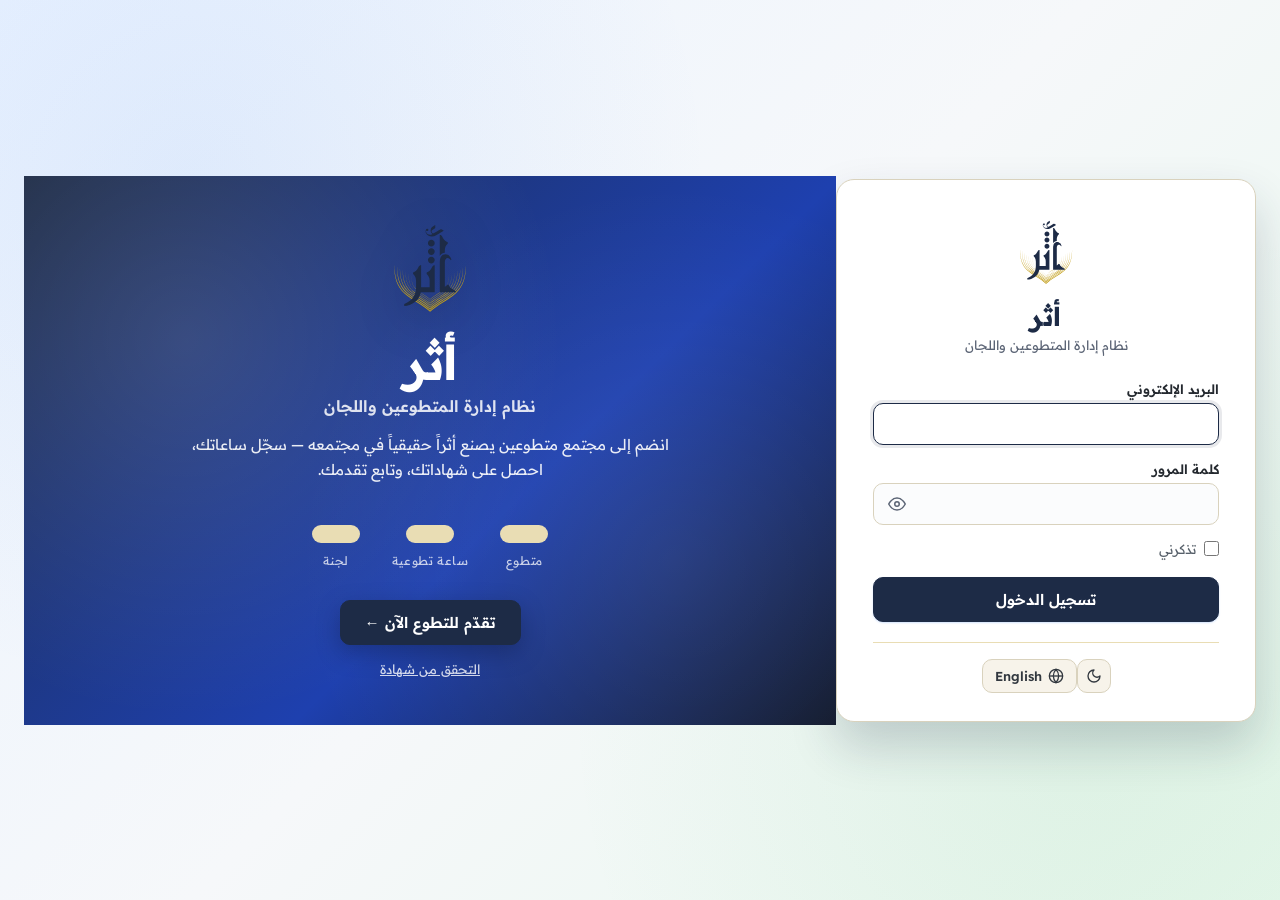
==== index.html @ 42c64cd4 "Apply Athar Academy brand identity: tokens, fonts, logo" ====
<!DOCTYPE html>
<html lang="ar" dir="rtl">

<head>
  <meta charset="UTF-8">
  <meta name="viewport" content="width=device-width, initial-scale=1.0">
  <title>أثر | نظام إدارة المتطوعين واللجان - Athar Management System</title>
  <meta name="description"
    content="نظام مركزي لإدارة المتطوعين، اللجان، الاجتماعات، التقييمات، الساعات التطوعية، والشهادات التقديرية ثنائي اللغة">
  <link rel="icon" type="image/svg+xml" href="assets/logo.svg">

  <!-- Apply saved theme before first paint (prevents flash) -->
  <script>
    (function () {
      try {
        var saved = localStorage.getItem("athar_theme");
        var theme = saved === "dark" || saved === "light"
          ? saved
          : (window.matchMedia && window.matchMedia("(prefers-color-scheme: dark)").matches ? "dark" : "light");
        document.documentElement.setAttribute("data-theme", theme);
      } catch (e) {
        document.documentElement.setAttribute("data-theme", "light");
      }
    })();
  </script>

  <link rel="preconnect" href="https://fonts.googleapis.com">
  <link rel="preconnect" href="https://fonts.gstatic.com" crossorigin>
  <link
    href="https://fonts.googleapis.com/css2?family=Alexandria:wght@400;500;600;700;800&family=Cairo:wght@400;500;600;700;800&family=Inter:wght@400;500;600;700;800&family=Marcellus&family=Readex+Pro:wght@400;500;600;700&display=swap"
    rel="stylesheet">

  <link rel="stylesheet" href="css/style.css">
  <link rel="stylesheet" href="css/rtl.css">
</head>

<body class="is-logged-out">
  <!-- Login Screen -->
  <div id="login-screen" class="login-screen" style="display:none;">
    <div class="login-card">
      <div class="login-header">
        <img src="assets/logo.svg" alt="Athar Logo" class="login-logo">
        <h1 class="login-title" id="login-title">أثر</h1>
        <p class="login-subtitle" id="login-subtitle">نظام إدارة المتطوعين واللجان</p>
      </div>

      <form id="login-form" class="login-form" autocomplete="on">
        <div class="login-field">
          <label for="login-email" id="login-email-label">البريد الإلكتروني</label>
          <input type="email" id="login-email" required autocomplete="username" dir="ltr">
        </div>

        <div class="login-field">
          <label for="login-password" id="login-password-label">كلمة المرور</label>
          <div class="password-wrapper">
            <input type="password" id="login-password" required autocomplete="current-password" dir="ltr">
            <button type="button" class="password-toggle" id="password-toggle"
              aria-label="Show password" aria-pressed="false">
              <svg width="18" height="18" viewBox="0 0 24 24" fill="none" stroke="currentColor" stroke-width="2" stroke-linecap="round" stroke-linejoin="round" aria-hidden="true"><path d="M1 12s4-8 11-8 11 8 11 8-4 8-11 8-11-8-11-8z"/><circle cx="12" cy="12" r="3"/></svg>
            </button>
          </div>
        </div>

        <div class="login-row">
          <label class="login-remember">
            <input type="checkbox" id="login-remember">
            <span id="login-remember-label">تذكرني</span>
          </label>
        </div>

        <div id="login-error" class="login-error" style="display:none;"></div>

        <button type="submit" class="btn btn-primary btn-lg login-submit" id="login-submit-btn">
          تسجيل الدخول
        </button>
      </form>

      <div class="login-footer">
        <button type="button" id="login-theme-toggle" class="lang-toggle-btn theme-toggle-btn"
          title="تبديل المظهر / Toggle Theme" aria-label="Toggle theme">
          <svg class="theme-icon theme-icon-moon" width="16" height="16" viewBox="0 0 24 24" fill="none"
            stroke="currentColor" stroke-width="2" stroke-linecap="round" stroke-linejoin="round">
            <path d="M12 3a6 6 0 0 0 9 9 9 9 0 1 1-9-9Z"></path>
          </svg>
          <svg class="theme-icon theme-icon-sun" width="16" height="16" viewBox="0 0 24 24" fill="none"
            stroke="currentColor" stroke-width="2" stroke-linecap="round" stroke-linejoin="round">
            <circle cx="12" cy="12" r="4"></circle>
            <path d="M12 2v2M12 20v2M4.93 4.93l1.41 1.41M17.66 17.66l1.41 1.41M2 12h2M20 12h2M6.34 17.66l-1.41 1.41M19.07 4.93l-1.41 1.41"></path>
          </svg>
        </button>
        <button type="button" id="login-lang-toggle" class="lang-toggle-btn">
          <svg width="16" height="16" viewBox="0 0 24 24" fill="none" stroke="currentColor" stroke-width="2">
            <circle cx="12" cy="12" r="10"></circle>
            <line x1="2" y1="12" x2="22" y2="12"></line>
            <path d="M12 2a15.3 15.3 0 0 1 4 10 15.3 15.3 0 0 1-4 10 15.3 15.3 0 0 1-4-10 15.3 15.3 0 0 1 4-10z"></path>
          </svg>
          <span id="login-lang-text">English</span>
        </button>
      </div>
    </div>
    <div class="login-hero">
      <div class="login-hero-inner">
        <img src="assets/logo.svg" alt="Athar Logo" class="login-hero-logo">
        <h1 class="login-hero-title">أثر</h1>
        <p class="login-hero-tagline">نظام إدارة المتطوعين واللجان</p>
        <p class="login-hero-lead">انضم إلى مجتمع متطوعين يصنع أثراً حقيقياً في مجتمعه — سجّل ساعاتك، احصل على شهاداتك، وتابع تقدمك.</p>
        <div class="login-hero-stats">
          <div class="login-hero-stat"><span class="login-hero-stat-value" data-count="80">0</span><span class="login-hero-stat-label">متطوع</span></div>
          <div class="login-hero-stat"><span class="login-hero-stat-value" data-count="1600">0</span><span class="login-hero-stat-label">ساعة تطوعية</span></div>
          <div class="login-hero-stat"><span class="login-hero-stat-value" data-count="12">0</span><span class="login-hero-stat-label">لجنة</span></div>
        </div>
        <a href="apply.html" class="btn btn-primary btn-lg login-hero-cta">تقدّم للتطوع الآن ←</a>
        <p class="login-hero-verify"><a href="#public-verify">التحقق من شهادة</a></p>
      </div>
    </div>
  </div>

  <div id="app" role="application" aria-label="Athar Management System">
    <!-- Top Bar -->
    <header class="top-bar">
      <div class="top-bar-left">
        <div class="topbar-clock" id="topbar-clock" aria-live="polite">
          <span class="topbar-clock-time" id="topbar-clock-time">--:--</span>
          <span class="topbar-clock-date" id="topbar-clock-date"></span>
        </div>
        <button id="sidebar-toggle-btn" class="sidebar-toggle-btn" title="Toggle Sidebar" aria-label="Toggle Sidebar">
          <svg width="20" height="20" viewBox="0 0 24 24" fill="none" stroke="currentColor" stroke-width="2"
            stroke-linecap="round" stroke-linejoin="round">
            <line x1="3" y1="12" x2="21" y2="12"></line>
            <line x1="3" y1="6" x2="21" y2="6"></line>
            <line x1="3" y1="18" x2="21" y2="18"></line>
          </svg>
        </button>

        <div class="brand-container" id="brand-home-btn">
          <img src="assets/logo.svg" alt="Athar Logo" class="brand-logo">
          <div class="brand-text">
            <span class="brand-name">
              <span id="txt-app-name">أثر</span>
            </span>
            <span class="brand-subname" id="txt-app-subname">نظام إدارة المتطوعين واللجان</span>
          </div>
        </div>
      </div>

      <!-- Global Search -->
      <div class="top-bar-search">
        <div class="search-input-wrapper">
          <span class="search-icon">
            <svg width="16" height="16" viewBox="0 0 24 24" fill="none" stroke="currentColor" stroke-width="2"
              stroke-linecap="round" stroke-linejoin="round">
              <circle cx="11" cy="11" r="8"></circle>
              <line x1="21" y1="21" x2="16.65" y2="16.65"></line>
            </svg>
          </span>
          <input type="text" id="global-search-input" class="search-input"
            placeholder="بحث عن متطوعين، لجان، اجتماعات..." autocomplete="off">
          <span class="search-kbd">Ctrl+K</span>
          <div class="search-results" id="global-search-results" hidden></div>
        </div>
      </div>

      <!-- Top Bar Actions -->
      <div class="top-bar-right">
        <!-- Mobile search (visible on small screens only) -->
        <button id="mobile-search-btn" class="lang-toggle-btn mobile-search-btn" title="بحث / Search"
          aria-label="Search">
          <svg width="16" height="16" viewBox="0 0 24 24" fill="none" stroke="currentColor" stroke-width="2"
            stroke-linecap="round" stroke-linejoin="round">
            <circle cx="11" cy="11" r="8"></circle>
            <line x1="21" y1="21" x2="16.65" y2="16.65"></line>
          </svg>
        </button>

        <!-- Notifications bell -->
        <button id="notif-bell-btn" class="lang-toggle-btn notif-bell-btn" title="Notifications" aria-label="Notifications" style="position:relative;">
          <svg width="16" height="16" viewBox="0 0 24 24" fill="none" stroke="currentColor" stroke-width="2" stroke-linecap="round" stroke-linejoin="round">
            <path d="M18 8A6 6 0 0 0 6 8c0 7-3 9-3 9h18s-3-2-3-9"/>
            <path d="M13.73 21a2 2 0 0 1-3.46 0"/>
          </svg>
          <span id="notif-bell-badge" class="notif-bell-badge" style="display:none;">0</span>
        </button>

        <!-- Theme Toggle -->
        <button id="theme-toggle-btn" class="lang-toggle-btn theme-toggle-btn"
          title="تبديل المظهر / Toggle Theme" aria-label="Toggle theme">
          <svg class="theme-icon theme-icon-moon" width="16" height="16" viewBox="0 0 24 24" fill="none"
            stroke="currentColor" stroke-width="2" stroke-linecap="round" stroke-linejoin="round">
            <path d="M12 3a6 6 0 0 0 9 9 9 9 0 1 1-9-9Z"></path>
          </svg>
          <svg class="theme-icon theme-icon-sun" width="16" height="16" viewBox="0 0 24 24" fill="none"
            stroke="currentColor" stroke-width="2" stroke-linecap="round" stroke-linejoin="round">
            <circle cx="12" cy="12" r="4"></circle>
            <path d="M12 2v2M12 20v2M4.93 4.93l1.41 1.41M17.66 17.66l1.41 1.41M2 12h2M20 12h2M6.34 17.66l-1.41 1.41M19.07 4.93l-1.41 1.41"></path>
          </svg>
        </button>

        <!-- Bilingual Toggle -->
        <button id="lang-toggle-btn" class="lang-toggle-btn" title="تبديل اللغة / Toggle Language">
          <svg width="16" height="16" viewBox="0 0 24 24" fill="none" stroke="currentColor" stroke-width="2">
            <circle cx="12" cy="12" r="10"></circle>
            <line x1="2" y1="12" x2="22" y2="12"></line>
            <path d="M12 2a15.3 15.3 0 0 1 4 10 15.3 15.3 0 0 1-4 10 15.3 15.3 0 0 1-4-10 15.3 15.3 0 0 1 4-10z"></path>
          </svg>
          <span id="lang-toggle-text">English</span>
        </button>

<!-- Quick Add -->
        <div class="quick-add-wrap" id="quick-add-wrap" style="position:relative;">
          <button id="quick-add-btn" class="lang-toggle-btn" title="Quick add / إضافة سريعة" aria-label="Quick add" style="display:flex; align-items:center; justify-content:center;">
            <svg width="18" height="18" viewBox="0 0 24 24" fill="none" stroke="currentColor" stroke-width="2.5" stroke-linecap="round" stroke-linejoin="round">
              <line x1="12" y1="5" x2="12" y2="19"></line>
              <line x1="5" y1="12" x2="19" y2="12"></line>
            </svg>
          </button>
          <div id="quick-add-menu" class="quick-add-menu" hidden></div>
        </div>

        <!-- User Menu -->
        <div class="user-menu-btn" id="user-profile-btn">
          <div class="user-avatar" id="user-avatar-badge">M</div>
          <span class="user-name-text" id="user-display-name">محمد (Super Admin)</span>
          <svg width="14" height="14" viewBox="0 0 24 24" fill="none" stroke="currentColor" stroke-width="2">
            <polyline points="6 9 12 15 18 9"></polyline>
          </svg>
        </div>
      </div>
    </header>

    <!-- Mobile global search panel (≤620px) -->
    <div id="mobile-search-panel" class="mobile-search-panel" hidden>
      <input type="text" id="mobile-search-input" class="search-input"
        placeholder="بحث عن متطوعين، لجان، اجتماعات..." autocomplete="off">
      <div class="search-results" id="mobile-search-results" hidden></div>
    </div>

    <!-- Main Shell -->
    <div class="main-layout">
      <aside class="sidebar" id="app-sidebar" role="navigation" aria-label="Main navigation">
        <nav class="sidebar-nav" id="sidebar-nav-container">
          <!-- Dynamically populated -->
        </nav>
        <div class="sidebar-footer">
          <div class="org-name-text" style="font-size:11px; color:var(--neutral-500); text-align:center;">
            أكاديمية أثر للعمل المجتمعي &bull; 2026
          </div>
        </div>
      </aside>

      <div class="sidebar-overlay" id="sidebar-overlay" aria-hidden="true"></div>

      <main class="content-area" id="main-content" role="main" aria-live="polite">
        <!-- Injected dynamically by app.js router -->
      </main>
    </div>

    <!-- Modals & Slide-over Containers -->
    <div id="modal-container"></div>
    <div id="slideover-container"></div>
    <div id="toast-container"></div>
    <button id="scroll-top-btn" class="scroll-top-btn" aria-label="Scroll to top" title="Top">
      <svg width="20" height="20" viewBox="0 0 24 24" fill="none" stroke="currentColor" stroke-width="2.5" stroke-linecap="round" stroke-linejoin="round"><polyline points="18 15 12 9 6 15"></polyline></svg>
    </button>
  </div>

  <!-- Application Logic & Utilities -->
  <script src="js/translations.js"></script>
  <script src="js/api.js"></script>
  <script src="js/store.js"></script>
  <script src="js/utils/qr.js"></script>
  <script src="js/utils/diff.js"></script>
  <script src="js/utils/export.js"></script>
  <script src="js/auth.js"></script>
  <script src="js/icons.js"></script>
  <script src="js/core.js"></script>
  <script src="js/modals.js"></script>
  <script src="js/search.js"></script>
  <script src="js/spotlight.js"></script>
  <script src="js/views/portal.js"></script>
  <script src="js/views/attendance-scan.js"></script>
  <script src="js/views/attendance-qr.js"></script>

  <!-- Views -->
  <script src="js/views/index.js"></script>
  <script src="js/views/dashboard.js"></script>
  <script src="js/views/volunteers.js"></script>
  <script src="js/views/committees.js"></script>
  <script src="js/views/meetings.js"></script>
  <script src="js/views/evaluations.js"></script>
  <script src="js/views/hours.js"></script>
  <script src="js/views/certificates.js"></script>
  <script src="js/views/reports.js"></script>
  <script src="js/views/whatsapp.js"></script>
  <script src="js/views/users.js"></script>
  <script src="js/views/audit.js"></script>
  <script src="js/views/settings.js"></script>

  <script src="js/app.js"></script>
  <script src="js/criteria-modal.js"></script>
  <script>
    (function () {
      var loginScreen = document.getElementById('login-screen');
      var values = loginScreen ? Array.prototype.slice.call(document.querySelectorAll('.login-hero-stat-value')) : [];

      function showSkeletons() {
        values.forEach(function (el) {
          el.textContent = '';
          el.innerHTML = '<span class="stat-skeleton" aria-hidden="true"></span>';
        });
      }

      function renderStats(data) {
        if (!values.length) return;
        var d = data || {};
        var keys = ["volunteers", "hoursApproved", "committees"];
        values.forEach(function (el, i) {
          var target = d[keys[i]] != null ? Number(d[keys[i]]) : (parseInt(el.getAttribute('data-count') || '0', 10) || 0);
          if (!target) { showSkeletons(); return; }
          var start = 0;
          var duration = 1400;
          var startTime = null;
          function step(ts) {
            if (!startTime) startTime = ts;
            var p = Math.min((ts - startTime) / duration, 1);
            var eased = 1 - Math.pow(1 - p, 3);
            el.textContent = Math.floor(start + (target - start) * eased).toLocaleString();
            if (p < 1) requestAnimationFrame(step);
            else el.textContent = target.toLocaleString();
          }
          requestAnimationFrame(step);
        });
      }

      function loadStats() {
        if (loginScreen && loginScreen.style.display !== 'none') {
          showSkeletons();
          var api = window.AtharAPI;
          if (api && api.public && typeof api.public.stats === 'function') {
            api.public.stats()
              .then(function (d) { if (loginScreen && loginScreen.style.display !== 'none') renderStats(d); })
              .catch(function () { if (loginScreen && loginScreen.style.display !== 'none') showSkeletons(); });
          }
        }
      }

      // Run when login screen becomes visible
      if (loginScreen) {
        var obs = new MutationObserver(function () {
          if (loginScreen.style.display !== 'none') loadStats();
        });
        obs.observe(loginScreen, { attributes: true, attributeFilter: ['style'] });
      }
      // Also try on load
      window.addEventListener('load', function () {
        if (loginScreen && loginScreen.style.display !== 'none') loadStats();
      });
    })();
  </script>
  <!-- Floating Action Button (speed-dial) -->
  <div id="fab-wrap" class="fab-wrap" style="display:none;">
    <div class="fab-menu" id="fab-menu" hidden>
      <button type="button" class="fab-item" data-action="volunteer"><span class="fab-item-icon"><svg width="14" height="14" viewBox="0 0 24 24" fill="none" stroke="currentColor" stroke-width="2.5" stroke-linecap="round" stroke-linejoin="round"><path d="M16 21v-2a4 4 0 0 0-4-4H6a4 4 0 0 0-4 4v2"/><circle cx="9" cy="7" r="4"/><line x1="19" y1="8" x2="19" y2="14"/><line x1="22" y1="11" x2="16" y2="11"/></svg></span><span class="fab-item-label">إضافة متطوع</span></button>
      <button type="button" class="fab-item" data-action="hours"><span class="fab-item-icon"><svg width="14" height="14" viewBox="0 0 24 24" fill="none" stroke="currentColor" stroke-width="2.5" stroke-linecap="round" stroke-linejoin="round"><circle cx="12" cy="12" r="10"/><polyline points="12 6 12 12 16 14"/></svg></span><span class="fab-item-label">اقتراح ساعات</span></button>
      <button type="button" class="fab-item" data-action="meeting"><span class="fab-item-icon"><svg width="14" height="14" viewBox="0 0 24 24" fill="none" stroke="currentColor" stroke-width="2.5" stroke-linecap="round" stroke-linejoin="round"><rect x="3" y="4" width="18" height="18" rx="2" ry="2"/><line x1="16" y1="2" x2="16" y2="6"/><line x1="8" y1="2" x2="8" y2="6"/><line x1="3" y1="10" x2="21" y2="10"/></svg></span><span class="fab-item-label">اجتماع جديد</span></button>
      <button type="button" class="fab-item" data-action="evaluation"><span class="fab-item-icon"><svg width="14" height="14" viewBox="0 0 24 24" fill="none" stroke="currentColor" stroke-width="2.5" stroke-linecap="round" stroke-linejoin="round"><polygon points="12 2 15.09 8.26 22 9.27 17 14.14 18.18 21.02 12 17.77 5.82 21.02 7 14.14 2 9.27 8.91 8.26 12 2"/></svg></span><span class="fab-item-label">تقييم جديد</span></button>
    </div>
    <button type="button" class="fab-main" id="fab-main" aria-label="Quick actions" aria-expanded="false">
      <svg class="fab-icon-plus" width="24" height="24" viewBox="0 0 24 24" fill="none" stroke="currentColor" stroke-width="2.5" stroke-linecap="round"><line x1="12" y1="5" x2="12" y2="19"/><line x1="5" y1="12" x2="19" y2="12"/></svg>
    </button>
  </div>
  <!-- Notifications slide-over -->
  <div id="notif-panel" class="notif-panel" hidden>
    <div class="notif-panel-header">
      <span class="notif-panel-title">Notifications</span>
      <button type="button" class="btn-icon" id="notif-panel-close">&times;</button>
    </div>
    <div class="notif-panel-body" id="notif-panel-body"></div>
  </div>
  <script>
    (function () {
      const wrap = document.getElementById('fab-wrap');
      const main = document.getElementById('fab-main');
      const menu = document.getElementById('fab-menu');
      if (!wrap || !main || !menu) return;
      function showFab() {
        const authed = window.AtharAuth && window.AtharAuth.getCurrentUser && window.AtharAuth.getCurrentUser();
        wrap.style.display = authed ? 'flex' : 'none';
      }
      main.addEventListener('click', function () {
        const open = menu.hidden;
        menu.hidden = !open;
        main.classList.toggle('is-open', open);
        main.setAttribute('aria-expanded', open ? 'true' : 'false');
      });
      document.addEventListener('click', function (e) {
        if (!wrap.contains(e.target)) { menu.hidden = true; main.classList.remove('is-open'); main.setAttribute('aria-expanded', 'false'); }
      });
      menu.addEventListener('click', function (e) {
        const btn = e.target.closest('.fab-item');
        if (!btn) return;
        const action = btn.getAttribute('data-action');
        menu.hidden = true; main.classList.remove('is-open'); main.setAttribute('aria-expanded', 'false');
        if (action === 'volunteer' && window.AtharModals && window.AtharModals.openAddVolunteerModal) window.AtharModals.openAddVolunteerModal();
        else if (action === 'hours' && window.AtharModals && window.AtharModals.openLogHoursSlideover) window.AtharModals.openLogHoursSlideover();
        else if (action === 'meeting' && window.AtharApp && window.AtharApp.navigateTo) window.AtharApp.navigateTo('new-meeting');
        else if (action === 'evaluation' && window.AtharApp && window.AtharApp.navigateTo) window.AtharApp.navigateTo('new-evaluation');
      });
      // Show after auth
      setTimeout(showFab, 1200);
      window.addEventListener('hashchange', function () { setTimeout(showFab, 200); });
    })();
  </script>
  <script>
    (function () {
      const bell = document.getElementById('notif-bell-btn');
      const badge = document.getElementById('notif-bell-badge');
      const panel = document.getElementById('notif-panel');
      const body = document.getElementById('notif-panel-body');
      const closeBtn = document.getElementById('notif-panel-close');
      if (!bell || !panel || !body) return;

      function updateBadge() {
        const authed = window.AtharAuth && window.AtharAuth.getCurrentUser && window.AtharAuth.getCurrentUser();
        if (!authed) { badge.style.display = 'none'; return; }
        const state = window.AtharStore && window.AtharStore.getState && window.AtharStore.getState();
        if (!state) return;
        const pending = (state.volunteer_hours || []).filter(function (h) { return h.status === 'pending'; }).length;
        const draftCerts = (state.certificates || []).filter(function (c) { return c.status === 'draft'; }).length;
        const now = new Date();
        const soon = new Date(now.getTime() + 7 * 24 * 60 * 60 * 1000);
        const upcoming = (state.meetings || []).filter(function (m) {
          if (!m.meeting_date) return false;
          const d = new Date(m.meeting_date);
          return d >= now && d <= soon && m.status !== 'cancelled' && m.status !== 'completed';
        }).length;
        const count = pending + draftCerts + upcoming;
        if (count > 0) { badge.textContent = count > 9 ? '9+' : count; badge.style.display = 'flex'; }
        else badge.style.display = 'none';
      }

      function renderPanel() {
        const state = window.AtharStore && window.AtharStore.getState && window.AtharStore.getState();
        if (!state) { body.innerHTML = '<div class="notif-empty">No data</div>'; return; }
        const logs = (state.audit_logs || []).slice(0, 12);
        const pending = (state.volunteer_hours || []).filter(function (h) { return h.status === 'pending'; }).length;
        const draftCerts = (state.certificates || []).filter(function (c) { return c.status === 'draft'; }).length;
        const now = new Date();
        const soon = new Date(now.getTime() + 7 * 24 * 60 * 60 * 1000);
        const upcoming = (state.meetings || []).filter(function (m) {
          if (!m.meeting_date) return false;
          const d = new Date(m.meeting_date);
          return d >= now && d <= soon && m.status !== 'cancelled' && m.status !== 'completed';
        }).slice(0, 5);
        let html = '';
        if (upcoming.length) {
          html += '<div class="notif-section">Upcoming events</div>';
          upcoming.forEach(function (m) {
            const title = (App.currentLang === 'ar') ? (m.title_ar || m.title_en) : (m.title_en || m.title_ar);
            html += `<div class="notif-item notif-item-info"><div class="notif-item-title">${escapeHtml(title)}</div><div class="notif-item-sub">${escapeHtml(m.meeting_date || '')} ${m.start_time ? '• ' + escapeHtml(m.start_time) : ''}</div></div>`;
          });
        }
        if (pending > 0) html += `<div class="notif-item notif-item-warn"><div class="notif-item-title">${pending} pending hour suggestion${pending > 1 ? 's' : ''}</div><div class="notif-item-sub">Awaiting admin approval</div></div>`;
        if (draftCerts > 0) html += `<div class="notif-item notif-item-info"><div class="notif-item-title">${draftCerts} draft certificate${draftCerts > 1 ? 's' : ''}</div><div class="notif-item-sub">Ready to issue</div></div>`;
        if (logs.length) {
          html += '<div class="notif-section">Recent activity</div>';
          logs.forEach(function (l) {
            html += `<div class="notif-item"><div class="notif-item-title">${escapeHtml(l.details || l.action || 'Action')}</div><div class="notif-item-sub">${escapeHtml(l.user_name || 'System')} &bull; ${escapeHtml(l.created_at || '')}</div></div>`;
          });
        }
        if (!html) html = '<div class="notif-empty">All caught up — nothing to report.</div>';
        body.innerHTML = html;
      }

      bell.addEventListener('click', function () {
        const willOpen = panel.hidden;
        panel.hidden = !willOpen;
        if (willOpen) renderPanel();
      });
      if (closeBtn) closeBtn.addEventListener('click', function () { panel.hidden = true; });
      document.addEventListener('click', function (e) {
        if (!panel.hidden && !panel.contains(e.target) && !bell.contains(e.target)) panel.hidden = true;
      });
      document.addEventListener('keydown', function (e) {
        if (e.key === 'Escape' && !panel.hidden) panel.hidden = true;
      });

      // Update badge periodically
      function tick() { updateBadge(); }
      setTimeout(tick, 1500);
      setInterval(tick, 30000);
      window.addEventListener('hashchange', function () { setTimeout(tick, 300); });
    })();
  </script>
  <script>
    (function () {
      const timeEl = document.getElementById('topbar-clock-time');
      const dateEl = document.getElementById('topbar-clock-date');
      if (!timeEl) return;
      function pad(n) { return n < 10 ? '0' + n : '' + n; }
      function tick() {
        const d = new Date();
        timeEl.textContent = pad(d.getHours()) + ':' + pad(d.getMinutes());
        if (dateEl) dateEl.textContent = d.toLocaleDateString(document.documentElement.lang === 'ar' ? 'ar-SA' : 'en-US', { weekday: 'short', day: 'numeric', month: 'short' });
      }
      tick();
      setInterval(tick, 1000);
    })();
  </script>
</body>

</html>
---- css/style.css ----
/* ==========================================================================
   Athar (أثر) - Volunteer & Committees Management System
   Design Tokens & Modern Styling Framework
   ========================================================================== */

:root {
  /* Brand palette — Athar Academy */
  --primary: #1D2B46;
  --primary-hover: #2D5490;
  --primary-active: #14233F;
  --primary-light: #E9DDB4;
  --primary-subtle: rgba(29, 43, 70, 0.10);
  --primary-border: #2D5490;

  --accent: #C29E1A;
  --accent-hover: #7E640A;
  --accent-light: #F7F3EA;
  --accent-subtle: rgba(194, 158, 26, 0.12);

  --event-color: #8A3FFC;
  --event-bg: #F1E8FF;

  --success: #2DA44E;
  --success-hover: #238636;
  --success-light: #E8F8ED;
  --success-subtle: rgba(45, 164, 78, 0.12);
  --success-border: #87D79C;
  --success-strong: #065F46;

  --warning: #C29E1A;
  --warning-hover: #7E640A;
  --warning-light: #F7F3EA;
  --warning-subtle: rgba(194, 158, 26, 0.12);
  --warning-border: #E9DDB4;
  --warning-strong: #7E640A;

  --danger: #CF222E;
  --danger-hover: #A41923;
  --danger-light: #FFEBE9;
  --danger-subtle: rgba(207, 34, 46, 0.12);
  --danger-border: #FF8E8A;

  --info: #2D5490;
  --info-light: #E9DDB4;

  --neutral-900: #1D2B46;
  --neutral-800: #24292F;
  --neutral-700: #32383F;
  --neutral-600: #57606A;
  --neutral-500: #5B6475;
  --neutral-400: #8C959F;
  --neutral-300: #D9D2BD;
  --neutral-200: #E9DDB4;
  --neutral-100: #F7F3EA;
  --neutral-50: #FBFCFD;
  --white: #FFFFFF;
  --surface: #FFFFFF;
  --app-bg: #F7F3EA;

  --shadow-xs: 0 1px 2px rgba(29, 43, 70, 0.06);
  --shadow-sm: 0 1px 3px rgba(29, 43, 70, 0.08), 0 1px 2px rgba(29, 43, 70, 0.05);
  --shadow-md: 0 4px 16px rgba(29, 43, 70, 0.10), 0 2px 4px rgba(29, 43, 70, 0.05);
  --shadow-lg: 0 12px 32px rgba(29, 43, 70, 0.14), 0 4px 8px rgba(29, 43, 70, 0.08);
  --shadow-xl: 0 24px 48px rgba(29, 43, 70, 0.20);

  --font-en: "Alexandria", "Inter", -apple-system, BlinkMacSystemFont, "Segoe UI", Roboto, sans-serif;
  --font-ar: "Readex Pro", "Cairo", "IBM Plex Sans Arabic", "Tajawal", -apple-system, sans-serif;
  --font-display: "Marcellus", "Alexandria", serif;
  --font-mono: ui-monospace, SFMono-Regular, "SF Mono", Menlo, Consolas, monospace;

  --radius-sm: 8px;
  --radius-md: 10px;
  --radius-lg: 14px;
  --radius-xl: 18px;
  --radius-full: 9999px;

  --topbar-height: 64px;
  --sidebar-width: 260px;
  --sidebar-collapsed-width: 72px;
  --transition-speed: 0.2s;
  --transition-ease: cubic-bezier(0.16, 1, 0.3, 1);
  --ease-entrance: cubic-bezier(0.16, 1, 0.3, 1);
  --ease-exit: cubic-bezier(0.4, 0, 1, 1);
  --ease-spring: cubic-bezier(0.34, 1.56, 0.64, 1);
}

/* ==========================================================================
   Dark Theme — token overrides (toggle sets data-theme="dark" on <html>)
   ========================================================================== */
[data-theme="dark"] {
  color-scheme: dark;

  --primary: #E9DDB4;
  --primary-hover: #F7F3EA;
  --primary-active: #FFFFFF;
  --primary-light: #2D5490;
  --primary-subtle: rgba(233, 221, 180, 0.18);
  --primary-border: #5B6475;

  --accent: #C29E1A;
  --accent-hover: #E9DDB4;
  --accent-light: #14233F;
  --accent-subtle: rgba(194, 158, 26, 0.16);

  --event-color: #B388FF;
  --event-bg: #2A1F45;

  --success: #3FB950;
  --success-hover: #56D364;
  --success-light: #0E2A1A;
  --success-subtle: rgba(63, 185, 80, 0.16);
  --success-border: #2EA043;
  --success-strong: #3FB950;

  --warning: #E3B341;
  --warning-hover: #F0C75E;
  --warning-light: #2B2413;
  --warning-subtle: rgba(227, 179, 65, 0.16);
  --warning-border: #9E6A03;
  --warning-strong: #E3B341;

  --danger: #F85149;
  --danger-hover: #FF7B72;
  --danger-light: #33181B;
  --danger-subtle: rgba(248, 81, 73, 0.16);
  --danger-border: #B62324;

  --info: #58A6FF;
  --info-light: #0C2D48;

  --neutral-900: #F7F3EA;
  --neutral-800: #E9DDB4;
  --neutral-700: #D9D2BD;
  --neutral-600: #B1BAC4;
  --neutral-500: #8B949E;
  --neutral-400: #6E7681;
  --neutral-300: #30363D;
  --neutral-200: #2D5490;
  --neutral-100: #21262D;
  --neutral-50: #1C2128;
  --white: #FFFFFF;
  --surface: #161B22;
  --app-bg: #0D1117;

  --shadow-xs: 0 1px 2px rgba(1, 4, 9, 0.35);
  --shadow-sm: 0 1px 3px rgba(1, 4, 9, 0.45), 0 1px 2px rgba(1, 4, 9, 0.35);
  --shadow-md: 0 4px 12px rgba(1, 4, 9, 0.5), 0 1px 3px rgba(1, 4, 9, 0.35);
  --shadow-lg: 0 10px 24px rgba(1, 4, 9, 0.6), 0 3px 6px rgba(1, 4, 9, 0.4);
  --shadow-xl: 0 20px 40px rgba(1, 4, 9, 0.7);
}

/* Base Styles */
*,
*::before,
*::after {
  box-sizing: border-box;
  margin: 0;
  padding: 0;
}

html,
body {
  height: 100%;
  width: 100%;
  overflow-x: hidden;
  font-family: var(--font-en);
  font-size: 14px;
  color: var(--neutral-900);
  background-color: var(--app-bg);
  -webkit-font-smoothing: antialiased;
  -moz-osx-font-smoothing: grayscale;
}

[dir="rtl"] {
  font-family: var(--font-ar);
}

a {
  color: var(--primary);
  text-decoration: none;
  transition: color var(--transition-speed);
}

a:hover {
  text-decoration: underline;
}

button {
  font-family: inherit;
  cursor: pointer;
  border: none;
  background: none;
}

input,
select,
textarea {
  font-family: inherit;
  font-size: 14px;
}

/* App Shell */
#app {
  display: flex;
  flex-direction: column;
  min-height: 100vh;
  position: relative;
}

/* Top Bar */
.top-bar {
  height: var(--topbar-height);
  background-color: var(--surface);
  border-bottom: 1px solid var(--neutral-300);
  display: flex;
  align-items: center;
  justify-content: space-between;
  padding: 0 24px;
  position: fixed;
  top: 0;
  left: 0;
  right: 0;
  z-index: 100;
  box-shadow: var(--shadow-xs);
}

.top-bar-left {
  display: flex;
  align-items: center;
  gap: 16px;
}

.brand-container {
  display: flex;
  align-items: center;
  gap: 12px;
  cursor: pointer;
  user-select: none;
}

.brand-logo {
  width: 38px;
  height: 38px;
  object-fit: contain;
}

.brand-text {
  display: flex;
  flex-direction: column;
}

.brand-name {
  font-size: 18px;
  font-weight: 700;
  color: var(--neutral-900);
  display: flex;
  align-items: center;
  gap: 6px;
}


.brand-subname {
  font-size: 11px;
  color: var(--neutral-500);
}

.sidebar-toggle-btn {
  display: flex;
  align-items: center;
  justify-content: center;
  width: 36px;
  height: 36px;
  border-radius: var(--radius-md);
  color: var(--neutral-600);
  background: var(--neutral-100);
  border: 1px solid var(--neutral-300);
  transition: all var(--transition-speed) var(--ease-spring);
}

.sidebar-toggle-btn:hover {
  background: var(--neutral-200);
  color: var(--neutral-900);
}

.top-bar-search {
  flex: 1;
  max-width: 440px;
  margin: 0 24px;
  position: relative;
}

.search-input-wrapper {
  position: relative;
  display: flex;
  align-items: center;
}

.search-icon {
  position: absolute;
  left: 12px;
  color: var(--neutral-400);
  pointer-events: none;
}

.search-input {
  width: 100%;
  padding: 8px 12px 8px 36px;
  background: var(--neutral-100);
  border: 1px solid var(--neutral-300);
  border-radius: var(--radius-md);
  font-size: 13px;
  color: var(--neutral-900);
  transition: all var(--transition-speed) var(--ease-spring);
}

.search-input:focus {
  outline: none;
  background: var(--surface);
  border-color: var(--primary);
  box-shadow: 0 0 0 3px var(--primary-subtle);
}

.search-kbd {
  position: absolute;
  right: 10px;
  font-size: 10px;
  color: var(--neutral-500);
  background: var(--surface);
  padding: 2px 6px;
  border-radius: 4px;
  border: 1px solid var(--neutral-300);
}

.top-bar-right {
  display: flex;
  align-items: center;
  gap: 12px;
}


.lang-toggle-btn {
  display: flex;
  align-items: center;
  gap: 6px;
  padding: 7px 12px;
  background: var(--neutral-100);
  border: 1px solid var(--neutral-300);
  border-radius: var(--radius-md);
  font-size: 13px;
  font-weight: 600;
  color: var(--neutral-700);
  transition: all var(--transition-speed) var(--ease-spring);
}

.lang-toggle-btn:hover {
  background: var(--neutral-200);
  color: var(--neutral-900);
}

.user-menu-btn {
  display: flex;
  align-items: center;
  gap: 10px;
  padding: 4px 10px 4px 6px;
  border-radius: var(--radius-full);
  border: 1px solid var(--neutral-300);
  background: var(--surface);
  transition: all var(--transition-speed) var(--ease-spring);
}

.user-menu-btn:hover {
  background: var(--neutral-100);
}

.user-avatar {
  width: 32px;
  height: 32px;
  border-radius: var(--radius-full);
  background: linear-gradient(135deg, var(--primary), var(--success));
  color: var(--white);
  display: flex;
  align-items: center;
  justify-content: center;
  font-weight: 700;
  font-size: 12px;
}

.user-name-text {
  font-weight: 600;
  color: var(--neutral-900);
  font-size: 13px;
  max-width: 140px;
  white-space: nowrap;
  overflow: hidden;
  text-overflow: ellipsis;
}

/* Main Container */
.main-layout {
  display: flex;
  margin-top: var(--topbar-height);
  min-height: calc(100vh - var(--topbar-height));
  position: relative;
}

/* Sidebar */
.sidebar {
  width: var(--sidebar-width);
  background: var(--surface);
  border-right: 1px solid var(--neutral-300);
  display: flex;
  flex-direction: column;
  position: fixed;
  top: var(--topbar-height);
  bottom: 0;
  left: 0;
  z-index: 90;
  transition: width var(--transition-speed) var(--transition-ease);
  overflow-y: auto;
  overflow-x: hidden;
}

.sidebar.collapsed {
  width: var(--sidebar-collapsed-width);
}

.sidebar-nav {
  padding: 16px 12px;
  display: flex;
  flex-direction: column;
  gap: 16px;
}

.nav-group-title {
  font-size: 11px;
  font-weight: 700;
  color: var(--neutral-400);
  text-transform: uppercase;
  letter-spacing: 0.8px;
  padding: 0 12px;
  margin-bottom: 6px;
  white-space: nowrap;
  overflow: hidden;
  text-overflow: ellipsis;
}

.sidebar.collapsed .nav-group-title {
  display: none;
}

.nav-item {
  display: flex;
  align-items: center;
  justify-content: space-between;
  padding: 9px 12px;
  border-radius: var(--radius-md);
  color: var(--neutral-600);
  font-size: 13px;
  font-weight: 500;
  cursor: pointer;
  transition: all var(--transition-speed) var(--ease-spring);
  position: relative;
  text-decoration: none;
}

.nav-item:hover {
  background: var(--neutral-100);
  color: var(--neutral-900);
  text-decoration: none;
}

.nav-item.active {
  background: var(--primary-light);
  color: var(--primary);
  font-weight: 600;
}

.nav-item-content {
  display: flex;
  align-items: center;
  gap: 12px;
  overflow: hidden;
}

.nav-icon {
  font-size: 17px;
  width: 22px;
  display: inline-flex;
  align-items: center;
  justify-content: center;
  flex-shrink: 0;
}

.nav-label {
  white-space: nowrap;
  overflow: hidden;
  text-overflow: ellipsis;
}

.sidebar.collapsed .nav-label {
  display: none;
}

.nav-badge {
  background: var(--warning);
  color: var(--white);
  font-size: 11px;
  font-weight: 700;
  padding: 2px 7px;
  border-radius: var(--radius-full);
}

.sidebar.collapsed .nav-badge {
  position: absolute;
  top: 4px;
  right: 6px;
  padding: 2px 5px;
  font-size: 10px;
}

.sidebar-footer {
  margin-top: auto;
  padding: 12px;
  border-top: 1px solid var(--neutral-200);
  display: flex;
  flex-direction: column;
  gap: 8px;
}


/* Content Area */
.content-area {
  flex: 1;
  min-width: 0;
  margin-left: var(--sidebar-width);
  padding: 28px 36px 60px;
  max-width: 1600px;
  min-height: calc(100vh - var(--topbar-height));
  transition: margin-left var(--transition-speed) var(--transition-ease), margin-right var(--transition-speed) var(--transition-ease);
}

.sidebar.collapsed~.content-area {
  margin-left: var(--sidebar-collapsed-width);
}

/* View Header */
.view-header {
  display: flex;
  align-items: center;
  justify-content: space-between;
  margin-bottom: 24px;
  gap: 16px;
  flex-wrap: wrap;
}

.view-header-left {
  display: flex;
  flex-direction: column;
  gap: 4px;
}

.breadcrumb-trail {
  display: flex;
  align-items: center;
  gap: 6px;
  font-size: 12px;
  color: var(--neutral-500);
  margin-bottom: 2px;
}

.breadcrumb-item {
  color: var(--neutral-500);
  cursor: pointer;
}

.breadcrumb-item:hover {
  color: var(--primary);
  text-decoration: underline;
}

.breadcrumb-separator {
  color: var(--neutral-400);
}

.view-title {
  font-size: 24px;
  font-weight: 700;
  color: var(--neutral-900);
  display: flex;
  align-items: center;
  gap: 10px;
}

.view-subtitle {
  font-size: 13px;
  color: var(--neutral-500);
}

.view-header-actions {
  display: flex;
  align-items: center;
  gap: 10px;
}

/* Buttons */
.btn {
  display: inline-flex;
  align-items: center;
  justify-content: center;
  gap: 8px;
  padding: 8px 16px;
  font-size: 13px;
  font-weight: 600;
  border-radius: var(--radius-md);
  border: 1px solid transparent;
  transition: all var(--transition-speed) var(--ease-spring);
  white-space: nowrap;
  user-select: none;
}

.btn:disabled {
  opacity: 0.55;
  cursor: not-allowed !important;
  box-shadow: none !important;
}

.btn-primary {
  background: var(--primary);
  color: var(--white);
  border-color: var(--primary);
  box-shadow: 0 1px 2px rgba(31, 111, 235, 0.2);
}

.btn-primary:hover:not(:disabled) {
  background: var(--primary-hover);
  border-color: var(--primary-hover);
}

.btn-secondary {
  background: var(--surface);
  color: var(--neutral-700);
  border-color: var(--neutral-300);
}

.btn-secondary:hover:not(:disabled) {
  background: var(--neutral-100);
  color: var(--neutral-900);
  border-color: var(--neutral-400);
}

.btn-success {
  background: var(--success);
  color: var(--white);
  border-color: var(--success);
}

.btn-success:hover:not(:disabled) {
  background: var(--success-hover);
}

.btn-danger {
  background: var(--danger);
  color: var(--white);
  border-color: var(--danger);
}

.btn-danger:hover:not(:disabled) {
  background: var(--danger-hover);
}

.btn-danger-outline {
  background: var(--surface);
  color: var(--danger);
  border-color: var(--danger-border);
}

.btn-danger-outline:hover:not(:disabled) {
  background: var(--danger-light);
}

.btn-whatsapp {
  background: #25D366;
  color: var(--white);
  border-color: #25D366;
}

.btn-whatsapp:hover:not(:disabled) {
  background: #1EBE5D;
}

.btn-sm {
  padding: 5px 10px;
  font-size: 12px;
  border-radius: var(--radius-sm);
}

.btn-lg {
  padding: 12px 24px;
  font-size: 15px;
  border-radius: var(--radius-md);
}

.btn-icon {
  width: 32px;
  height: 32px;
  padding: 0;
  border-radius: var(--radius-md);
  color: var(--neutral-600);
  border: 1px solid var(--neutral-300);
  background: var(--surface);
}

.btn-icon:hover {
  background: var(--neutral-100);
  color: var(--neutral-900);
}

/* Cards & Surface Containers */
.card {
  background: var(--surface);
  border: 1px solid var(--neutral-200);
  border-radius: var(--radius-lg);
  box-shadow: var(--shadow-sm);
  padding: 20px;
  position: relative;
  transition:
    box-shadow var(--transition-speed) var(--ease-entrance),
    transform var(--transition-speed) var(--ease-entrance),
    border-color var(--transition-speed) var(--ease-entrance);
}
.card:hover {
  box-shadow: var(--shadow-md);
  border-color: var(--primary-border);
}

.card-header {
  display: flex;
  align-items: center;
  justify-content: space-between;
  margin-bottom: 16px;
}

.card-title {
  font-size: 16px;
  font-weight: 700;
  color: var(--neutral-900);
  display: flex;
  align-items: center;
  gap: 8px;
}

/* KPI Metrics Grid */
.kpi-grid {
  display: grid;
  grid-template-columns: repeat(4, 1fr);
  gap: 18px;
  margin-bottom: 24px;
}

.kpi-card {
  background: var(--surface);
  border: 1px solid var(--neutral-300);
  border-radius: var(--radius-lg);
  padding: 20px;
  cursor: pointer;
  transition: all var(--transition-speed) var(--ease-spring);
  position: relative;
  overflow: hidden;
  box-shadow: var(--shadow-sm);
}

.kpi-card::before {
  content: "";
  position: absolute;
  top: 0;
  left: 0;
  right: 0;
  height: 4px;
  background: var(--primary);
  opacity: 0;
  transition: opacity var(--transition-speed) var(--ease-spring);
}

.kpi-card:hover {
  transform: translateY(-2px);
  box-shadow: var(--shadow-md);
  border-color: var(--primary-border);
}

.kpi-card:hover::before {
  opacity: 1;
}

.kpi-card.kpi-volunteers::before {
  background: var(--primary);
}

.kpi-card.kpi-committees::before {
  background: #8A3FFC;
}

.kpi-card.kpi-hours::before {
  background: var(--success);
}

.kpi-card.kpi-certs::before {
  background: var(--warning);
}

.kpi-header {
  display: flex;
  align-items: center;
  justify-content: space-between;
  margin-bottom: 12px;
}

.kpi-title {
  font-size: 13px;
  font-weight: 600;
  color: var(--neutral-500);
}

.kpi-icon-badge {
  width: 38px;
  height: 38px;
  border-radius: var(--radius-md);
  display: flex;
  align-items: center;
  justify-content: center;
  font-size: 18px;
}

.kpi-volunteers .kpi-icon-badge {
  background: var(--primary-light);
  color: var(--primary);
}

.kpi-committees .kpi-icon-badge {
  background: #F1E8FF;
  color: #8A3FFC;
}

.kpi-hours .kpi-icon-badge {
  background: var(--success-light);
  color: var(--success);
}

.kpi-certs .kpi-icon-badge {
  background: var(--warning-light);
  color: var(--warning-strong);
}

.kpi-value {
  font-size: 28px;
  font-weight: 800;
  color: var(--neutral-900);
  line-height: 1.1;
  margin-bottom: 6px;
  font-feature-settings: "tnum";
}

.kpi-trend {
  font-size: 12px;
  font-weight: 600;
  color: var(--success);
  display: flex;
  align-items: center;
  gap: 4px;
}

/* Dashboard 2-column Grid */
.dashboard-grid {
  display: grid;
  grid-template-columns: 1fr 1fr;
  gap: 20px;
  margin-bottom: 24px;
}

.dashboard-widget-full {
  grid-column: span 2;
}

@media (max-width: 760px) {
  .dashboard-grid { grid-template-columns: 1fr; }
  .dashboard-widget-full { grid-column: span 1; }
}

/* ---------- Committee leader dashboard ---------- */
.leader-committee-banner {
  display: flex;
  align-items: center;
  gap: 16px;
  padding: 18px 20px;
  margin-bottom: 20px;
  background: var(--surface);
  border: 1px solid var(--neutral-300);
  border-inline-start: 4px solid var(--primary);
  border-radius: var(--radius-lg);
  box-shadow: var(--shadow-sm);
}

.leader-committee-icon {
  width: 46px;
  height: 46px;
  border-radius: var(--radius-md);
  display: flex;
  align-items: center;
  justify-content: center;
  background: var(--primary-light);
  color: var(--primary);
  flex-shrink: 0;
}

.leader-committee-body { flex: 1; min-width: 0; }

.leader-committee-name {
  font-size: 16px;
  font-weight: 800;
  color: var(--neutral-900);
}

.leader-committee-desc {
  font-size: 12.5px;
  color: var(--neutral-500);
  margin-top: 2px;
  overflow: hidden;
  text-overflow: ellipsis;
  white-space: nowrap;
}

.leader-committee-meta {
  display: flex;
  align-items: center;
  gap: 8px;
  flex-wrap: wrap;
  flex-shrink: 0;
}

.leader-member-toolbar {
  display: flex;
  align-items: center;
  gap: 10px;
  flex-wrap: wrap;
  margin-inline-start: auto;
}

.leader-member-search { max-width: 260px; min-width: 180px; }

.leader-member-list { display: flex; flex-direction: column; gap: 8px; }

.leader-member-row {
  display: flex;
  align-items: center;
  gap: 12px;
  padding: 12px 14px;
  background: var(--surface);
  border: 1px solid var(--neutral-300);
  border-radius: var(--radius-md);
  transition: border-color .15s ease, box-shadow .15s ease;
}

.leader-member-row:hover {
  border-color: var(--primary-border);
  box-shadow: var(--shadow-sm);
}

.leader-member-main { flex: 1; min-width: 160px; }

.leader-member-name {
  font-weight: 700;
  font-size: 13.5px;
  color: var(--neutral-900);
}

.leader-member-sub {
  display: flex;
  align-items: center;
  gap: 6px;
  flex-wrap: wrap;
  margin-top: 3px;
  font-size: 11.5px;
  color: var(--neutral-500);
}

.leader-member-metrics {
  display: flex;
  gap: 18px;
  flex-shrink: 0;
}

.leader-member-metric { text-align: center; min-width: 52px; }

.leader-member-metric strong {
  display: block;
  font-size: 14px;
  color: var(--neutral-900);
}

.leader-member-metric span {
  font-size: 10.5px;
  color: var(--neutral-500);
}

.leader-member-actions {
  display: flex;
  gap: 6px;
  flex-shrink: 0;
  flex-wrap: wrap;
}

.leader-member-empty {
  display: none;
  padding: 24px;
  text-align: center;
  color: var(--neutral-500);
  font-size: 13px;
}

.leader-member-empty.is-visible { display: block; }

.leader-pending-row {
  display: flex;
  align-items: center;
  gap: 12px;
  padding: 12px 14px;
  border: 1px solid var(--neutral-300);
  border-radius: var(--radius-md);
  background: var(--surface);
}

.leader-pending-main { flex: 1; min-width: 0; }

.leader-pending-title {
  font-weight: 700;
  font-size: 13px;
  color: var(--neutral-900);
  overflow: hidden;
  text-overflow: ellipsis;
  white-space: nowrap;
}

.leader-pending-sub {
  display: flex;
  align-items: center;
  gap: 6px;
  flex-wrap: wrap;
  font-size: 11.5px;
  color: var(--neutral-500);
  margin-top: 2px;
}

.leader-coverage-value {
  font-size: 34px;
  font-weight: 800;
  color: var(--primary);
  line-height: 1;
}

.leader-progress {
  height: 10px;
  background: var(--neutral-200);
  border-radius: var(--radius-full);
  overflow: hidden;
  margin: 12px 0 8px;
}

.leader-progress-fill {
  height: 100%;
  background: var(--primary);
  border-radius: var(--radius-full);
  transition: width .4s var(--transition-ease);
}

@media (max-width: 900px) {
  .leader-committee-banner { flex-wrap: wrap; }
  .leader-committee-meta { width: 100%; }
  .leader-member-row { flex-wrap: wrap; }
  .leader-member-metrics {
    order: 3;
    width: 100%;
    justify-content: space-around;
    padding-top: 8px;
    border-top: 1px dashed var(--neutral-300);
  }
  .leader-member-actions { order: 2; }
}

@media (max-width: 640px) {
  .leader-member-actions { order: 4; width: 100%; }
  .leader-member-actions .btn { flex: 1; justify-content: center; }
  .leader-member-metrics { order: 3; }
  .leader-member-search { max-width: none; width: 100%; }
  .leader-member-toolbar { width: 100%; margin-inline-start: 0; }
}

/* Status Badges */
.badge {
  display: inline-flex;
  align-items: center;
  gap: 5px;
  padding: 3px 8px;
  font-size: 12px;
  font-weight: 600;
  border-radius: var(--radius-full);
  line-height: 1.2;
}

.badge-dot {
  width: 6px;
  height: 6px;
  border-radius: 50%;
  background: currentColor;
}

.badge-success {
  background: var(--success-light);
  color: var(--success);
  border: 1px solid var(--success-border);
}

.badge-warning {
  background: var(--warning-light);
  color: var(--warning-strong);
  border: 1px solid var(--warning-border);
}

.badge-danger {
  background: var(--danger-light);
  color: var(--danger);
  border: 1px solid var(--danger-border);
}

.badge-primary {
  background: var(--primary-light);
  color: var(--primary);
  border: 1px solid var(--primary-border);
}

.badge-neutral {
  background: var(--neutral-100);
  color: var(--neutral-600);
  border: 1px solid var(--neutral-300);
}

.badge-purple {
  background: #F1E8FF;
  color: #8A3FFC;
  border: 1px solid #D4BBFF;
}

/* Filter Bar */
.filter-bar {
  display: flex;
  align-items: center;
  justify-content: space-between;
  gap: 12px;
  padding: 14px 18px;
  background: var(--surface);
  border: 1px solid var(--neutral-300);
  border-radius: var(--radius-lg);
  margin-bottom: 16px;
  flex-wrap: wrap;
}

.filter-group {
  display: flex;
  align-items: center;
  gap: 10px;
  flex-wrap: wrap;
}

.form-control {
  padding: 8px 12px;
  border: 1px solid var(--neutral-300);
  border-radius: var(--radius-md);
  background: var(--neutral-50);
  color: var(--neutral-900);
  font-size: 13px;
  transition: all var(--transition-speed) var(--ease-spring);
}

.form-control:focus {
  outline: none;
  background: var(--surface);
  border-color: var(--primary);
  box-shadow: 0 0 0 3px var(--primary-subtle);
}

select.form-control {
  padding-right: 28px;
  cursor: pointer;
}

/* Bulk Selection Action Bar */
.bulk-action-bar {
  display: flex;
  align-items: center;
  justify-content: space-between;
  padding: 10px 18px;
  background: var(--primary-light);
  border: 1px solid var(--primary-border);
  border-radius: var(--radius-md);
  margin-bottom: 12px;
  animation: slideDown 0.2s ease-out;
}

@keyframes slideDown {
  from {
    opacity: 0;
    transform: translateY(-8px);
  }

  to {
    opacity: 1;
    transform: translateY(0);
  }
}

.bulk-count {
  font-weight: 600;
  color: var(--primary);
  font-size: 13px;
}

.bulk-buttons {
  display: flex;
  align-items: center;
  gap: 8px;
}

/* Data Tables */
.table-container {
  background: var(--surface);
  border: 1px solid var(--neutral-300);
  border-radius: var(--radius-lg);
  box-shadow: var(--shadow-sm);
  overflow: hidden;
  position: relative;
}

.table-responsive {
  width: 100%;
  overflow-x: auto;
}

.data-table {
  width: 100%;
  border-collapse: collapse;
  text-align: left;
  font-size: 13px;
}

.data-table th {
  background: var(--neutral-50);
  color: var(--neutral-600);
  font-weight: 700;
  font-size: 12px;
  text-transform: uppercase;
  letter-spacing: 0.04em;
  padding: 14px 16px;
  border-bottom: 1px solid var(--neutral-200);
  white-space: nowrap;
  user-select: none;
  position: sticky;
  top: 0;
  z-index: 2;
  backdrop-filter: blur(8px);
  -webkit-backdrop-filter: blur(8px);
  background: color-mix(in srgb, var(--neutral-50) 85%, transparent);
}

.data-table td {
  padding: 14px 16px;
  border-bottom: 1px solid var(--neutral-100);
  color: var(--neutral-800);
  vertical-align: middle;
  font-size: 13px;
}

.data-table tbody tr {
  transition: background var(--transition-speed);
}

.data-table tbody tr:hover {
  background: var(--neutral-50);
}

.data-table tbody tr.row-selected {
  background: var(--primary-light);
}

.data-table th.col-cb,
.data-table td.col-cb {
  width: 40px;
  text-align: center;
  padding: 12px 8px;
}

.row-actions-cell {
  display: flex;
  align-items: center;
  gap: 6px;
  justify-content: flex-end;
}

/* Pagination Bar */
.pagination-bar {
  display: flex;
  align-items: center;
  justify-content: space-between;
  padding: 12px 18px;
  background: var(--neutral-50);
  border-top: 1px solid var(--neutral-300);
  font-size: 13px;
  color: var(--neutral-600);
  flex-wrap: wrap;
  gap: 12px;
}

.pagination-controls {
  display: flex;
  align-items: center;
  gap: 6px;
}

.page-btn {
  padding: 4px 10px;
  border: 1px solid var(--neutral-300);
  border-radius: var(--radius-sm);
  background: var(--surface);
  color: var(--neutral-700);
  font-size: 12px;
  font-weight: 500;
}

.page-btn:hover:not(:disabled) {
  background: var(--neutral-100);
}

.page-btn.active {
  background: var(--primary);
  color: var(--white);
  border-color: var(--primary);
  font-weight: 600;
}

.page-btn:disabled {
  opacity: 0.5;
  cursor: not-allowed;
}

/* Tabs */
.tabs-header {
  display: flex;
  align-items: center;
  border-bottom: 1px solid var(--neutral-300);
  gap: 20px;
  margin-bottom: 20px;
  padding: 0 4px;
}

.tab-btn {
  display: inline-flex;
  align-items: center;
  gap: 8px;
  padding: 10px 4px;
  border-bottom: 2px solid transparent;
  color: var(--neutral-600);
  font-size: 14px;
  font-weight: 500;
  cursor: pointer;
  transition: all var(--transition-speed) var(--ease-spring);
}

.tab-btn:hover {
  color: var(--neutral-900);
}

.tab-btn.active {
  color: var(--primary);
  border-bottom-color: var(--primary);
  font-weight: 600;
}

.tab-badge {
  background: var(--neutral-200);
  color: var(--neutral-700);
  font-size: 11px;
  padding: 1px 6px;
  border-radius: var(--radius-full);
}

.tab-btn.active .tab-badge {
  background: var(--primary-light);
  color: var(--primary);
}

/* Volunteer Profile Header */
.profile-hero {
  background: var(--surface);
  border: 1px solid var(--neutral-300);
  border-radius: var(--radius-lg);
  padding: 24px;
  margin-bottom: 20px;
  display: flex;
  align-items: center;
  justify-content: space-between;
  gap: 20px;
  box-shadow: var(--shadow-sm);
  flex-wrap: wrap;
}

.profile-hero-left {
  display: flex;
  align-items: center;
  gap: 20px;
}

.profile-avatar-lg {
  width: 72px;
  height: 72px;
  border-radius: var(--radius-full);
  background: linear-gradient(135deg, var(--primary), #8A3FFC);
  color: var(--white);
  display: flex;
  align-items: center;
  justify-content: center;
  font-size: 26px;
  font-weight: 700;
  box-shadow: 0 4px 10px rgba(31, 111, 235, 0.25);
}

.profile-hero-info {
  display: flex;
  flex-direction: column;
  gap: 4px;
}

.profile-name-row {
  display: flex;
  align-items: center;
  gap: 10px;
}

.profile-name {
  font-size: 22px;
  font-weight: 700;
  color: var(--neutral-900);
}

.profile-meta-row {
  display: flex;
  align-items: center;
  gap: 16px;
  font-size: 13px;
  color: var(--neutral-600);
  flex-wrap: wrap;
}

.profile-meta-item {
  display: flex;
  align-items: center;
  gap: 6px;
}

.profile-hero-actions {
  display: flex;
  align-items: center;
  gap: 8px;
  flex-wrap: wrap;
}

/* Overview Metric Cards Grid */
.profile-stats-grid {
  display: grid;
  grid-template-columns: repeat(4, 1fr);
  gap: 16px;
  margin-bottom: 20px;
}

.stat-box {
  background: var(--neutral-50);
  border: 1px solid var(--neutral-300);
  border-radius: var(--radius-md);
  padding: 16px;
  display: flex;
  flex-direction: column;
  gap: 4px;
}

.stat-box-label {
  font-size: 12px;
  color: var(--neutral-500);
  font-weight: 600;
}

.stat-box-value {
  font-size: 24px;
  font-weight: 700;
  color: var(--neutral-900);
  font-feature-settings: "tnum";
}

/* Committee Cards Grid */
.committees-grid {
  display: grid;
  grid-template-columns: repeat(auto-fill, minmax(340px, 1fr));
  gap: 20px;
}

.committee-card {
  background: var(--surface);
  border: 1px solid var(--neutral-300);
  border-radius: var(--radius-lg);
  padding: 22px;
  display: flex;
  flex-direction: column;
  justify-content: space-between;
  box-shadow: var(--shadow-sm);
  transition: all var(--transition-speed) var(--ease-spring);
  position: relative;
  overflow: hidden;
}

.committee-card:hover {
  transform: translateY(-2px);
  box-shadow: var(--shadow-md);
  border-color: var(--primary-border);
}

.committee-card-header {
  display: flex;
  justify-content: space-between;
  align-items: flex-start;
  margin-bottom: 12px;
}

.committee-card-title {
  font-size: 17px;
  font-weight: 700;
  color: var(--neutral-900);
  margin-bottom: 4px;
}

.committee-card-desc {
  font-size: 13px;
  color: var(--neutral-600);
  line-height: 1.5;
  margin-bottom: 16px;
}

.committee-stats-row {
  display: flex;
  align-items: center;
  justify-content: space-between;
  padding: 12px;
  background: var(--neutral-100);
  border-radius: var(--radius-md);
  margin-bottom: 16px;
}

.committee-stat-item {
  display: flex;
  flex-direction: column;
}

.committee-stat-val {
  font-size: 16px;
  font-weight: 700;
  color: var(--neutral-900);
}

.committee-stat-lbl {
  font-size: 11px;
  color: var(--neutral-500);
}

/* Star Rating Component */
.star-rating {
  display: inline-flex;
  align-items: center;
  gap: 4px;
  font-size: 20px;
  cursor: pointer;
  user-select: none;
}

.star-rating .star {
  color: #D0D7DE;
  transition: transform 0.15s, color 0.15s;
}

.star-rating .star.filled {
  color: #F59E0B;
}

.star-rating .star:hover {
  transform: scale(1.2);
}

/* Slide-over Drawer & Modals */
.overlay-backdrop {
  position: fixed;
  top: 0;
  left: 0;
  right: 0;
  bottom: 0;
  background: rgba(15, 23, 42, 0.45);
  backdrop-filter: blur(3px);
  z-index: 1000;
  display: flex;
  align-items: center;
  justify-content: center;
  animation: fadeIn 0.15s ease-out;
}

@keyframes fadeIn {
  from {
    opacity: 0;
  }

  to {
    opacity: 1;
  }
}

.slide-over {
  position: fixed;
  top: 0;
  bottom: 0;
  right: 0;
  width: 100%;
  max-width: 580px;
  background: var(--surface);
  box-shadow: var(--shadow-xl);
  z-index: 1010;
  display: flex;
  flex-direction: column;
  animation: slideInRight 0.25s cubic-bezier(0.16, 1, 0.3, 1);
}

@keyframes slideInRight {
  from {
    transform: translateX(100%);
  }

  to {
    transform: translateX(0);
  }
}

[dir="rtl"] .slide-over {
  right: auto;
  left: 0;
  animation: slideInLeft 0.25s cubic-bezier(0.16, 1, 0.3, 1);
}

@keyframes slideInLeft {
  from {
    transform: translateX(-100%);
  }

  to {
    transform: translateX(0);
  }
}

.modal-dialog {
  background: var(--surface);
  border-radius: var(--radius-xl);
  width: 90%;
  max-width: 650px;
  max-height: 90vh;
  box-shadow: var(--shadow-xl);
  display: flex;
  flex-direction: column;
  overflow: hidden;
  animation: popIn 0.2s cubic-bezier(0.16, 1, 0.3, 1);
}

.modal-dialog.modal-lg {
  max-width: 900px;
}

.modal-dialog.modal-xl {
  max-width: 1100px;
}

@keyframes popIn {
  from {
    opacity: 0;
    transform: scale(0.96);
  }

  to {
    opacity: 1;
    transform: scale(1);
  }
}

.drawer-header,
.modal-header {
  padding: 20px 24px;
  border-bottom: 1px solid var(--neutral-300);
  display: flex;
  align-items: center;
  justify-content: space-between;
}

.drawer-title,
.modal-title {
  font-size: 18px;
  font-weight: 700;
  color: var(--neutral-900);
  display: flex;
  align-items: center;
  gap: 8px;
}

.drawer-body,
.modal-body {
  padding: 24px;
  overflow-y: auto;
  flex: 1;
}

.drawer-footer,
.modal-footer {
  padding: 16px 24px;
  border-top: 1px solid var(--neutral-300);
  background: var(--neutral-50);
  display: flex;
  align-items: center;
  justify-content: flex-end;
  gap: 12px;
}

/* Forms */
.form-grid {
  display: grid;
  grid-template-columns: 1fr 1fr;
  gap: 16px;
}

.form-grid-full {
  grid-column: span 2;
}

.form-field {
  display: flex;
  flex-direction: column;
  gap: 6px;
}

.field-label {
  font-size: 13px;
  font-weight: 600;
  color: var(--neutral-800);
  display: flex;
  align-items: center;
  justify-content: space-between;
}

.required-asterisk {
  color: var(--danger);
  margin-left: 2px;
}

.field-hint {
  font-size: 11px;
  color: var(--neutral-500);
}

.field-error {
  font-size: 12px;
  color: var(--danger);
  display: flex;
  align-items: center;
  gap: 4px;
}

/* Skills Tag Input */
.tag-input-container {
  display: flex;
  flex-wrap: wrap;
  align-items: center;
  gap: 6px;
  padding: 6px 10px;
  border: 1px solid var(--neutral-300);
  border-radius: var(--radius-md);
  background: var(--neutral-50);
  min-height: 42px;
  cursor: text;
}

.tag-input-container:focus-within {
  background: var(--surface);
  border-color: var(--primary);
  box-shadow: 0 0 0 3px var(--primary-subtle);
}

.tag-chip {
  display: inline-flex;
  align-items: center;
  gap: 4px;
  padding: 3px 8px;
  background: var(--neutral-200);
  color: var(--neutral-800);
  border-radius: var(--radius-sm);
  font-size: 12px;
  font-weight: 500;
}

.tag-chip-remove {
  cursor: pointer;
  color: var(--neutral-500);
  font-size: 14px;
}

.tag-chip-remove:hover {
  color: var(--danger);
}

.tag-input-field {
  border: none;
  outline: none;
  background: transparent;
  flex: 1;
  min-width: 120px;
  font-size: 13px;
}
.tag-input-field:focus-visible {
  outline: 2px solid var(--primary);
  outline-offset: 2px;
  border-radius: 4px;
}

/* Certificate Preview & Document Staging */
.cert-preview-card {
  background: #FFFDF9;
  border: 12px solid #1F2328;
  outline: 4px solid #C59B27;
  outline-offset: -8px;
  border-radius: 8px;
  padding: 40px;
  box-shadow: var(--shadow-lg);
  position: relative;
  overflow: hidden;
  color: #1F2328;
  width: 100%;
  max-width: 820px;
  box-sizing: border-box;
}

.cert-corner-ornament {
  position: absolute;
  width: 48px;
  height: 48px;
  border: 2px solid #C59B27;
}

.cert-corner-tl {
  top: 12px;
  left: 12px;
  border-right: none;
  border-bottom: none;
}

.cert-corner-tr {
  top: 12px;
  right: 12px;
  border-left: none;
  border-bottom: none;
}

.cert-corner-bl {
  bottom: 12px;
  left: 12px;
  border-right: none;
  border-top: none;
}

.cert-corner-br {
  bottom: 12px;
  right: 12px;
  border-left: none;
  border-top: none;
}

.cert-header {
  text-align: center;
  margin-bottom: 24px;
}

.cert-logo {
  width: 58px;
  height: 58px;
  margin-bottom: 8px;
}

.cert-org-name {
  font-size: 14px;
  font-weight: 700;
  color: #555;
  letter-spacing: 1px;
}

.cert-title {
  font-size: 26px;
  font-weight: 800;
  color: #11428F;
  margin-top: 6px;
  letter-spacing: 0.5px;
}

.cert-body {
  text-align: center;
  font-size: 16px;
  line-height: 1.9;
  margin: 20px 0;
}

.cert-volunteer-name {
  font-size: 26px;
  font-weight: 800;
  color: #C59B27;
  display: block;
  margin: 10px 0;
  border-bottom: 2px solid #E5D5AA;
  display: inline-block;
  padding: 0 20px 4px;
}

.cert-highlight {
  font-weight: 700;
  color: var(--neutral-900);
}

.cert-footer {
  display: flex;
  align-items: flex-end;
  justify-content: space-between;
  margin-top: 36px;
  padding-top: 20px;
  border-top: 1px dashed #D0D7DE;
}

.cert-seal-box {
  display: flex;
  flex-direction: column;
  align-items: center;
  gap: 4px;
}

.cert-seal-badge {
  width: 60px;
  height: 60px;
  border-radius: 50%;
  border: 3px double #C59B27;
  color: #C59B27;
  display: flex;
  align-items: center;
  justify-content: center;
  font-weight: 800;
  font-size: 10px;
  text-align: center;
  line-height: 1.1;
  text-transform: uppercase;
  background: rgba(197, 155, 39, 0.06);
}

.cert-qr-box {
  display: flex;
  flex-direction: column;
  align-items: center;
  gap: 6px;
}

.cert-no-label {
  font-family: var(--font-mono);
  font-size: 11px;
  font-weight: 700;
  color: var(--neutral-600);
}

.cert-sig-box {
  text-align: center;
  min-width: 160px;
}

.cert-signature-line {
  width: 140px;
  border-bottom: 1px solid #333;
  margin: 0 auto 6px;
}

.cert-sig-name {
  font-weight: 700;
  font-size: 13px;
}

.cert-sig-title {
  font-size: 11px;
  color: var(--neutral-600);
}

/* Permissions Matrix UI Grid */
.permission-grid-table th {
  text-align: center;
}

.permission-grid-table td {
  text-align: center;
}

.permission-grid-table td:first-child {
  text-align: left;
  font-weight: 600;
}

[dir="rtl"] .permission-grid-table td:first-child {
  text-align: right;
}

.perm-checkbox {
  width: 18px;
  height: 18px;
  cursor: pointer;
  accent-color: var(--primary);
}

/* Diff Viewer */
.diff-table-wrapper {
  border: 1px solid var(--neutral-300);
  border-radius: var(--radius-md);
  overflow: hidden;
}

.diff-table {
  width: 100%;
  border-collapse: collapse;
  font-size: 12px;
  font-family: var(--font-mono);
}

.diff-table th {
  background: var(--neutral-100);
  padding: 8px 12px;
  border-bottom: 1px solid var(--neutral-300);
  text-align: left;
}

.diff-table td {
  padding: 8px 12px;
  border-bottom: 1px solid var(--neutral-200);
}

.diff-row.diff-modified {
  background: #FFFBEB;
}

.diff-row.diff-added {
  background: #ECFDF5;
}

.diff-row.diff-removed {
  background: #FEF2F2;
}

.diff-val-old {
  color: var(--danger);
}

.diff-val-new {
  color: var(--success);
}

/* Toasts */
#toast-container {
  position: fixed;
  bottom: 24px;
  right: 24px;
  z-index: 2000;
  display: flex;
  flex-direction: column;
  gap: 10px;
  pointer-events: none;
}

[dir="rtl"] #toast-container {
  right: auto;
  left: 24px;
}

.toast {
  min-width: 300px;
  max-width: 440px;
  background: var(--surface);
  border-radius: var(--radius-md);
  padding: 14px 18px;
  box-shadow: var(--shadow-lg);
  border-left: 4px solid var(--primary);
  display: flex;
  align-items: center;
  gap: 12px;
  pointer-events: auto;
  animation: toastIn 0.25s cubic-bezier(0.16, 1, 0.3, 1);
  font-size: 13px;
  font-weight: 500;
}

[dir="rtl"] .toast {
  border-left: none;
  border-right: 4px solid var(--primary);
}

@keyframes toastIn {
  from {
    opacity: 0;
    transform: translateY(16px);
  }

  to {
    opacity: 1;
    transform: translateY(0);
  }
}

.toast.toast-success {
  border-color: var(--success);
}

.toast.toast-error {
  border-color: var(--danger);
}

.toast.toast-warning {
  border-color: var(--warning);
}

/* Empty States */
.empty-state {
  text-align: center;
  padding: 48px 24px;
  display: flex;
  flex-direction: column;
  align-items: center;
  gap: 12px;
}

.empty-state-icon {
  font-size: 42px;
  color: var(--neutral-400);
}

.empty-state-title {
  font-size: 16px;
  font-weight: 700;
  color: var(--neutral-800);
}

.empty-state-desc {
  font-size: 13px;
  color: var(--neutral-500);
  max-width: 380px;
}

/* Skeletons */
.skeleton-row {
  height: 20px;
  background: linear-gradient(90deg, #EEE 25%, #F5F5F5 50%, #EEE 75%);
  background-size: 200% 100%;
  animation: skeletonPulse 1.5s infinite;
  border-radius: 4px;
  margin: 6px 0;
}

@keyframes skeletonPulse {
  0% {
    background-position: 200% 0;
  }

  100% {
    background-position: -200% 0;
  }
}

/* Print View adjustments */
@media print {

  .top-bar,
  .sidebar,
  .filter-bar,
  .pagination-bar,
  .no-print,
  button,
  .btn {
    display: none !important;
  }

  .content-area {
    margin: 0 !important;
    padding: 0 !important;
  }

  .card,
  .table-container {
    box-shadow: none !important;
    border: none !important;
  }
}

/* ==========================================================================
   Login Screen (Task A1)
   ========================================================================== */
.login-screen {
  position: fixed;
  inset: 0;
  z-index: 5000;
  display: flex;
  align-items: center;
  justify-content: center;
  padding: 24px;
  background: linear-gradient(135deg, #EBF3FF 0%, #F6F8FA 50%, #E8F8ED 100%);
  animation: fadeIn 0.25s ease-out;
}

.login-screen::before {
  content: "";
  position: absolute;
  inset: 0;
  background-image:
    radial-gradient(circle at 15% 20%, rgba(31, 111, 235, 0.08) 0%, transparent 40%),
    radial-gradient(circle at 85% 80%, rgba(45, 164, 78, 0.08) 0%, transparent 40%);
  pointer-events: none;
}

.login-card {
  position: relative;
  width: 100%;
  max-width: 440px;
  background: var(--surface);
  border: 1px solid var(--neutral-300);
  border-radius: var(--radius-xl);
  padding: 40px 36px 28px;
  box-shadow: var(--shadow-xl);
  animation: popIn 0.3s cubic-bezier(0.16, 1, 0.3, 1);
}

.login-header {
  text-align: center;
  margin-bottom: 28px;
}

.login-logo {
  width: 64px;
  height: 64px;
  margin-bottom: 12px;
}

.login-title {
  font-size: 26px;
  font-weight: 800;
  color: var(--neutral-900);
  margin-bottom: 4px;
  letter-spacing: 0.5px;
}

.login-subtitle {
  font-size: 13px;
  color: var(--neutral-500);
}

.login-form {
  display: flex;
  flex-direction: column;
  gap: 16px;
}

.login-field {
  display: flex;
  flex-direction: column;
  gap: 6px;
}

.login-field label {
  font-size: 13px;
  font-weight: 600;
  color: var(--neutral-800);
}

.login-field input {
  width: 100%;
  padding: 11px 14px;
  font-size: 14px;
  border: 1px solid var(--neutral-300);
  border-radius: var(--radius-md);
  background: var(--neutral-50);
  transition: all var(--transition-speed) var(--ease-spring);
  font-family: inherit;
}

.login-field input:focus {
  outline: none;
  background: var(--surface);
  border-color: var(--primary);
  box-shadow: 0 0 0 3px var(--primary-subtle);
}

.password-wrapper {
  position: relative;
}

.password-wrapper input {
  padding-inline-end: 44px;
}

.password-toggle {
  position: absolute;
  top: 50%;
  inset-inline-end: 8px;
  transform: translateY(-50%);
  width: 32px;
  height: 32px;
  display: flex;
  align-items: center;
  justify-content: center;
  border-radius: var(--radius-sm);
  color: var(--neutral-500);
  font-size: 15px;
  transition: background var(--transition-speed);
}

.password-toggle:hover {
  background: var(--neutral-200);
  color: var(--neutral-900);
}

.login-row {
  display: flex;
  align-items: center;
  justify-content: space-between;
  font-size: 13px;
}

.login-remember {
  display: flex;
  align-items: center;
  gap: 8px;
  color: var(--neutral-600);
  cursor: pointer;
  user-select: none;
}

.login-remember input {
  width: 15px;
  height: 15px;
  accent-color: var(--primary);
  cursor: pointer;
}

.login-error {
  padding: 10px 14px;
  background: var(--danger-light);
  border: 1px solid var(--danger-border);
  border-radius: var(--radius-md);
  color: var(--danger);
  font-size: 13px;
  font-weight: 500;
  display: flex;
  align-items: center;
  gap: 8px;
  animation: slideDown 0.2s ease-out;
}

.login-submit {
  width: 100%;
  margin-top: 4px;
}

.login-submit:disabled {
  opacity: 0.6;
  cursor: not-allowed;
}

.login-footer {
  margin-top: 20px;
  padding-top: 16px;
  border-top: 1px solid var(--neutral-200);
  display: flex;
  justify-content: center;
}

/* Hide app shell when login is shown */
body.is-logged-out .top-bar,
body.is-logged-out .main-layout {
  display: none !important;
}

/* The admin app shell (top bar, sidebar, main, modals, FAB, notifications)
   is never mounted for anonymous visitors — only after a verified session. */
body.is-logged-out #app {
  display: none !important;
}
body.is-logged-out #fab-wrap {
  display: none !important;
}
body.is-logged-out #notif-panel {
  display: none !important;
}

/* Logged-out visitors see the login screen by default (before JS runs) */
body.is-logged-out #login-screen {
  display: flex !important;
}

/* Landing hero stat skeleton while public stats load */
.stat-skeleton {
  display: inline-block;
  width: 48px;
  height: 18px;
  border-radius: 999px;
  background: var(--neutral-200, #e5e7eb);
  vertical-align: middle;
  animation: stat-skeleton-pulse 1.2s ease-in-out infinite;
}
@keyframes stat-skeleton-pulse {
  0%, 100% { opacity: 1; }
  50% { opacity: 0.4; }
}

/* ==========================================================================
   WhatsApp Templates Editor (Task A3)
   ========================================================================== */
.wa-editor-grid {
  display: grid;
  grid-template-columns: 1.1fr 1fr;
  gap: 24px;
  align-items: start;
}

@media (max-width: 1100px) {
  .wa-editor-grid {
    grid-template-columns: 1fr;
  }
}

.wa-placeholder-chips {
  display: flex;
  flex-wrap: wrap;
  gap: 6px;
  margin-top: 6px;
}

.wa-placeholder-chip {
  display: inline-flex;
  align-items: center;
  padding: 3px 9px;
  background: var(--primary-light);
  color: var(--primary);
  border: 1px solid var(--primary-border);
  border-radius: var(--radius-full);
  font-family: var(--font-mono);
  font-size: 11px;
  font-weight: 600;
  cursor: pointer;
  transition: all var(--transition-speed) var(--ease-spring);
  user-select: none;
}

.wa-placeholder-chip:hover {
  background: var(--primary);
  color: var(--white);
  transform: translateY(-1px);
}

.wa-bubble-preview {
  background: #E5DDD5
    url("data:image/svg+xml,%3Csvg xmlns='http://www.w3.org/2000/svg' width='120' height='120'%3E%3Cpath d='M0 0h120v120H0z' fill='%23E5DDD5'/%3E%3C/svg%3E")
    repeat;
  border-radius: var(--radius-lg);
  padding: 22px 16px;
  min-height: 220px;
  position: relative;
  overflow: hidden;
}

.wa-bubble-preview::before {
  content: "";
  position: absolute;
  inset: 0;
  background: repeating-linear-gradient(45deg,
      rgba(255, 255, 255, 0.04) 0px,
      rgba(255, 255, 255, 0.04) 2px,
      transparent 2px,
      transparent 6px);
  pointer-events: none;
}

.wa-bubble {
  position: relative;
  background: #FFFFFF;
  padding: 10px 14px 22px;
  border-radius: 8px;
  box-shadow: 0 1px 1px rgba(0, 0, 0, 0.10);
  font-size: 13.5px;
  line-height: 1.7;
  color: #111;
  max-width: 92%;
  white-space: pre-wrap;
  word-wrap: break-word;
  font-family: var(--font-ar);
}

[dir="ltr"] .wa-bubble {
  font-family: var(--font-en);
}

.wa-bubble-time {
  position: absolute;
  bottom: 6px;
  inset-inline-end: 12px;
  font-size: 10.5px;
  color: #667781;
  display: flex;
  align-items: center;
  gap: 3px;
}

.wa-bubble-time .wa-check {
  color: #53BDEB;
  font-size: 11px;
}

.wa-template-label {
  display: flex;
  align-items: center;
  gap: 6px;
  font-size: 12px;
  color: var(--neutral-500);
  margin-bottom: 6px;
}

.wa-active-toggle {
  display: inline-flex;
  align-items: center;
  gap: 8px;
  padding: 6px 12px;
  background: var(--neutral-100);
  border: 1px solid var(--neutral-300);
  border-radius: var(--radius-full);
  font-size: 12px;
  font-weight: 600;
  cursor: pointer;
  user-select: none;
  transition: all var(--transition-speed) var(--ease-spring);
}

.wa-active-toggle.on {
  background: var(--success-light);
  border-color: var(--success-border);
  color: var(--success);
}

.wa-active-toggle .wa-dot {
  width: 8px;
  height: 8px;
  border-radius: 50%;
  background: var(--neutral-400);
}

.wa-active-toggle.on .wa-dot {
  background: var(--success);
}

.wa-template-card.inactive {
  opacity: 0.55;
  border-style: dashed;
}

/* ==========================================================================
   SVG Nav Icon Sizing (Task A6)
   ========================================================================== */
.nav-icon {
  width: 20px;
  height: 20px;
  display: inline-flex;
  align-items: center;
  justify-content: center;
  flex-shrink: 0;
  color: currentColor;
}

.nav-icon svg {
  display: block;
}

/* ==========================================================================
   Path C — Polish Layer
   Typography refinements, loading skeletons, empty states,
   print CSS, toast polish, focus rings, scrollbars
   ========================================================================== */

/* ---------- C2.1 Typography ---------- */
body {
  text-rendering: optimizeLegibility;
  font-feature-settings: "kern", "liga", "calt", "tnum";
}

/* Better baseline for long-form content */
.view-subtitle,
.card p,
.modal-body p {
  line-height: 1.65;
}

/* Numeric alignment */
.num-ltr,
.kpi-value,
.stat-box-value,
.badge-number,
.diff-table,
.cert-no {
  font-variant-numeric: tabular-nums;
  letter-spacing: -0.01em;
}

/* Heading rhythm */
h1,
h2,
h3,
h4,
.view-title,
.card-title,
.modal-title,
.drawer-title {
  letter-spacing: -0.015em;
}

.view-title {
  font-weight: 750;
}

/* Links */
a:focus-visible,
button:focus-visible,
[tabindex]:focus-visible {
  outline: 2px solid var(--primary);
  outline-offset: 2px;
  border-radius: var(--radius-sm);
}

/* ---------- C2.2 Toast polish ---------- */
.toast {
  font-size: 13.5px;
  line-height: 1.4;
  animation: toastEnter 0.28s cubic-bezier(0.16, 1, 0.3, 1);
  will-change: transform, opacity;
}

@keyframes toastEnter {
  from {
    opacity: 0;
    transform: translateY(14px) scale(0.98);
  }

  to {
    opacity: 1;
    transform: translateY(0) scale(1);
  }
}

.toast.toast-success {
  border-color: var(--success);
}

.toast.toast-error {
  border-color: var(--danger);
}

.toast.toast-warning {
  border-color: var(--warning);
}

.toast.toast-info {
  border-color: var(--info);
}

/* Toast progress bar */
.toast {
  position: relative;
  overflow: hidden;
}

.toast::after {
  content: "";
  position: absolute;
  bottom: 0;
  inset-inline-start: 0;
  height: 2px;
  width: 100%;
  background: var(--neutral-300);
  animation: toastProgress 3.5s var(--ease-entrance) forwards;
}

.toast.toast-success::after {
  background: var(--success);
}

.toast.toast-error::after {
  background: var(--danger);
}

.toast.toast-warning::after {
  background: var(--warning);
}

.toast.toast-info::after {
  background: var(--info);
}

@keyframes toastProgress {
  from {
    transform: scaleX(1);
    transform-origin: left;
  }

  to {
    transform: scaleX(0);
    transform-origin: left;
  }
}

[dir="rtl"] .toast::after {
  transform-origin: right;
}

/* ---------- C3.1 Loading skeletons ---------- */
.skeleton {
  background: linear-gradient(90deg,
      var(--neutral-100) 25%,
      var(--neutral-200) 50%,
      var(--neutral-100) 75%);
  background-size: 200% 100%;
  animation: skeleton-shimmer 1.4s ease-in-out infinite;
  border-radius: var(--radius-sm);
}

@keyframes skeleton-shimmer {
  0% {
    background-position: 200% 0;
  }

  100% {
    background-position: -200% 0;
  }
}

.skeleton-text {
  height: 14px;
  margin: 4px 0;
}

.skeleton-title {
  height: 22px;
  width: 60%;
  margin: 8px 0;
}

.skeleton-avatar {
  width: 36px;
  height: 36px;
  border-radius: 50%;
}

.skeleton-row {
  height: 48px;
  margin-bottom: 8px;
}

/* Skeleton table rows in-place of empty container */
.skeleton-table {
  padding: 16px;
}

.skeleton-table .skeleton-row:nth-child(odd) {
  background: var(--neutral-50);
}

/* ---------- C3.2 Empty state polish ---------- */
.empty-state {
  padding: 56px 24px;
  gap: 14px;
}

.empty-state-icon {
  display: inline-flex;
  align-items: center;
  justify-content: center;
  width: 72px;
  height: 72px;
  border-radius: 50%;
  background: var(--neutral-100);
  color: var(--neutral-400);
  margin-bottom: 4px;
}

.empty-state-title {
  font-size: 17px;
  font-weight: 700;
  color: var(--neutral-800);
}

.empty-state-desc {
  font-size: 13.5px;
  color: var(--neutral-500);
  max-width: 420px;
  line-height: 1.55;
}

.empty-state .btn {
  margin-top: 6px;
}

/* ---------- C3.3 Inline loading spinner ---------- */
.btn.is-loading {
  position: relative;
  color: transparent !important;
  pointer-events: none;
}

.btn.is-loading::after {
  content: "";
  position: absolute;
  top: 50%;
  left: 50%;
  width: 14px;
  height: 14px;
  margin: -7px 0 0 -7px;
  border: 2px solid currentColor;
  border-top-color: transparent;
  border-radius: 50%;
  color: var(--white);
  animation: spinner 0.6s var(--ease-spring) infinite;
}

@keyframes spinner {
  to {
    transform: rotate(360deg);
  }
}

/* Card-level loading overlay (keeps layout stable while fetching) */
.card.is-loading {
  position: relative;
  pointer-events: none;
  opacity: 0.6;
}

.card.is-loading::after {
  content: "";
  position: absolute;
  inset: 0;
  background: rgba(255, 255, 255, 0.4);
}

/* ---------- C2.3 Custom scrollbar (desktop) ---------- */
::-webkit-scrollbar {
  width: 10px;
  height: 10px;
}

::-webkit-scrollbar-track {
  background: transparent;
}

::-webkit-scrollbar-thumb {
  background: var(--neutral-300);
  border-radius: var(--radius-full);
  border: 2px solid transparent;
  background-clip: padding-box;
}

::-webkit-scrollbar-thumb:hover {
  background: var(--neutral-400);
  background-clip: padding-box;
  border: 2px solid transparent;
}

/* Table wrapper should use the same scrollbar */
.table-responsive::-webkit-scrollbar {
  height: 8px;
}

/* ---------- C2.4 Focus and selection ---------- */
::selection {
  background: var(--primary-light);
  color: var(--primary-active);
}

input[type="checkbox"],
input[type="radio"] {
  accent-color: var(--primary);
  cursor: pointer;
}

/* ---------- C2.5 Truncation helpers ---------- */
.truncate {
  overflow: hidden;
  text-overflow: ellipsis;
  white-space: nowrap;
}

.truncate-2 {
  display: -webkit-box;
  -webkit-line-clamp: 2;
  -webkit-box-orient: vertical;
  overflow: hidden;
}

/* ---------- C5.1 Print-friendly CSS ---------- */
@media print {

  /* Reset backgrounds — most printers won't render them anyway */
  * {
    background: transparent !important;
    box-shadow: none !important;
    text-shadow: none !important;
  }

  /* Hide interactive chrome */
  .top-bar,
  .sidebar,
  .sidebar-nav,
  .filter-bar,
  .pagination-bar,
  .bulk-action-bar,
  .view-header-actions,
  .row-actions-cell,
  .no-print,
  button,
  .btn,
  .btn-icon,
  #toast-container,
  #modal-container,
  #slideover-container {
    display: none !important;
  }

  /* Full-width content area */
  html,
  body {
    width: 100% !important;
    margin: 0 !important;
    padding: 0 !important;
    font-size: 11pt;
    color: #000 !important;
  }

  .main-layout,
  .content-area {
    margin: 0 !important;
    padding: 0 !important;
    max-width: none !important;
  }

  /* Headings + tables */
  .view-title {
    font-size: 18pt;
    margin-bottom: 4mm;
  }

  .view-subtitle {
    font-size: 10pt;
    color: #444 !important;
  }

  .card,
  .table-container {
    border: 1px solid #999 !important;
    border-radius: 0 !important;
    page-break-inside: avoid;
  }

  .data-table th {
    background: #f0f0f0 !important;
    color: #000 !important;
    border-bottom: 1px solid #333 !important;
  }

  .data-table td {
    border-bottom: 1px solid #ccc !important;
    color: #000 !important;
  }

  /* Certificate: always print in color, full-page landscape */
  .cert-preview-card,
  #printable-certificate-document {
    page-break-inside: avoid;
    page-break-after: always;
    -webkit-print-color-adjust: exact;
    print-color-adjust: exact;
  }

  /* Page setup */
  @page {
    size: A4;
    margin: 15mm;
  }

  @page :first {
    margin-top: 12mm;
  }

  /* Optional report header */
  .print-header {
    display: flex !important;
    justify-content: space-between;
    align-items: baseline;
    border-bottom: 2px solid #333;
    padding-bottom: 3mm;
    margin-bottom: 6mm;
  }

  .print-header .org-name {
    font-size: 16pt;
    font-weight: 700;
  }

  .print-header .print-meta {
    font-size: 9pt;
    color: #555;
  }

  /* Avoid breaking key elements mid-page */
  tr,
  .cert-sig-box,
  .cert-qr-box,
  .kpi-card {
    page-break-inside: avoid;
  }

  /* Links */
  a {
    color: #000 !important;
    text-decoration: none !important;
  }

  a[href]::after {
    content: " (" attr(href) ")";
    font-size: 8pt;
    color: #555;
  }

  a[href^="#"]::after {
    content: "";
  }
}

/* ---------- C2.6 Reduced motion ---------- */
@media (prefers-reduced-motion: reduce) {

  *,
  *::before,
  *::after {
    animation-duration: 0.01ms !important;
    animation-iteration-count: 1 !important;
    transition-duration: 0.01ms !important;
    scroll-behavior: auto !important;
  }
}
/* ============================================================
   Additions: password banner, dashboard charts, login apply link
   ============================================================ */

/* ---------- Default-password warning banner ---------- */
.pw-warning-banner {
  position: fixed;
  top: 12px;
  left: 50%;
  transform: translateX(-50%);
  z-index: 4000;
  display: flex;
  align-items: center;
  gap: 14px;
  max-width: min(92vw, 720px);
  padding: 10px 16px;
  border-radius: 12px;
  background: #FFFBEB;
  border: 1.5px solid #F59E0B;
  box-shadow: 0 10px 30px rgba(15, 23, 42, 0.18);
  color: #92400E;
  font-size: 13px;
  font-weight: 700;
  line-height: 1.7;
}

.pw-warning-text { display: flex; align-items: center; gap: 8px; }

/* ---------- Dashboard charts ---------- */
.charts-grid {
  display: grid;
  grid-template-columns: 1.6fr 1fr 1fr;
  gap: 16px;
  margin-bottom: 20px;
}

.charts-grid .card { margin-bottom: 0; }

.hbar-row {
  display: flex;
  align-items: center;
  gap: 10px;
  margin-bottom: 10px;
}

.hbar-label {
  width: 150px;
  flex-shrink: 0;
  font-size: 12px;
  font-weight: 600;
  color: var(--neutral-700);
  white-space: nowrap;
  overflow: hidden;
  text-overflow: ellipsis;
}

.hbar-track {
  flex: 1;
  height: 14px;
  background: var(--neutral-100);
  border-radius: 6px;
  overflow: hidden;
}

.hbar-fill {
  height: 100%;
  border-radius: 6px;
  transition: width 0.4s var(--ease-entrance);
}

.hbar-value {
  width: 36px;
  text-align: center;
  font-size: 12px;
  font-weight: 800;
  color: var(--neutral-700);
  flex-shrink: 0;
}

/* ---------- Login screen: application link ---------- */
.login-apply-link {
  display: inline-block;
  margin-top: 12px;
  color: var(--primary);
  font-size: 13px;
  font-weight: 700;
  text-decoration: none;
  transition: opacity 0.15s var(--ease-spring);
}

.login-apply-link:hover { opacity: 0.75; text-decoration: underline; }

/* ---------- WhatsApp reminder: sent state ---------- */
.btn-whatsapp.is-sent {
  background: var(--success, #059669) !important;
  border-color: var(--success, #059669) !important;
}

/* ---------- Charts responsive ---------- */
@media (max-width: 1100px) {
  .charts-grid { grid-template-columns: 1fr 1fr; }
}

@media (max-width: 720px) {
  .charts-grid { grid-template-columns: 1fr; }
  .hbar-label { width: 110px; }
}

@media print {
  .pw-warning-banner { display: none !important; }
  .charts-grid { display: none !important; }
}

/* ============================================================
   Theme toggle + dark-mode overrides + motion polish
   ============================================================ */

/* ---------- Theme toggle button ---------- */
.theme-toggle-btn {
  padding: 7px;
  width: 34px;
  height: 34px;
  justify-content: center;
}

.theme-toggle-btn svg { display: block; }
.theme-toggle-btn .theme-icon-sun { display: none; }
[data-theme="dark"] .theme-toggle-btn .theme-icon-moon { display: none; }
[data-theme="dark"] .theme-toggle-btn .theme-icon-sun { display: block; }

/* ---------- Soft alert chips (theme-aware) ---------- */
.alert-soft {
  padding: 10px 12px;
  border-radius: 8px;
  font-size: 13px;
  font-weight: 600;
  line-height: 1.7;
}

.alert-warning-soft {
  background: var(--warning-light);
  color: var(--warning-strong);
}

.alert-success-soft {
  background: var(--success-light);
  color: var(--success-strong);
}

.btn-must-change {
  border-color: #F59E0B;
  color: var(--warning-strong);
}

[data-theme="dark"] .btn-must-change { border-color: #9E6A03; }

/* ---------- Dark overrides for previously hardcoded colors ---------- */
[data-theme="dark"] .skeleton-row {
  background: linear-gradient(90deg, #1C2128 25%, #262C34 50%, #1C2128 75%);
  background-size: 200% 100%;
}

[data-theme="dark"] .card:hover { border-color: #444C56; }
[data-theme="dark"] .star-rating .star { color: #3D444D; }

[data-theme="dark"] .kpi-committees .kpi-icon-badge {
  background: #2A1D47;
  color: #B692FF;
}

[data-theme="dark"] .badge-purple {
  background: #2A1D47;
  color: #B692FF;
  border: 1px solid #4B3A7A;
}

[data-theme="dark"] .card.is-loading::after { background: rgba(13, 17, 23, 0.55); }

[data-theme="dark"] .login-screen {
  background: linear-gradient(135deg, #0D1117 0%, #121A24 50%, #0D1512 100%);
}

[data-theme="dark"] .login-screen::before {
  background-image:
    radial-gradient(circle at 15% 20%, rgba(68, 147, 248, 0.14) 0%, transparent 40%),
    radial-gradient(circle at 85% 80%, rgba(63, 185, 80, 0.12) 0%, transparent 40%);
}

[data-theme="dark"] .pw-warning-banner {
  background: #2B2413;
  border-color: #9E6A03;
  color: #E3B341;
}

/* Certificate preview keeps its light "paper" look (hardcoded, not tokenized) */

/* ---------- Motion polish ---------- */

/* View enter */
@keyframes atharViewIn {
  from { opacity: 0; transform: translateY(8px); }
  to { opacity: 1; transform: translateY(0); }
}

.view-enter { animation: atharViewIn 0.35s var(--transition-ease) both; }

/* Horizontal bar charts grow in */
@keyframes atharGrowX {
  from { transform: scaleX(0.02); }
  to { transform: scaleX(1); }
}

.hbar-fill {
  transform-origin: left;
  animation: atharGrowX 0.65s var(--transition-ease) both;
}

[dir="rtl"] .hbar-fill { transform-origin: right; }

/* SVG bar charts grow in */
@keyframes atharGrowY {
  from { transform: scaleY(0.02); }
  to { transform: scaleY(1); }
}

.chart-bar {
  transform-box: fill-box;
  transform-origin: bottom;
  animation: atharGrowY 0.65s var(--transition-ease) both;
}

/* KPI cards settle in with a slight stagger */
@keyframes atharKpiIn {
  from { opacity: 0; transform: translateY(10px); }
  to { opacity: 1; transform: translateY(0); }
}

.kpi-grid .kpi-card { animation: atharKpiIn 0.4s var(--transition-ease) both; }
.kpi-grid .kpi-card:nth-child(2) { animation-delay: 0.05s; }
.kpi-grid .kpi-card:nth-child(3) { animation-delay: 0.1s; }
.kpi-grid .kpi-card:nth-child(4) { animation-delay: 0.15s; }

/* ==========================================================================
   Public certificate verification (standalone page + shared widgets)
   ========================================================================== */
.verify-search-form {
  display: flex;
  gap: 10px;
  flex-wrap: wrap;
}

.verify-search-form .verify-search-input {
  flex: 1 1 220px;
  font-family: var(--font-mono);
  font-size: 15px;
}

.verify-grid {
  display: grid;
  grid-template-columns: 1fr 1fr;
  gap: 16px;
  margin-bottom: 20px;
}

.sidebar-overlay {
  display: none;
}

.public-verify-screen {
  position: fixed;
  inset: 0;
  z-index: 5500;
  background: var(--app-bg);
  overflow-y: auto;
  display: flex;
  flex-direction: column;
}

.pv-topbar {
  display: flex;
  align-items: center;
  justify-content: space-between;
  gap: 12px;
  padding: 12px clamp(14px, 4vw, 28px);
  background: var(--surface);
  border-bottom: 1px solid var(--neutral-300);
}

.pv-brand {
  display: flex;
  align-items: center;
  gap: 10px;
  font-size: 16px;
  font-weight: 800;
  color: var(--neutral-900);
}

.pv-logo {
  width: 30px;
  height: 30px;
  object-fit: contain;
}

.pv-main {
  flex: 1;
  width: 100%;
  display: flex;
  flex-direction: column;
  align-items: center;
  padding: 28px 16px 48px;
}

.pv-card {
  width: min(94vw, 620px);
  background: var(--surface);
  border: 1px solid var(--neutral-300);
  border-radius: var(--radius-xl);
  box-shadow: var(--shadow-md);
  padding: 26px;
}

.pv-head {
  text-align: center;
  margin-bottom: 18px;
}

.pv-head-icon {
  color: var(--primary);
  margin-bottom: 6px;
}

.pv-head h1 {
  font-size: 20px;
  font-weight: 800;
  color: var(--neutral-900);
  margin-bottom: 6px;
}

.pv-head p {
  font-size: 13px;
  color: var(--neutral-500);
}

.pv-links {
  display: flex;
  align-items: center;
  gap: 10px;
  margin-top: 18px;
  font-size: 13px;
}

.pv-links a {
  color: var(--primary);
  font-weight: 700;
  text-decoration: none;
  cursor: pointer;
}

.pv-links a:hover {
  text-decoration: underline;
}

.pv-dot {
  color: var(--neutral-400);
}

/* ==========================================================================
   Global search results (quick-jump dropdown)
   ========================================================================== */
.search-results {
  position: absolute;
  top: calc(100% + 6px);
  inset-inline-start: 0;
  inset-inline-end: 0;
  background: var(--surface);
  border: 1px solid var(--neutral-300);
  border-radius: var(--radius-lg);
  box-shadow: var(--shadow-lg);
  z-index: 200;
  max-height: 380px;
  overflow-y: auto;
  padding: 6px;
}

.search-group-label {
  font-size: 10.5px;
  font-weight: 700;
  text-transform: uppercase;
  letter-spacing: 0.04em;
  color: var(--neutral-500);
  padding: 8px 10px 4px;
}

.search-result-item {
  display: flex;
  align-items: center;
  gap: 10px;
  padding: 8px 10px;
  border-radius: var(--radius-md);
  cursor: pointer;
}

.search-result-item:hover,
.search-result-item.highlighted {
  background: var(--primary-light);
}

.sri-icon {
  display: flex;
  align-items: center;
  justify-content: center;
  width: 28px;
  height: 28px;
  border-radius: 8px;
  background: var(--neutral-100);
  color: var(--neutral-600);
  flex-shrink: 0;
}

.search-result-item.highlighted .sri-icon {
  background: var(--surface);
  color: var(--primary);
}

.sri-text { min-width: 0; }

.sri-title {
  font-size: 13px;
  font-weight: 600;
  color: var(--neutral-900);
  white-space: nowrap;
  overflow: hidden;
  text-overflow: ellipsis;
}

.sri-sub {
  font-size: 11px;
  color: var(--neutral-500);
  white-space: nowrap;
  overflow: hidden;
  text-overflow: ellipsis;
}

.search-no-results {
  padding: 16px 12px;
  text-align: center;
  color: var(--neutral-500);
  font-size: 13px;
}

/* Mobile search trigger + panel (shown ≤620px) */
.mobile-search-btn { display: none; }

.mobile-search-panel {
  position: fixed;
  top: var(--topbar-height);
  left: 0;
  right: 0;
  z-index: 96;
  background: var(--surface);
  border-bottom: 1px solid var(--neutral-300);
  box-shadow: var(--shadow-lg);
  padding: 10px 12px 12px;
}

.mobile-search-panel .search-results {
  position: static;
  max-height: 55vh;
  box-shadow: none;
  border: none;
  padding: 0;
  margin-top: 8px;
}

/* ==========================================================================
   Mobile responsive layout
   ========================================================================== */
@media (max-width: 900px) {
  html {
    -webkit-text-size-adjust: 100%;
  }

  /* --- Top bar compaction --- */
  .top-bar { padding: 0 12px; }
  .top-bar-left { gap: 10px; }
  .top-bar-right { gap: 8px; }
  .brand-logo { width: 32px; height: 32px; }
  .brand-name { font-size: 16px; }
  .brand-subname { display: none; }
  .top-bar-search { margin: 0 10px; }
  .search-kbd { display: none; }

  /* --- Sidebar becomes an off-canvas drawer --- */
  .sidebar {
    width: min(78vw, 300px);
    transform: translateX(-105%);
    transition: transform 0.25s var(--transition-ease);
    box-shadow: var(--shadow-xl);
    z-index: 95;
  }
  [dir="rtl"] .sidebar { transform: translateX(105%); }
  .sidebar.mobile-open { transform: translateX(0); }
  .sidebar.collapsed { width: min(78vw, 300px); }
  .sidebar.collapsed .nav-group-title { display: block; }
  .sidebar.collapsed .nav-label { display: inline; }
  .sidebar.collapsed .nav-badge { position: static; padding: 2px 7px; font-size: 11px; }

  .sidebar-overlay {
    display: block;
    position: fixed;
    inset: 0;
    top: var(--topbar-height);
    background: rgba(15, 23, 42, 0.5);
    opacity: 0;
    pointer-events: none;
    transition: opacity 0.2s var(--ease-spring);
    z-index: 92;
  }
  .sidebar-overlay.show { opacity: 1; pointer-events: auto; }
  body.sidebar-open { overflow: hidden; }

  /* --- Content --- */
  .content-area { margin-left: 0 !important; margin-right: 0 !important; padding: 18px 14px 72px; }

  /* --- Grids --- */
  .kpi-grid { grid-template-columns: repeat(2, 1fr); gap: 12px; }
  .form-grid { grid-template-columns: 1fr; }
  .form-grid-full { grid-column: auto; }
  .verify-grid { grid-template-columns: 1fr; }

  /* --- Tables scroll horizontally instead of clipping --- */
  .table-container { overflow-x: auto; -webkit-overflow-scrolling: touch; }
  .table-container .data-table { min-width: 560px; }

  /* --- Toasts fill the bottom of the screen --- */
  #toast-container { left: 14px; right: 14px; align-items: stretch; }
  .toast { min-width: 0; max-width: none; width: 100%; }

  .modal-dialog { width: 94%; }

  .pw-warning-banner {
    top: calc(var(--topbar-height) + 10px);
    left: 10px;
    right: 10px;
    transform: none;
    max-width: none;
    flex-wrap: wrap;
    justify-content: center;
  }

  .login-footer { flex-wrap: wrap; gap: 8px; }
}

@media (max-width: 620px) {
  .top-bar-search { display: none; }
  .mobile-search-btn { display: flex; }
  #lang-toggle-text { display: none; }
  .user-name-text { display: none; }
  .form-control { font-size: 16px; }
  .pv-card { padding: 20px 14px; }
  .pv-head h1 { font-size: 18px; }
}

/* ==========================================================================
   Round 5 — Volunteers tab: quick chips, sorting, contact cells, mobile cards
   ========================================================================== */

/* ---------- Quick filter chips ---------- */
.quick-chips {
  display: flex;
  flex-wrap: wrap;
  gap: 8px;
  margin: 0 0 14px;
}

.quick-chip {
  display: inline-flex;
  align-items: center;
  gap: 6px;
  padding: 6px 13px;
  border-radius: 9999px;
  border: 1px solid var(--neutral-300);
  background: var(--surface);
  color: var(--neutral-700);
  font-size: 12.5px;
  font-weight: 600;
  cursor: pointer;
  transition: all 0.15s ease;
}

.quick-chip:hover {
  border-color: var(--primary);
  color: var(--primary);
}

.quick-chip.active {
  background: var(--primary);
  border-color: var(--primary);
  color: #fff;
}

.qc-count {
  font-size: 10.5px;
  font-weight: 800;
  padding: 1px 7px;
  border-radius: 9999px;
  background: var(--neutral-100);
  color: var(--neutral-600);
}

.quick-chip.active .qc-count {
  background: rgba(255, 255, 255, 0.24);
  color: #fff;
}

/* ---------- Sortable table headers ---------- */
.th-sortable {
  cursor: pointer;
  user-select: none;
  white-space: nowrap;
}

.th-sortable:hover { color: var(--primary); }
.th-sortable.sorted { color: var(--primary); }

.sort-ind {
  opacity: 0.35;
  font-size: 10px;
  margin-inline-start: 3px;
  display: inline-block;
}

.sort-ind.on {
  opacity: 1;
  color: var(--primary);
}

/* ---------- Table action links (select all / clear) ---------- */
.vol-table-actions {
  display: flex;
  align-items: center;
  gap: 14px;
  margin: 2px 0 10px;
  flex-wrap: wrap;
}

.btn-text-sm {
  display: inline-flex;
  align-items: center;
  gap: 5px;
  border: none;
  background: none;
  color: var(--primary);
  font-size: 12.5px;
  font-weight: 700;
  cursor: pointer;
  padding: 2px 0;
}

.btn-text-sm:hover { text-decoration: underline; }

.vta-count {
  font-size: 12px;
  color: var(--neutral-500);
  font-weight: 600;
}

/* ---------- Contact cell ---------- */
.contact-cell {
  display: inline-flex;
  align-items: center;
  gap: 6px;
  white-space: nowrap;
}

.contact-num {
  font-size: 11.5px;
  color: var(--neutral-600);
  font-family: var(--font-mono);
}

.wa-quick {
  display: inline-flex;
  align-items: center;
  justify-content: center;
  width: 24px;
  height: 24px;
  border-radius: 7px;
  background: var(--success-light);
  color: var(--success);
  flex-shrink: 0;
}

.wa-quick:hover {
  background: var(--success);
  color: #fff;
}

.copy-quick {
  display: inline-flex;
  align-items: center;
  justify-content: center;
  width: 22px;
  height: 22px;
  border-radius: 6px;
  border: 1px solid var(--neutral-200);
  background: transparent;
  color: var(--neutral-500);
  cursor: pointer;
  padding: 0;
  transition: all 0.15s ease;
  flex-shrink: 0;
}

.copy-quick:hover {
  border-color: var(--primary);
  color: var(--primary);
  background: var(--primary-light);
}

/* ---------- Mini chips (skills in table rows) ---------- */
.mini-chip {
  font-size: 10px;
  font-weight: 700;
  color: var(--neutral-600);
  background: var(--neutral-100);
  border: 1px solid var(--neutral-200);
  padding: 1px 7px;
  border-radius: 9999px;
  white-space: nowrap;
}

/* ---------- Mini stats row (profile attendance / hours tabs) ---------- */
.mini-stats-row {
  display: flex;
  flex-wrap: wrap;
  gap: 8px;
  margin-bottom: 12px;
}

.mini-stat {
  display: inline-flex;
  align-items: center;
  gap: 6px;
  font-size: 12px;
  font-weight: 600;
  padding: 4px 12px;
  border-radius: 9999px;
  background: var(--neutral-100);
  color: var(--neutral-700);
  border: 1px solid var(--neutral-200);
}

.mini-stat b { font-family: var(--font-mono); font-weight: 800; }
.mini-stat.ok { background: var(--success-light); color: var(--success-strong); border-color: transparent; }
.mini-stat.warn { background: var(--warning-light); color: var(--warning-strong); border-color: transparent; }
.mini-stat.danger { background: var(--danger-light); color: var(--danger); border-color: transparent; }
.mini-stat.info { background: var(--info-light); color: var(--info); border-color: transparent; }

/* ---------- Volunteers table: mobile card view ---------- */
@media (max-width: 720px) {
  .table-container .vol-table { min-width: 0; }

  .vol-table thead { display: none; }

  .vol-table,
  .vol-table tbody,
  .vol-table tr { display: block; width: 100%; }

  .vol-table tr {
    position: relative;
    margin-bottom: 12px;
    padding: 12px 14px;
    border: 1px solid var(--neutral-200);
    border-radius: var(--radius-lg);
    background: var(--surface);
    box-shadow: 0 1px 3px rgba(0, 0, 0, 0.06);
  }

  .vol-table td {
    display: flex;
    justify-content: space-between;
    align-items: center;
    gap: 12px;
    padding: 5px 0;
    border: none;
    width: 100%;
  }

  .vol-table td[data-label]::before {
    content: attr(data-label);
    font-size: 11px;
    font-weight: 700;
    color: var(--neutral-500);
    flex-shrink: 0;
  }

  .vol-table td[colspan] {
    display: block;
    padding: 0;
    border: none;
  }

  .vol-table td.col-cb {
    position: absolute;
    top: 12px;
    inset-inline-end: 12px;
    width: auto;
    padding: 0;
    z-index: 2;
  }

  .vol-table td.vol-card-title {
    display: block;
    padding: 0 0 10px;
    margin-bottom: 8px;
    border-bottom: 1px dashed var(--neutral-200);
  }

  .vol-table td.vol-card-actions {
    justify-content: flex-end;
    padding-top: 8px;
  }

  .vol-table .row-actions-cell {
    flex-wrap: wrap;
    justify-content: flex-end;
  }
}

/* ---------- Round 6: follow-up / readiness / quick edit / timeline ---------- */

/* Last-activity cell */
.activity-cell {
  display: flex;
  flex-direction: column;
  align-items: flex-start;
}

.activity-ago {
  font-size: 10.5px;
  color: var(--neutral-500);
  margin-top: 1px;
}

.activity-ago.idle {
  color: var(--warning-strong);
  font-weight: 700;
}

.idle-dot {
  display: inline-block;
  width: 7px;
  height: 7px;
  border-radius: 50%;
  background: var(--warning);
  margin-inline-end: 5px;
  vertical-align: middle;
}

/* Hours cell + certificate progress */
.hours-cell {
  display: flex;
  align-items: center;
  gap: 5px;
}

.cert-ready-ic {
  display: inline-flex;
  align-items: center;
  color: var(--success-strong);
}

.hours-progress {
  width: 64px;
  height: 4px;
  border-radius: 9999px;
  background: var(--neutral-200);
  margin-top: 4px;
  overflow: hidden;
}

.hours-progress > span {
  display: block;
  height: 100%;
  border-radius: 9999px;
  background: var(--primary);
  transition: width 0.3s var(--ease-entrance);
}

/* Inline edit buttons in table cells */
.cell-edit-btn {
  display: inline-flex;
  align-items: center;
  gap: 5px;
  border: none;
  background: none;
  padding: 2px 6px;
  margin: -2px -6px;
  border-radius: 7px;
  font-size: inherit;
  font-family: inherit;
  color: inherit;
  cursor: pointer;
  text-align: start;
  transition: background 0.15s ease;
}

.cell-edit-btn:hover { background: var(--primary-light); }

/* Inline popover (status / committee quick edit) */
.inline-popover {
  position: fixed;
  z-index: 4000;
  min-width: 175px;
  max-width: 260px;
  background: var(--surface);
  border: 1px solid var(--neutral-200);
  border-radius: var(--radius-lg);
  box-shadow: 0 10px 32px rgba(0, 0, 0, 0.16);
  padding: 6px;
}

.ip-title {
  font-size: 11px;
  font-weight: 800;
  color: var(--neutral-500);
  padding: 6px 10px 4px;
  text-transform: uppercase;
  letter-spacing: 0.04em;
}

.ip-scroll { max-height: 240px; overflow-y: auto; }

.ip-item {
  display: flex;
  align-items: center;
  gap: 9px;
  width: 100%;
  border: none;
  background: none;
  padding: 8px 10px;
  border-radius: 8px;
  font-size: 13px;
  font-weight: 600;
  color: var(--neutral-800);
  cursor: pointer;
  text-align: start;
}

.ip-item:hover { background: var(--neutral-100); }
.ip-item.active { color: var(--primary); background: var(--primary-light); }
.ip-label { flex: 1; }
.ip-check { display: inline-flex; color: var(--primary); }

.ip-dot {
  width: 8px;
  height: 8px;
  border-radius: 50%;
  background: var(--neutral-400);
  flex-shrink: 0;
}

.ip-dot.ip-active { background: var(--success); }
.ip-dot.ip-pending { background: var(--primary); }
.ip-dot.ip-suspended { background: var(--warning); }
.ip-dot.ip-withdrawn { background: var(--danger); }
.ip-dot.ip-completed { background: var(--info); }
.ip-dot.ip-none { background: var(--neutral-300); }
.ip-dot.ip-comm { background: var(--primary); }

/* Unified timeline (volunteer profile) */
.timeline {
  position: relative;
  display: flex;
  flex-direction: column;
  gap: 2px;
  border-inline-start: 2px solid var(--primary-border);
  padding-inline-start: 18px;
  margin-inline-start: 8px;
}

.tl-item {
  position: relative;
  display: flex;
  gap: 10px;
  padding: 7px 0;
}

.tl-dot {
  position: absolute;
  inset-inline-start: -28px;
  top: 7px;
  width: 19px;
  height: 19px;
  border-radius: 50%;
  display: flex;
  align-items: center;
  justify-content: center;
  background: var(--surface);
  border: 1.5px solid var(--primary-border);
  color: var(--primary);
}

.tl-body { flex: 1; min-width: 0; }

.tl-head {
  display: flex;
  align-items: baseline;
  justify-content: space-between;
  gap: 10px;
}

.tl-title { font-weight: 700; color: var(--neutral-900); font-size: 13.5px; }
.tl-date { font-size: 11.5px; color: var(--neutral-500); white-space: nowrap; }
.tl-meta { font-size: 12.5px; color: var(--neutral-600); margin-top: 2px; }

.tl-attendance .tl-dot { border-color: var(--success); color: var(--success); }
.tl-evaluation .tl-dot { border-color: var(--warning); color: var(--warning-strong); }
.tl-transfer .tl-dot { border-color: var(--info); color: var(--info); }
.tl-certificate .tl-dot { border-color: var(--success-strong); color: var(--success-strong); }

/* =========================================================================
   Round 7 — data quality (duplicate detection)
   ========================================================================= */
.dup-warning {
  display: none;
  align-items: flex-start;
  gap: 6px;
  margin-top: 6px;
  padding: 7px 10px;
  background: var(--warning-light);
  border: 1px solid var(--warning-border);
  border-radius: var(--radius-md);
  font-size: 11.5px;
  color: var(--warning-strong);
  line-height: 1.7;
}
.dup-warning svg { flex: 0 0 auto; margin-top: 3px; }
.dup-link {
  background: none; border: none; padding: 0; margin: 0;
  font: inherit; font-weight: 700; color: var(--primary);
  text-decoration: underline; cursor: pointer;
}
button.dup-mark {
  display: inline-flex; align-items: center; justify-content: center;
  width: 17px; height: 17px; padding: 0; border: none; border-radius: 50%;
  background: var(--warning-subtle); color: var(--warning-strong);
  cursor: pointer; vertical-align: middle;
}
button.dup-mark:hover { background: var(--warning-light); }

.dup-badge {
  display: inline-block; padding: 1px 8px; border-radius: 9999px;
  font-size: 10.5px; font-weight: 700; white-space: nowrap;
}
.dup-badge.ok { background: var(--success-light); color: var(--success); border: 1px solid var(--success-border); }
.dup-badge.soft { background: var(--warning-light); color: var(--warning-strong); border: 1px solid var(--warning-border); }
.dup-badge.hard { background: var(--danger-light); color: var(--danger); border: 1px solid var(--danger-border); }

.im-dup-line { font-size: 12px; color: var(--warning-strong); line-height: 1.8; }
.im-skip {
  display: flex; align-items: center; gap: 8px; margin-top: 8px;
  font-size: 13px; font-weight: 700; color: var(--neutral-800); cursor: pointer;
}

.dup-modal-body { max-height: 68vh; overflow: auto; display: flex; flex-direction: column; gap: 12px; }
.dup-summary {
  display: flex; align-items: center; gap: 8px; font-size: 13px; font-weight: 700;
  color: var(--warning-strong); background: var(--warning-light);
  border: 1px solid var(--warning-border); border-radius: var(--radius-md);
  padding: 9px 12px;
}
.dup-empty {
  display: flex; flex-direction: column; align-items: center; gap: 10px;
  padding: 30px 10px; color: var(--success); font-weight: 700;
  font-size: 14px; text-align: center;
}
.dup-group { border: 1px solid var(--neutral-200); border-radius: var(--radius-md); overflow: hidden; background: var(--surface); }
.dup-group-head {
  display: flex; align-items: center; gap: 8px; flex-wrap: wrap;
  padding: 8px 12px; background: var(--neutral-50);
  border-bottom: 1px solid var(--neutral-200);
  font-size: 12px; font-weight: 700; color: var(--neutral-700);
}
.dup-group-field { display: inline-flex; align-items: center; gap: 5px; }
.dup-group-val { color: var(--neutral-900); font-weight: 700; }
.dup-group-count {
  margin-inline-start: auto; background: var(--warning-light); color: var(--warning-strong);
  border-radius: 9999px; padding: 1px 9px; font-size: 11px;
}
.dup-group-members { display: flex; flex-direction: column; }
.dup-member { display: flex; align-items: center; gap: 10px; padding: 8px 12px; border-top: 1px solid var(--neutral-100); }
.dup-member:first-child { border-top: none; }
.dup-member-info { flex: 1; min-width: 0; }
.dup-member-name {
  display: flex; align-items: center; gap: 7px; flex-wrap: wrap;
  font-weight: 700; font-size: 13px; color: var(--neutral-900);
}
.dup-member-sub { font-size: 11px; color: var(--neutral-500); margin-top: 1px; }
.dup-member-actions { display: flex; gap: 6px; flex-shrink: 0; }
.dup-health { font-size: 11.5px; color: var(--neutral-500); text-align: center; padding-top: 2px; }

@media (max-width: 480px) {
  .dup-member { flex-wrap: wrap; }
  .dup-member-actions { width: 100%; justify-content: flex-end; }
}

/* ===== Round 8: action center + quick add + undo toast ===== */
.action-tiles-grid {
  display: grid;
  grid-template-columns: repeat(auto-fill, minmax(200px, 1fr));
  gap: 10px;
  padding: 4px 2px 2px;
}
.action-tile {
  display: flex; align-items: center; gap: 12px;
  padding: 12px 14px;
  background: var(--surface);
  border: 1px solid var(--neutral-300);
  border-inline-start: 3px solid var(--tile-color, var(--primary));
  border-radius: var(--radius-md);
  cursor: pointer;
  text-align: start;
  transition: transform 0.12s ease, box-shadow 0.12s ease, border-color 0.12s ease;
  font-family: inherit;
}
.action-tile:hover {
  transform: translateY(-1px);
  box-shadow: var(--shadow-sm);
  border-color: var(--tile-color, var(--primary));
}
.action-tile-icon {
  width: 36px; height: 36px; border-radius: 10px;
  display: flex; align-items: center; justify-content: center; flex-shrink: 0;
}
.action-tile-body { flex: 1; min-width: 0; }
.action-tile-count { font-size: 18px; font-weight: 800; color: var(--neutral-900); line-height: 1.1; }
.action-tile-label { font-size: 12px; color: var(--neutral-500); margin-top: 2px; }
.action-tile-arrow { color: var(--neutral-400); flex-shrink: 0; }

.quick-add-wrap { position: relative; }
.quick-add-menu {
  position: absolute; top: calc(100% + 6px); inset-inline-end: 0;
  min-width: 180px;
  background: var(--surface);
  border: 1px solid var(--neutral-300);
  border-radius: var(--radius-md);
  box-shadow: var(--shadow-md, 0 8px 24px rgba(0,0,0,0.12));
  padding: 6px;
  z-index: 1000;
  display: flex; flex-direction: column; gap: 2px;
}
.quick-add-menu[hidden] { display: none; }
.quick-add-item {
  display: flex; align-items: center; gap: 10px;
  padding: 8px 10px; border: none; background: transparent;
  border-radius: var(--radius-sm);
  cursor: pointer; font-family: inherit; font-size: 13px; font-weight: 600;
  color: var(--neutral-900); text-align: start; width: 100%;
}
.quick-add-item:hover { background: var(--neutral-100); }
.quick-add-empty { padding: 8px 10px; color: var(--neutral-500); font-size: 12px; }

.toast-action-btn {
  margin-inline-start: 8px;
  padding: 4px 10px;
  border: 1px solid currentColor;
  background: transparent;
  border-radius: var(--radius-sm);
  font-family: inherit; font-size: 12px; font-weight: 700;
  cursor: pointer; color: inherit; opacity: 0.95;
}
.toast-action-btn:hover { opacity: 1; background: rgba(255,255,255,0.12); }

@media (max-width: 600px) {
  .action-tiles-grid { grid-template-columns: 1fr 1fr; }
}

/* ===== Round 9: UX fundamentals polish ===== */
/* Typography: calmer, more readable */
.view-subtitle { line-height: 1.6; }
.empty-state-desc { line-height: 1.6; }
.card-body, .modal-body { line-height: 1.65; }

/* Softer dividers (premium feel) */
.data-table tbody tr { border-bottom-color: var(--neutral-200); }
.data-table thead th { border-bottom-color: var(--neutral-300); }
.card { border-color: var(--neutral-200); }

/* Badges: concise, scannable */
.badge { letter-spacing: 0.01em; }

/* Sticky meeting action bar */
.meeting-actions-bar {
  position: sticky; top: 0; z-index: 6;
  background: var(--surface); padding: 8px 0;
  border-bottom: 1px solid var(--neutral-200);
  margin-bottom: 12px;
}

/* Progress bar for profile completeness */
.profile-progress {
  height: 6px;
  background: var(--neutral-200);
  border-radius: 9999px;
  overflow: hidden;
}
.profile-progress > span {
  display: block;
  height: 100%;
  background: linear-gradient(90deg, var(--primary), #8A3FFC);
  border-radius: 9999px;
  transition: width 0.3s var(--ease-entrance);
}

/* Empty state guidance */
.empty-state-hint { font-size: 12px; color: var(--neutral-500); margin-top: 4px; }

/* Recent search chips */
.search-recent-chip {
  display: inline-flex; align-items: center; gap: 6px;
  padding: 4px 10px; border: 1px solid var(--neutral-300);
  border-radius: 9999px; background: var(--surface);
  font-size: 12px; cursor: pointer; color: var(--neutral-700);
}
.search-recent-chip:hover { background: var(--neutral-100); border-color: var(--primary); }


/* ===== Round 10: high-class polish for volunteers + certificates ===== */
/* Volunteer rows: clearer hierarchy, larger avatar, hover elevation */
.data-table tbody tr:hover { background: var(--neutral-50); }
.vol-name-cell { font-weight: 800; font-size: 14px; color: var(--neutral-900); letter-spacing: -0.01em; }
.vol-sub-cell { font-size: 12px; color: var(--neutral-500); }
.user-avatar { box-shadow: 0 0 0 2px var(--surface), 0 0 0 3px var(--neutral-200); transition: box-shadow 0.15s ease; }
.data-table tbody tr:hover .user-avatar { box-shadow: 0 0 0 2px var(--surface), 0 0 0 3px var(--primary); }

/* Certificate rows: prominent number, status accent */
.cert-no { font-family: var(--font-mono, monospace); font-weight: 800; letter-spacing: 0.02em; }
.cert-status-issued { border-inline-start: 3px solid var(--success); }
.cert-status-draft { border-inline-start: 3px solid var(--warning); }
.cert-status-revoked { border-inline-start: 3px solid var(--danger); opacity: 0.7; }
.cert-hours-chip {
  display: inline-flex;
  align-items: center;
  gap: 4px;
  padding: 2px 8px;
  border-radius: 9999px;
  background: var(--primary-light);
  color: var(--primary);
  font-weight: 700;
  font-size: 12px;
}

/* Profile hero: subtle elevation */
.profile-hero { box-shadow: var(--shadow-sm, 0 2px 8px rgba(0,0,0,0.04)); }

/* Empty state CTA */
.empty-state-cta { margin-top: 12px; }


/* ===== Round 11: accessibility + focus rings ===== */
:focus-visible { outline: 2px solid var(--primary); outline-offset: 2px; }
.btn-icon:focus-visible, .btn:focus-visible { outline: 2px solid var(--primary); outline-offset: 2px; }

.action-tile-sub { font-size: 11px; color: var(--neutral-500); margin-top: 1px; }

.quick-actions-grid { display: grid; grid-template-columns: repeat(auto-fit, minmax(140px, 1fr)); gap: 10px; padding: 4px 2px; }
.quick-action-btn {
  display: flex;
  flex-direction: column;
  align-items: center;
  gap: 6px;
  padding: 14px 10px;
  border: 1px solid var(--neutral-300);
  border-radius: var(--radius-md);
  background: var(--surface);
  cursor: pointer;
  font-family: inherit;
  font-size: 12.5px;
  font-weight: 600;
  color: var(--neutral-800);
  transition: transform 0.12s, border-color 0.12s, box-shadow 0.12s;
}
.quick-action-btn:hover {
  transform: translateY(-2px);
  border-color: var(--primary);
  box-shadow: var(--shadow-sm, 0 2px 8px rgba(0, 0, 0, 0.06));
  color: var(--primary);
}
.quick-action-btn span { text-align: center; }

/* ===== Round 27: UX checklist (mobile touch targets, no tiny fonts) ===== */
@media (max-width: 720px) {
  .btn, .btn-sm, .btn-icon { min-height: 40px; min-width: 40px; }
  .form-control { min-height: 40px; }
  .nav-item { min-height: 44px; }
}

/* Scroll-to-top button */
.scroll-top-btn {
  position: fixed; bottom: 24px; inset-inline-end: 24px;
  width: 44px; height: 44px; border-radius: 50%;
  background: var(--primary); color: #fff; border: none;
  box-shadow: 0 4px 12px rgba(0,0,0,0.2);
  cursor: pointer; z-index: 900;
  display: none; align-items: center; justify-content: center;
  transition: transform 0.2s var(--ease-spring), opacity 0.2s var(--ease-entrance);
}
.scroll-top-btn.show { display: flex; }
.scroll-top-btn:hover { transform: translateY(-3px); }

/* ===== Round 31: aesthetically pleasing row actions ===== */
.row-actions-cell { gap: 4px; }
.row-actions-cell .btn-sm {
  padding: 4px 8px; font-size: 12px; border-radius: 8px;
  transition: transform 0.12s var(--ease-spring), background 0.12s, color 0.12s, border-color 0.12s;
}
.row-actions-cell .btn-sm:hover { transform: translateY(-1px); }
.row-actions-cell .btn-secondary { background: var(--neutral-50); border-color: var(--neutral-300); color: var(--neutral-700); }
.row-actions-cell .btn-secondary:hover { background: var(--primary-light); border-color: var(--primary); color: var(--primary); }
.row-actions-cell .btn-danger-outline:hover {
  background: var(--danger-light, #FEE2E2);
  border-color: var(--danger);
  color: var(--danger);
}
.row-actions-cell .btn-success:hover { transform: translateY(-1px); }

/* ===== Round 31: kebab action menu ===== */
.action-menu-wrap { position: relative; display: inline-block; }
.action-menu-trigger { padding: 4px 6px; }
.action-menu-dropdown {
  position: absolute; top: calc(100% + 4px); inset-inline-end: 0;
  min-width: 180px; background: var(--surface);
  border: 1px solid var(--neutral-300); border-radius: var(--radius-md);
  box-shadow: 0 8px 24px rgba(0,0,0,0.12);
  padding: 4px; z-index: 1000;
  display: flex; flex-direction: column; gap: 2px;
}
.action-menu-dropdown[hidden] { display: none; }
.action-menu-item {
  display: flex; align-items: center; gap: 8px;
  padding: 7px 10px; border: none; background: transparent;
  border-radius: var(--radius-sm); cursor: pointer;
  font-family: inherit; font-size: 12.5px; font-weight: 600;
  color: var(--neutral-800); text-align: start; width: 100%;
  transition: background 0.12s;
}
.action-menu-item:hover { background: var(--neutral-100); }
.action-menu-item.action-menu-danger { color: var(--danger); }
.action-menu-item.action-menu-danger:hover { background: var(--danger-light, #FEE2E2); }

/* ===== PNG certificate template preview ===== */
.cert-layout {
  display: grid;
  grid-template-columns: 360px minmax(0, 1fr);
  gap: 24px;
  align-items: start;
}
@media (max-width: 1200px) {
  .cert-layout { grid-template-columns: minmax(0, 1fr); }
}
.cert-preview-column { min-width: 0; }
.cert-preview-panel { padding: 18px; }
.cert-preview-toolbar {
  display: flex; align-items: flex-start; justify-content: space-between;
  gap: 16px; margin-bottom: 14px; flex-wrap: wrap;
}
.cert-preview-title { font-size: 15px; font-weight: 800; color: var(--neutral-800); margin: 0 0 3px; }
.cert-preview-sub { font-size: 12px; color: var(--neutral-500); margin: 0; line-height: 1.5; }
.cert-png-toggle {
  display: inline-flex; align-items: center; gap: 8px;
  padding: 7px 12px; border-radius: 999px;
  background: var(--neutral-100); border: 1px solid var(--neutral-300);
  font-size: 12.5px; font-weight: 700; color: var(--neutral-700);
  cursor: pointer; white-space: nowrap; flex-shrink: 0;
}
.cert-png-toggle input { accent-color: var(--primary); cursor: pointer; }
.cert-png-stage {
  padding: 10px;
  background: var(--neutral-100);
  border: 1px solid var(--neutral-200);
  border-radius: var(--radius-md);
}
.cert-png-template {
  position: relative;
  width: 100%;
  aspect-ratio: 2000 / 1414;
  container-type: inline-size;
  background: url('../assets/Certificate.png') center/100% 100% no-repeat;
  border-radius: var(--radius-sm);
  overflow: hidden;
  box-shadow: var(--shadow-md);
  -webkit-print-color-adjust: exact;
  print-color-adjust: exact;
}
.cert-png-name,
.cert-png-hours {
  position: absolute;
  transform: translate(-50%, -50%);
  font-family: 'Cairo','Inter',sans-serif;
  color: #14213D;
  text-align: center;
  white-space: nowrap;
  cursor: grab;
  user-select: none;
  touch-action: none;
  padding: 2px 10px;
  border-radius: 6px;
  outline: 1.5px dashed transparent;
  outline-offset: 2px;
  transition: outline-color .15s ease, background-color .15s ease;
}
.cert-png-name { font-size: 30px; font-size: 4.2cqw; font-weight: 800; }
.cert-png-hours { font-size: 16px; font-size: 2.1cqw; font-weight: 700; }
.cert-png-qr {
  position: absolute;
  width: 12.5cqw;
  height: 12.5cqw;
  transform: translate(-50%, -50%);
  background: #fff;
  padding: 0.9cqw;
  box-sizing: border-box;
  border-radius: 4px;
  cursor: grab;
  user-select: none;
  touch-action: none;
  outline: 1.5px dashed transparent;
  outline-offset: 3px;
  transition: outline-color .15s ease, box-shadow .15s ease;
}
.cert-png-qr svg { width: 100%; height: 100%; display: block; }
.cert-png-code {
  position: absolute;
  transform: translate(-50%, -50%);
  font-family: 'Inter', monospace;
  font-size: 11px;
  font-size: 1.4cqw;
  font-weight: 700;
  letter-spacing: .08em;
  color: #14213D;
  direction: ltr;
  text-align: center;
  white-space: nowrap;
  cursor: grab;
  user-select: none;
  touch-action: none;
  padding: 2px 6px;
  border-radius: 4px;
  outline: 1.5px dashed transparent;
  outline-offset: 2px;
  transition: outline-color .15s ease, background-color .15s ease;
}
.cert-png-qr:hover, .cert-png-qr.is-dragging {
  outline-color: rgba(37, 99, 235, .55);
  box-shadow: 0 0 0 6px rgba(37, 99, 235, .08);
}
.cert-png-qr.is-dragging { cursor: grabbing; }
.cert-png-code:hover, .cert-png-code.is-dragging {
  outline-color: rgba(37, 99, 235, .55);
  background: rgba(37, 99, 235, .08);
}
.cert-png-code.is-dragging { cursor: grabbing; }
.cert-png-name:hover, .cert-png-hours:hover,
.cert-png-name.is-dragging, .cert-png-hours.is-dragging {
  outline-color: rgba(37, 99, 235, .55);
  background: rgba(37, 99, 235, .08);
}
.cert-png-name.is-dragging, .cert-png-hours.is-dragging { cursor: grabbing; }
.cert-pos-actions {
  display: flex; align-items: center; justify-content: space-between;
  gap: 12px; margin-top: 12px; flex-wrap: wrap;
}
.cert-pos-hint { font-size: 12px; color: var(--neutral-500); }
.cert-pos-finetune {
  margin-top: 12px; border-top: 1px solid var(--neutral-200); padding-top: 10px;
}
.cert-pos-finetune summary {
  cursor: pointer; font-size: 12.5px; font-weight: 700; color: var(--neutral-600);
  list-style: none; display: flex; align-items: center; gap: 6px;
}
.cert-pos-finetune summary::-webkit-details-marker { display: none; }
.cert-pos-finetune summary::before {
  content: '▸'; font-size: 10px; transition: transform .2s ease;
}
.cert-pos-finetune[open] summary::before { transform: rotate(90deg); }
.cert-pos-controls {
  display: grid;
  grid-template-columns: repeat(4, minmax(0, 1fr));
  gap: 10px;
  margin-top: 12px;
}
.cert-pos-controls label { display: block; font-size: 11px; color: var(--neutral-500); font-weight: 600; margin-bottom: 4px; }
.cert-pos-controls input[type="range"] { width: 100%; accent-color: var(--primary); }

@media (max-width: 900px) {
  .cert-pos-controls { grid-template-columns: repeat(2, minmax(0, 1fr)); }
}
/* ===== Login hero (split-screen) ===== */
.login-screen { display: flex; min-height: 100vh; }
.login-hero {
  flex: 1 1 55%;
  position: relative;
  display: flex;
  align-items: center;
  justify-content: center;
  padding: 48px 32px;
  background: linear-gradient(135deg, var(--primary) 0%, var(--primary-dark, #1e40af) 60%, #0f172a 100%);
  color: #fff;
  overflow: hidden;
}
.login-hero::before {
  content: "";
  position: absolute;
  inset: 0;
  background: radial-gradient(circle at 20% 30%, rgba(255,255,255,0.12) 0%, transparent 50%),
              radial-gradient(circle at 80% 70%, rgba(255,255,255,0.08) 0%, transparent 50%);
  pointer-events: none;
}
.login-hero-inner { position: relative; z-index: 1; max-width: 480px; text-align: center; }
.login-hero-logo { width: 88px; height: 88px; margin-bottom: 16px; filter: drop-shadow(0 8px 24px rgba(0,0,0,0.3)); }
.login-hero-title { font-size: 48px; font-weight: 800; margin: 0 0 4px; letter-spacing: -0.02em; }
.login-hero-tagline { font-size: 16px; opacity: 0.85; margin: 0 0 16px; font-weight: 600; }
.login-hero-lead { font-size: 15px; line-height: 1.7; opacity: 0.9; margin: 0 0 32px; }
.login-hero-stats { display: flex; justify-content: center; gap: 32px; margin-bottom: 32px; }
.login-hero-stat { display: flex; flex-direction: column; align-items: center; }
.login-hero-stat-value { font-size: 32px; font-weight: 800; line-height: 1; font-variant-numeric: tabular-nums; }
.login-hero-stat-label { font-size: 12px; opacity: 0.75; margin-top: 6px; text-transform: uppercase; letter-spacing: 0.05em; }
.login-hero-cta { box-shadow: 0 8px 24px rgba(0,0,0,0.25); }
.login-hero-verify { margin-top: 16px; font-size: 13px; opacity: 0.8; }
.login-hero-verify a { color: #fff; text-decoration: underline; }
.login-card { flex: 0 0 420px; max-width: 460px; margin: auto; }
@media (max-width: 900px) {
  .login-screen { flex-direction: column; }
  .login-hero { flex: 0 0 auto; padding: 32px 24px; }
  .login-hero-title { font-size: 36px; }
  .login-hero-stats { gap: 20px; }
  .login-hero-stat-value { font-size: 24px; }
  .login-card { flex: 1 1 auto; max-width: 100%; padding: 24px; }
}

/* ===== Spotlight command palette ===== */
.spotlight-backdrop {
  position: fixed; inset: 0; z-index: 9998;
  background: rgba(15, 23, 42, 0.55);
  backdrop-filter: blur(8px) saturate(140%);
  -webkit-backdrop-filter: blur(8px) saturate(140%);
  display: flex; align-items: flex-start; justify-content: center;
  padding: 12vh 16px 16px;
  animation: spotlightFade .18s ease-out;
}
@keyframes spotlightFade { from { opacity: 0; } to { opacity: 1; } }
.spotlight-panel {
  width: 100%; max-width: 640px;
  background: var(--surface, #fff);
  border: 1px solid var(--border, rgba(0,0,0,0.08));
  border-radius: 16px;
  box-shadow: 0 24px 64px rgba(0,0,0,0.28);
  overflow: hidden;
  animation: spotlightSlide .22s cubic-bezier(.2,.8,.2,1);
}
@keyframes spotlightSlide { from { transform: translateY(-12px) scale(0.98); opacity: 0; } to { transform: none; opacity: 1; } }
.spotlight-input-wrap {
  display: flex; align-items: center; gap: 12px;
  padding: 16px 20px;
  border-bottom: 1px solid var(--border, rgba(0,0,0,0.08));
}
.spotlight-input-wrap svg { color: var(--neutral-400, #94a3b8); flex-shrink: 0; }
.spotlight-input {
  flex: 1; border: 0; outline: 0; background: transparent;
  font-size: 18px; font-weight: 500; color: var(--neutral-900, #0f172a);
  font-family: inherit;
}
.spotlight-input::placeholder { color: var(--neutral-400, #94a3b8); }
.spotlight-kbd {
  font-size: 11px; padding: 3px 8px; border-radius: 6px;
  background: var(--neutral-100, #f1f5f9); color: var(--neutral-500, #64748b);
  border: 1px solid var(--border, rgba(0,0,0,0.08));
}
.spotlight-results { max-height: 50vh; overflow-y: auto; padding: 8px; }
.spotlight-group-title {
  font-size: 11px; font-weight: 700; text-transform: uppercase;
  color: var(--neutral-400, #94a3b8); letter-spacing: 0.06em;
  padding: 8px 12px 4px; margin-top: 4px;
}
.spotlight-item {
  display: flex; align-items: center; gap: 12px;
  padding: 10px 12px; border-radius: 10px; cursor: pointer;
  transition: background .12s ease;
}
.spotlight-item:hover, .spotlight-item.is-active {
  background: var(--primary-light, rgba(30,64,175,0.08));
}
.spotlight-item-icon {
  width: 32px; height: 32px; border-radius: 8px;
  display: flex; align-items: center; justify-content: center;
  background: var(--neutral-100, #f1f5f9); color: var(--primary, #1e40af);
  flex-shrink: 0;
}
.spotlight-item-body { flex: 1; min-width: 0; }
.spotlight-item-title {
  font-size: 14px;
  font-weight: 600;
  color: var(--neutral-900, #0f172a);
  white-space: nowrap;
  overflow: hidden;
  text-overflow: ellipsis;
}
.spotlight-item-sub {
  font-size: 12px;
  color: var(--neutral-500, #64748b);
  white-space: nowrap;
  overflow: hidden;
  text-overflow: ellipsis;
}
.spotlight-empty { padding: 32px 16px; text-align: center; color: var(--neutral-500, #64748b); font-size: 14px; }
.spotlight-footer {
  border-top: 1px solid var(--border, rgba(0,0,0,0.08));
  padding: 8px 16px; display: flex; gap: 16px; font-size: 11px; color: var(--neutral-400, #94a3b8);
}
.spotlight-footer kbd {
  padding: 1px 5px;
  border-radius: 4px;
  background: var(--neutral-100, #f1f5f9);
  border: 1px solid var(--border, rgba(0, 0, 0, 0.08));
}
@media (max-width: 640px) {
  .spotlight-backdrop { padding: 0; }
  .spotlight-panel { max-width: 100%; border-radius: 0 0 16px 16px; }
  .spotlight-input { font-size: 16px; }
}

/* ===== Floating Action Button (speed-dial) ===== */
.fab-wrap {
  position: fixed; bottom: 24px; inset-inline-end: 24px; z-index: 9990;
  display: flex; flex-direction: column; align-items: flex-end; gap: 12px;
}
.fab-main {
  width: 56px; height: 56px; border-radius: 50%;
  background: linear-gradient(135deg, var(--primary) 0%, var(--primary-dark, #1e40af) 100%);
  color: #fff; border: 0; cursor: pointer;
  display: flex; align-items: center; justify-content: center;
  box-shadow: 0 8px 24px rgba(30, 64, 175, 0.35);
  transition: transform .2s cubic-bezier(.2,.8,.2,1), box-shadow .2s ease;
}
.fab-main:hover { transform: scale(1.06); box-shadow: 0 12px 32px rgba(30, 64, 175, 0.45); }
.fab-main.is-open { transform: rotate(45deg); }
.fab-main .fab-icon-plus { transition: transform .2s ease; }
.fab-menu {
  display: flex; flex-direction: column; gap: 8px;
  align-items: flex-end;
  animation: fabMenuIn .2s cubic-bezier(.2,.8,.2,1);
}
.fab-menu[hidden] { display: none; }
@keyframes fabMenuIn { from { opacity: 0; transform: translateY(8px); } to { opacity: 1; transform: none; } }
.fab-item {
  display: flex; align-items: center; gap: 10px;
  padding: 10px 14px 10px 12px;
  background: var(--surface, #fff);
  border: 1px solid var(--border, rgba(0,0,0,0.08));
  border-radius: 999px;
  box-shadow: 0 4px 16px rgba(0,0,0,0.12);
  cursor: pointer; font-size: 13px; font-weight: 600;
  color: var(--neutral-800, #1e293b);
  white-space: nowrap;
  transition: transform .15s ease, box-shadow .15s ease;
  font-family: inherit;
}
.fab-item:hover { transform: translateX(-4px); box-shadow: 0 6px 20px rgba(0,0,0,0.16); }
.fab-item-icon {
  width: 28px; height: 28px; border-radius: 50%;
  background: var(--primary-light, rgba(30,64,175,0.1));
  color: var(--primary, #1e40af);
  display: flex; align-items: center; justify-content: center;
  font-size: 14px;
}
@media (max-width: 620px) {
  .fab-wrap { bottom: 16px; inset-inline-end: 16px; }
  .fab-main { width: 52px; height: 52px; }
}

/* ===== Dashboard hero banner ===== */
.dash-hero {
  position: relative;
  overflow: hidden;
  border-radius: var(--radius-lg, 16px);
  padding: 20px 24px;
  margin-bottom: 16px;
  background: linear-gradient(135deg, var(--primary) 0%, var(--primary-dark, #1e40af) 55%, #0f172a 100%);
  color: #fff;
  box-shadow: 0 8px 24px rgba(30, 64, 175, 0.18);
}
.dash-hero::before {
  content: "";
  position: absolute; inset: 0;
  background: radial-gradient(circle at 15% 40%, rgba(255,255,255,0.14) 0%, transparent 55%),
              radial-gradient(circle at 85% 60%, rgba(255,255,255,0.08) 0%, transparent 50%);
  pointer-events: none;
}
.dash-hero-greet { position: relative; font-size: 20px; font-weight: 800; margin-bottom: 2px; }
.dash-hero-sub { position: relative; font-size: 13px; opacity: 0.85; margin-bottom: 12px; }
.dash-hero-chips { position: relative; display: flex; flex-wrap: wrap; gap: 8px; }
.dash-hero-chip {
  background: rgba(255,255,255,0.16);
  border: 1px solid rgba(255,255,255,0.22);
  border-radius: 999px;
  padding: 4px 12px;
  font-size: 12px; font-weight: 600;
  backdrop-filter: blur(4px);
}
@media (max-width: 620px) {
  .dash-hero { padding: 16px 18px; }
  .dash-hero-greet { font-size: 17px; }
}

.dash-hero-focus { position: relative; font-size: 13px; opacity: 0.9; margin-bottom: 10px; font-weight: 600; }
/* ===== Notifications bell + slide-over ===== */
.notif-bell-btn { position: relative; }
.notif-bell-badge {
  position: absolute; top: -4px; inset-inline-end: -4px;
  min-width: 16px; height: 16px; padding: 0 4px;
  border-radius: 999px; background: var(--danger, #dc2626); color: #fff;
  font-size: 10px; font-weight: 700; line-height: 16px;
  display: flex; align-items: center; justify-content: center;
  box-shadow: 0 2px 6px rgba(220,38,38,0.4);
}
.notif-panel {
  position: fixed; top: 0; inset-inline-end: 0; bottom: 0;
  width: 360px; max-width: 92vw; z-index: 9997;
  background: var(--surface, #fff);
  border-inline-start: 1px solid var(--border, rgba(0,0,0,0.08));
  box-shadow: -8px 0 32px rgba(0,0,0,0.18);
  display: flex; flex-direction: column;
  animation: notifSlide .22s cubic-bezier(.2,.8,.2,1);
}
.notif-panel[hidden] { display: none; }
@keyframes notifSlide { from { transform: translateX(100%); } to { transform: none; } }
html[dir="rtl"] .notif-panel { animation-name: notifSlideRtl; }
@keyframes notifSlideRtl { from { transform: translateX(-100%); } to { transform: none; } }
.notif-panel-header {
  display: flex; align-items: center; justify-content: space-between;
  padding: 16px 20px; border-bottom: 1px solid var(--border, rgba(0,0,0,0.08));
}
.notif-panel-title { font-size: 16px; font-weight: 700; color: var(--neutral-900, #0f172a); }
.notif-panel-body { flex: 1; overflow-y: auto; padding: 8px 12px; }
.notif-item {
  padding: 10px 12px; border-radius: 10px; margin-bottom: 6px;
  background: var(--neutral-50, #f8fafc);
  border: 1px solid var(--border, rgba(0,0,0,0.06));
}
.notif-item-warn { border-inline-start: 3px solid var(--warning-strong, #92400E); }
.notif-item-info { border-inline-start: 3px solid var(--info, #2563eb); }
.notif-item-title { font-size: 13px; font-weight: 600; color: var(--neutral-900, #0f172a); }
.notif-item-sub { font-size: 11px; color: var(--neutral-500, #64748b); margin-top: 2px; }
.notif-section {
  font-size: 11px;
  font-weight: 700;
  text-transform: uppercase;
  color: var(--neutral-400, #94a3b8);
  letter-spacing: 0.06em;
  padding: 10px 4px 4px;
}
.notif-empty { padding: 32px 16px; text-align: center; color: var(--neutral-500, #64748b); font-size: 13px; }
@media (max-width: 480px) {
  .notif-panel { width: 100vw; }
}

/* ===== Topbar live clock ===== */
.topbar-clock {
  display: flex; flex-direction: column; align-items: flex-start;
  margin-inline-end: 12px; line-height: 1.1;
  padding-inline-end: 12px;
  border-inline-end: 1px solid var(--border, rgba(0,0,0,0.08));
}
.topbar-clock-time {
  font-size: 15px; font-weight: 700; font-variant-numeric: tabular-nums;
  color: var(--neutral-900, #0f172a); letter-spacing: -0.02em;
}
.topbar-clock-date {
  font-size: 10px; color: var(--neutral-500, #64748b); font-weight: 500;
  text-transform: uppercase; letter-spacing: 0.04em;
}
@media (max-width: 760px) {
  .topbar-clock { display: none; }
}

/* ===== Staggered card entrance ===== */
.kpi-grid > *, .charts-grid > *, .dashboard-grid > * {
  animation: atharFadeUp .45s var(--ease-entrance) both;
}
.kpi-grid > *:nth-child(1) { animation-delay: 0ms; }
.kpi-grid > *:nth-child(2) { animation-delay: 60ms; }
.kpi-grid > *:nth-child(3) { animation-delay: 120ms; }
.kpi-grid > *:nth-child(4) { animation-delay: 180ms; }
.charts-grid > *:nth-child(1) { animation-delay: 200ms; }
.charts-grid > *:nth-child(2) { animation-delay: 260ms; }
.dashboard-grid > *:nth-child(1) { animation-delay: 120ms; }
.dashboard-grid > *:nth-child(2) { animation-delay: 180ms; }
@keyframes atharFadeUp {
  from { opacity: 0; transform: translateY(10px); }
  to { opacity: 1; transform: translateY(0); }
}
@media (prefers-reduced-motion: reduce) {
  .kpi-grid > *, .charts-grid > *, .dashboard-grid > * { animation: none; }
}

/* ===== Gender-split committee members ===== */
.comm-gender-split { display: grid; grid-template-columns: repeat(auto-fit, minmax(320px, 1fr)); gap: 16px; }
.comm-gender-col { min-width: 0; }
.comm-gender-col-title {
  font-size: 13px; font-weight: 700; text-transform: uppercase; letter-spacing: 0.04em;
  color: var(--neutral-600); margin-bottom: 8px; padding: 6px 10px;
  background: var(--neutral-100); border-radius: var(--radius-sm);
  border-inline-start: 3px solid var(--primary);
}
.comm-gender-banner {
  padding: 8px 12px; margin-bottom: 12px; border-radius: var(--radius-sm);
  background: var(--primary-subtle); color: var(--primary); font-size: 12px; font-weight: 600;
}
@media (max-width: 760px) {
  .comm-gender-split { grid-template-columns: 1fr; }
}

/* ===== Volunteer self-service portal ===== */
.portal-view-header { margin-bottom: 18px; }

body.role-volunteer .top-bar-search,
body.role-volunteer .quick-add-wrap,
body.role-volunteer .notif-bell-btn,
body.role-volunteer #fab-wrap {
  display: none !important;
}

.portal-hero {
  position: relative;
  display: flex;
  align-items: center;
  justify-content: space-between;
  gap: 26px;
  padding: 28px 30px;
  border-radius: var(--radius-xl, 22px);
  background:
    radial-gradient(circle at 82% 18%, rgba(255, 255, 255, 0.22), transparent 38%),
    linear-gradient(135deg, #4338CA 0%, #4F46E5 42%, #7C3AED 100%);
  color: #FFFFFF;
  overflow: hidden;
  box-shadow: 0 22px 44px -24px rgba(67, 56, 202, 0.75);
  margin-bottom: 20px;
  animation: portalHeroIn 0.55s var(--ease-entrance, ease-out) both;
}

@keyframes portalHeroIn {
  from { opacity: 0; transform: translateY(12px) scale(0.99); }
  to { opacity: 1; transform: translateY(0) scale(1); }
}

.portal-hero::before {
  content: "";
  position: absolute;
  inset-inline-end: -70px;
  top: -90px;
  width: 280px;
  height: 280px;
  border-radius: 50%;
  background: rgba(255, 255, 255, 0.10);
  pointer-events: none;
}

.portal-hero::after {
  content: "";
  position: absolute;
  inset-inline-start: 34%;
  bottom: -120px;
  width: 220px;
  height: 220px;
  border-radius: 50%;
  background: rgba(255, 255, 255, 0.06);
  pointer-events: none;
}

.portal-hero-main { position: relative; z-index: 1; min-width: 0; }

.portal-hero-eyebrow {
  display: inline-flex;
  align-items: center;
  gap: 6px;
  font-size: 11px;
  font-weight: 800;
  letter-spacing: 0.08em;
  text-transform: uppercase;
  opacity: 0.82;
  margin-bottom: 10px;
}

.portal-hero-title {
  font-size: 28px;
  font-weight: 800;
  line-height: 1.2;
  letter-spacing: -0.01em;
  color: #FFFFFF;
  margin: 0 0 6px;
}

.portal-wave {
  display: inline-block;
  transform-origin: 70% 70%;
  animation: portalWave 2.8s ease-in-out infinite;
}

@keyframes portalWave {
  0%, 60%, 100% { transform: rotate(0deg); }
  65% { transform: rotate(16deg); }
  75% { transform: rotate(-8deg); }
  85% { transform: rotate(12deg); }
  95% { transform: rotate(-4deg); }
}

.portal-hero-sub {
  font-size: 13.5px;
  line-height: 1.6;
  opacity: 0.9;
  margin: 0 0 14px;
  max-width: 520px;
}

.portal-hero-meta { display: flex; flex-wrap: wrap; gap: 8px; }

.portal-meta-chip {
  display: inline-flex;
  align-items: center;
  gap: 6px;
  padding: 6px 11px;
  border-radius: 999px;
  background: rgba(255, 255, 255, 0.15);
  border: 1px solid rgba(255, 255, 255, 0.24);
  font-size: 11.5px;
  font-weight: 600;
  backdrop-filter: blur(6px);
}

.portal-meta-status { background: rgba(255, 255, 255, 0.24); }

.portal-hero-ring {
  position: relative;
  z-index: 1;
  display: flex;
  flex-direction: column;
  align-items: center;
  gap: 7px;
  flex-shrink: 0;
}

.portal-ring-wrap { position: relative; width: 134px; height: 134px; }

.portal-ring { width: 134px; height: 134px; transform: rotate(-90deg); }

.portal-ring-track { fill: none; stroke: rgba(255, 255, 255, 0.22); stroke-width: 9; }

.portal-ring-bar {
  fill: none;
  stroke: #FFFFFF;
  stroke-width: 9;
  stroke-linecap: round;
  transition: stroke-dashoffset 0.9s var(--ease-entrance, ease-out);
}

.portal-ring-value {
  position: absolute;
  inset: 0;
  display: flex;
  flex-direction: column;
  align-items: center;
  justify-content: center;
  text-align: center;
}

.portal-ring-value strong { font-size: 27px; font-weight: 800; line-height: 1; }
.portal-ring-value span { font-size: 10px; opacity: 0.85; margin-top: 4px; }

.portal-ring-caption { font-size: 11px; opacity: 0.86; }
.portal-ring-caption strong { font-weight: 800; }

.portal-kpis .kpi-card.kpi-pending::before { background: var(--warning); }
.portal-kpis .kpi-card.kpi-events::before { background: var(--info); }

.portal-grid {
  display: grid;
  grid-template-columns: minmax(0, 1.65fr) minmax(0, 1fr);
  gap: 18px;
  align-items: start;
}

.portal-main-col,
.portal-side-col {
  display: flex;
  flex-direction: column;
  gap: 18px;
  min-width: 0;
}

.portal-main-col > .card,
.portal-side-col > .card { margin-bottom: 0; }

.portal-count-pill {
  display: inline-flex;
  align-items: center;
  justify-content: center;
  min-width: 24px;
  height: 24px;
  padding: 0 8px;
  border-radius: 999px;
  background: var(--primary-subtle);
  color: var(--primary);
  font-size: 11px;
  font-weight: 800;
}

.portal-alert {
  display: flex;
  align-items: center;
  gap: 12px;
  padding: 13px 16px;
  border-radius: 14px;
  background: var(--warning-subtle);
  border: 1px solid var(--warning-border);
  color: var(--warning-strong);
  margin-bottom: 18px;
  animation: portalHeroIn 0.45s var(--ease-entrance, ease-out) both;
}

.portal-alert-icon {
  width: 36px;
  height: 36px;
  border-radius: 11px;
  background: rgba(255, 255, 255, 0.55);
  display: flex;
  align-items: center;
  justify-content: center;
  flex-shrink: 0;
}

.portal-alert-body { flex: 1; display: flex; flex-direction: column; gap: 2px; font-size: 12px; min-width: 0; }
.portal-alert-body strong { font-size: 13px; font-weight: 800; }

.portal-timeline { display: flex; flex-direction: column; }

.portal-event {
  display: flex;
  align-items: center;
  gap: 14px;
  padding: 12px 4px;
  border-bottom: 1px dashed var(--neutral-200);
}

.portal-event:last-child { border-bottom: 0; }

.portal-event-date {
  width: 54px;
  height: 58px;
  border-radius: 14px;
  background: var(--primary-subtle);
  border: 1px solid var(--primary-border);
  color: var(--primary);
  display: flex;
  flex-direction: column;
  align-items: center;
  justify-content: center;
  flex-shrink: 0;
}

.portal-event-day { font-size: 18px; font-weight: 800; line-height: 1; }
.portal-event-month { font-size: 10px; font-weight: 700; text-transform: uppercase; margin-top: 2px; }

.portal-event-main { flex: 1; min-width: 0; }
.portal-event-title { font-weight: 700; font-size: 13.5px; color: var(--neutral-900); }
.portal-event-meta {
  display: flex;
  flex-wrap: wrap;
  gap: 10px;
  margin-top: 3px;
  font-size: 11.5px;
  color: var(--neutral-500);
}
.portal-event-meta span { display: inline-flex; align-items: center; gap: 4px; }

.portal-certs { display: flex; flex-direction: column; gap: 8px; }

.portal-cert {
  display: flex;
  align-items: center;
  gap: 10px;
  padding: 10px;
  border-radius: 12px;
  border: 1px solid var(--neutral-200);
  background: var(--neutral-50);
  transition: border-color 0.2s ease, transform 0.2s var(--ease-spring);
}

.portal-cert:hover { border-color: var(--primary-border); transform: translateY(-1px); }

.portal-cert-icon {
  width: 36px;
  height: 36px;
  border-radius: 11px;
  display: flex;
  align-items: center;
  justify-content: center;
  background: var(--warning-subtle);
  color: var(--warning-strong);
  flex-shrink: 0;
}

.portal-cert-main { flex: 1; min-width: 0; }
.portal-cert-title {
  font-family: var(--font-mono);
  font-size: 12px;
  font-weight: 700;
  color: var(--neutral-800);
  overflow: hidden;
  text-overflow: ellipsis;
  white-space: nowrap;
}
.portal-cert-sub { font-size: 11px; color: var(--neutral-500); margin-top: 2px; }

.portal-head { display: flex; align-items: center; gap: 12px; }

.portal-head-avatar {
  width: 50px;
  height: 50px;
  border-radius: 50%;
  display: flex;
  align-items: center;
  justify-content: center;
  font-weight: 800;
  font-size: 16px;
  color: #FFFFFF;
  background: linear-gradient(135deg, var(--primary), #8B5CF6);
  box-shadow: 0 10px 20px -10px rgba(79, 70, 229, 0.7);
  flex-shrink: 0;
}

.portal-head-info { min-width: 0; }
.portal-head-name { font-weight: 700; font-size: 14px; color: var(--neutral-900); }
.portal-head-role {
  display: flex;
  align-items: center;
  gap: 4px;
  font-size: 11.5px;
  color: var(--primary);
  font-weight: 700;
  margin-top: 2px;
}

.portal-head-actions { display: flex; flex-wrap: wrap; gap: 6px; margin-top: 14px; }
.portal-head-actions .btn { text-decoration: none; }

.portal-head-committee {
  margin-top: 14px;
  padding-top: 12px;
  border-top: 1px dashed var(--neutral-200);
  font-size: 11.5px;
  color: var(--neutral-500);
  display: flex;
  align-items: center;
  gap: 6px;
}

.portal-attendance { display: flex; flex-direction: column; gap: 12px; }

.portal-att-label {
  display: flex;
  align-items: center;
  justify-content: space-between;
  font-size: 11.5px;
  font-weight: 700;
  color: var(--neutral-600);
  margin-bottom: 5px;
}

.portal-att-bar { height: 6px; border-radius: 999px; background: var(--neutral-100); overflow: hidden; }

.portal-att-fill {
  display: block;
  height: 100%;
  border-radius: 999px;
  transition: width 0.7s var(--ease-entrance, ease-out);
}

.portal-att-success { background: var(--success); }
.portal-att-warning { background: var(--warning); }
.portal-att-info { background: var(--info); }
.portal-att-danger { background: var(--danger); }

.portal-hours-table td { vertical-align: middle; }
.portal-hours-activity { font-weight: 700; font-size: 12.5px; color: var(--neutral-800); }
.portal-hours-desc { font-size: 11px; color: var(--neutral-500); margin-top: 2px; }

.portal-empty {
  display: flex;
  flex-direction: column;
  align-items: center;
  justify-content: center;
  text-align: center;
  padding: 30px 16px;
  gap: 4px;
}

.portal-empty-icon {
  width: 50px;
  height: 50px;
  border-radius: 15px;
  background: var(--neutral-100);
  color: var(--neutral-400);
  display: flex;
  align-items: center;
  justify-content: center;
  margin-bottom: 6px;
}

.portal-empty-title { font-weight: 700; font-size: 13px; color: var(--neutral-700); }
.portal-empty-desc { font-size: 11.5px; color: var(--neutral-500); max-width: 300px; line-height: 1.6; }

.portal-empty-compact {
  flex-direction: row;
  justify-content: flex-start;
  text-align: start;
  padding: 16px 8px;
  gap: 10px;
  font-size: 12px;
  color: var(--neutral-500);
}

.portal-empty-compact .portal-empty-icon {
  margin: 0;
  width: 38px;
  height: 38px;
  border-radius: 11px;
  flex-shrink: 0;
}

.portal-footer-note {
  display: flex;
  align-items: center;
  justify-content: center;
  gap: 6px;
  margin: 22px 0 6px;
  font-size: 11px;
  color: var(--neutral-400);
}

.portal-locked-card {
  max-width: 580px;
  margin: 46px auto;
  text-align: center;
  display: flex;
  flex-direction: column;
  align-items: center;
  gap: 10px;
  padding: 38px 30px;
}

.portal-locked-icon {
  width: 60px;
  height: 60px;
  border-radius: 18px;
  background: var(--primary-subtle);
  color: var(--primary);
  display: flex;
  align-items: center;
  justify-content: center;
}

.portal-locked-danger { background: var(--danger-subtle); color: var(--danger); }

.portal-locked-card h2 { font-size: 18px; margin: 4px 0 0; color: var(--neutral-900); }
.portal-locked-card p {
  font-size: 13px;
  line-height: 1.7;
  color: var(--neutral-500);
  max-width: 430px;
  margin: 0 0 8px;
}

.portal-skeleton-hero {
  background: linear-gradient(135deg, var(--neutral-100), var(--neutral-200));
  box-shadow: none;
  display: block;
  min-height: 150px;
}

.portal-skel-line {
  border-radius: 999px;
  background: linear-gradient(90deg, var(--neutral-100) 25%, var(--neutral-200) 37%, var(--neutral-100) 63%);
  background-size: 400% 100%;
  animation: portalShimmer 1.5s ease-in-out infinite;
}

@keyframes portalShimmer {
  0% { background-position: 100% 50%; }
  100% { background-position: 0 50%; }
}

@media (max-width: 1080px) {
  .portal-grid { grid-template-columns: 1fr; }
}

@media (max-width: 760px) {
  .portal-hero { flex-direction: column; align-items: flex-start; padding: 22px; }
  .portal-hero-title { font-size: 23px; }
  .portal-hero-ring { align-self: center; }
  .portal-alert { flex-wrap: wrap; }
  .portal-alert .btn { margin-inline-start: 48px; }
}

/* ===== Volunteer list flags (no email / portal account) ===== */
.vol-flag {
  display: inline-flex;
  align-items: center;
  gap: 4px;
  padding: 2px 7px;
  border-radius: 999px;
  font-size: 10px;
  font-weight: 700;
  line-height: 1.6;
  white-space: nowrap;
}

.vol-flag-no-email {
  background: var(--warning-subtle);
  color: var(--warning-strong);
  border: 1px solid var(--warning-border);
}

.vol-flag-portal {
  background: var(--success-subtle);
  color: var(--success-strong);
  border: 1px solid var(--success-border);
}

/* ===== Users: provision volunteer accounts ===== */
.provision-callout {
  display: flex;
  align-items: center;
  gap: 14px;
  padding: 16px 18px;
  border-radius: 14px;
  background: var(--primary-subtle);
  border: 1px solid var(--primary-border);
  margin-bottom: 18px;
}

.provision-callout-icon {
  width: 42px;
  height: 42px;
  border-radius: 12px;
  background: var(--surface);
  color: var(--primary);
  display: flex;
  align-items: center;
  justify-content: center;
  flex-shrink: 0;
}

.provision-callout-body { flex: 1; min-width: 0; }
.provision-callout-title { font-weight: 800; font-size: 13.5px; color: var(--neutral-900); }
.provision-callout-desc { font-size: 12px; color: var(--neutral-500); margin-top: 2px; line-height: 1.6; }
/* Mobile-first volunteer experience tweaks */
@media (max-width: 640px) {
  .portal-grid { grid-template-columns: 1fr !important; }
  .kpi-grid { grid-template-columns: 1fr 1fr !important; }
  .profile-stats-grid { grid-template-columns: 1fr 1fr !important; }
  .card { padding: 16px !important; }
  .view-header { flex-direction: column; align-items: flex-start; gap: 8px; }
  .view-header-actions { width: 100%; }
  .view-header-actions .btn { flex: 1; }
  .modal-dialog { width: 95% !important; max-width: 95% !important; padding: 16px !important; }
  .data-table { font-size: 12px; }
  .form-control { font-size: 16px; } /* prevent zoom on iOS */
  input, select, textarea { font-size: 16px; }
}

/* Volunteers list: tighter rows & calmer filter/actions spacing */
.vol-table tbody td { padding-top: 8px; padding-bottom: 8px; }
.vol-table tbody tr { border-bottom: 1px solid var(--neutral-100, #f3f4f6); }
.filter-bar { gap: 10px; }
.vol-table-actions { margin-bottom: 10px; }
---- css/rtl.css ----
/* ==========================================================================
   Athar (أثر) - RTL Stylesheet for Arabic Localization
   Implements full right-to-left layout flipping, typography, and mirror rules
   ========================================================================== */

[dir="rtl"] {
  direction: rtl;
  text-align: right;
  font-family: var(--font-ar);
}

[dir="rtl"] body {
  font-family: var(--font-ar);
}

/* Sidebar Mirrored to Right */
[dir="rtl"] .sidebar {
  left: auto;
  right: 0;
  border-right: none;
  border-left: 1px solid var(--neutral-300);
}

[dir="rtl"] .content-area {
  margin-left: 0;
  margin-right: var(--sidebar-width);
}

[dir="rtl"] .sidebar.collapsed ~ .content-area {
  margin-left: 0;
  margin-right: var(--sidebar-collapsed-width);
}

/* Search Input Mirroring */
[dir="rtl"] .search-icon {
  left: auto;
  right: 12px;
}

[dir="rtl"] .search-input {
  padding: 8px 36px 8px 12px;
}

[dir="rtl"] .search-kbd {
  right: auto;
  left: 10px;
}

/* Table Text Alignment */
[dir="rtl"] .data-table {
  text-align: right;
}

[dir="rtl"] .data-table th {
  text-align: right;
}

[dir="rtl"] .row-actions-cell {
  justify-content: flex-start;
}

/* Directional Icons Flipping */
[dir="rtl"] .icon-flip-rtl,
[dir="rtl"] .bi-chevron-right,
[dir="rtl"] .bi-arrow-right,
[dir="rtl"] .bi-arrow-left {
  transform: scaleX(-1);
}

/* Numbers and Time stay strictly LTR */
[dir="rtl"] .num-ltr,
[dir="rtl"] .kpi-value,
[dir="rtl"] .badge-number,
[dir="rtl"] .stat-box-value,
[dir="rtl"] .cert-no-label,
[dir="rtl"] code,
[dir="rtl"] .diff-table {
  direction: ltr !important;
  unicode-bidi: embed !important;
  display: inline-block;
}

/* Form Controls */
[dir="rtl"] select.form-control {
  padding-right: 12px;
  padding-left: 28px;
  background-position: left 10px center;
}

/* Toasts positioned on bottom-left */
[dir="rtl"] #toast-container {
  right: auto;
  left: 24px;
}

[dir="rtl"] .toast {
  border-left: none;
  border-right: 4px solid var(--primary);
}
[dir="rtl"] .toast.toast-success { border-right-color: var(--success); }
[dir="rtl"] .toast.toast-error   { border-right-color: var(--danger); }
[dir="rtl"] .toast.toast-warning { border-right-color: var(--warning); }

/* Slide-over Drawer */
[dir="rtl"] .slide-over {
  right: auto;
  left: 0;
  animation: slideInLeft 0.25s cubic-bezier(0.16, 1, 0.3, 1);
}

/* KPI Card Border Top Accent */
[dir="rtl"] .kpi-card::before {
  left: 0;
  right: 0;
}
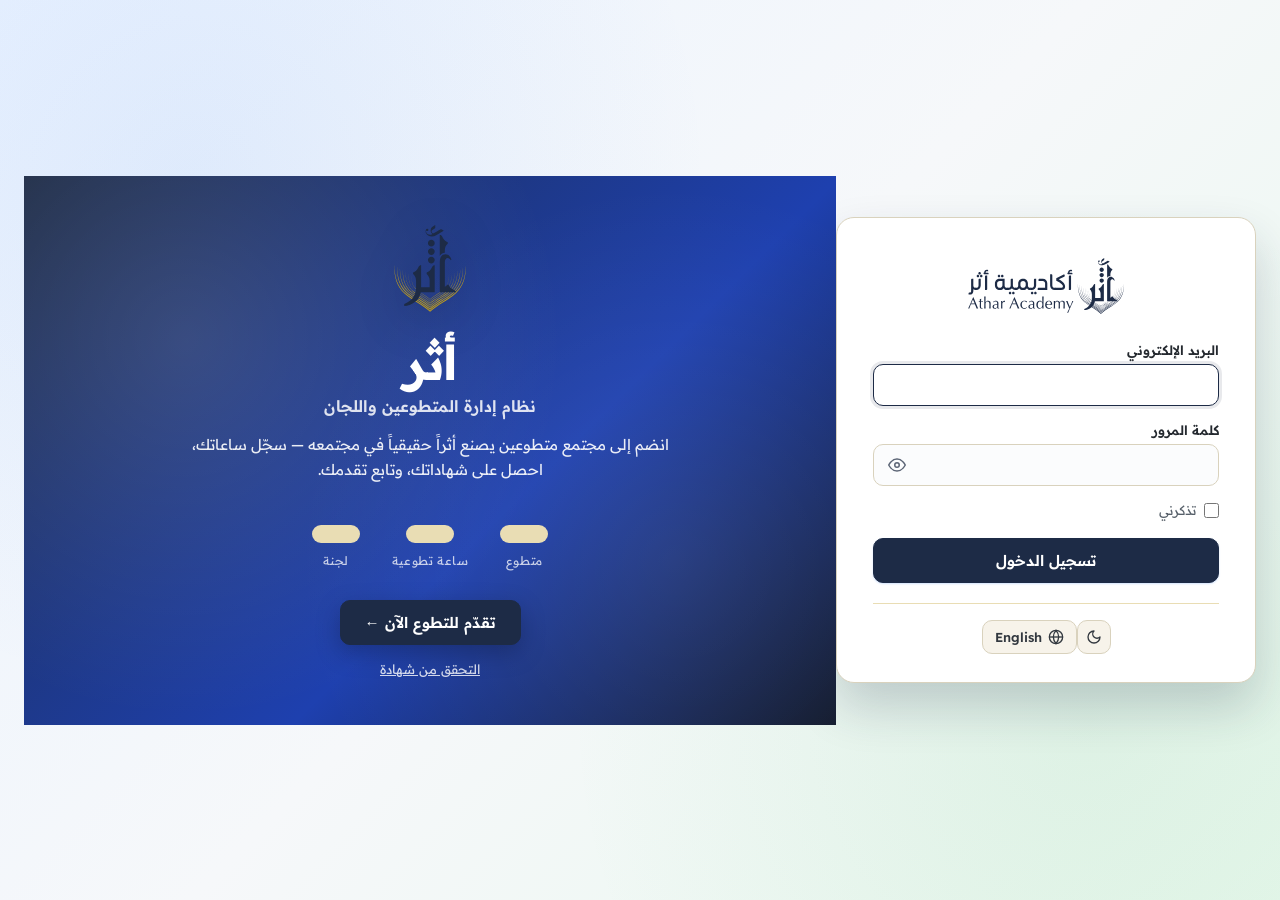
==== commit b697615f: "Replace logo+text with horizontal wordmark logo in header and login" ====
--- a/index.html
+++ b/index.html
@@ -39,9 +39,7 @@
   <div id="login-screen" class="login-screen" style="display:none;">
     <div class="login-card">
       <div class="login-header">
-        <img src="assets/logo.svg" alt="Athar Logo" class="login-logo">
-        <h1 class="login-title" id="login-title">أثر</h1>
-        <p class="login-subtitle" id="login-subtitle">نظام إدارة المتطوعين واللجان</p>
+        <img src="assets/logo-horizontal.svg" alt="Athar Academy" class="login-logo-horizontal">
       </div>
 
       <form id="login-form" class="login-form" autocomplete="on">
@@ -133,13 +131,7 @@
         </button>
 
         <div class="brand-container" id="brand-home-btn">
-          <img src="assets/logo.svg" alt="Athar Logo" class="brand-logo">
-          <div class="brand-text">
-            <span class="brand-name">
-              <span id="txt-app-name">أثر</span>
-            </span>
-            <span class="brand-subname" id="txt-app-subname">نظام إدارة المتطوعين واللجان</span>
-          </div>
+          <img src="assets/logo-horizontal.svg" alt="Athar Academy" class="brand-logo-horizontal">
         </div>
       </div>
 
--- a/css/style.css
+++ b/css/style.css
@@ -242,6 +242,22 @@
   width: 38px;
   height: 38px;
   object-fit: contain;
+}
+
+/* Horizontal wordmark logo (replaces mark + text) */
+.brand-logo-horizontal {
+  height: 32px;
+  width: auto;
+  object-fit: contain;
+  display: block;
+}
+
+.login-logo-horizontal {
+  height: 56px;
+  width: auto;
+  object-fit: contain;
+  display: block;
+  margin: 0 auto 8px;
 }
 
 .brand-text {
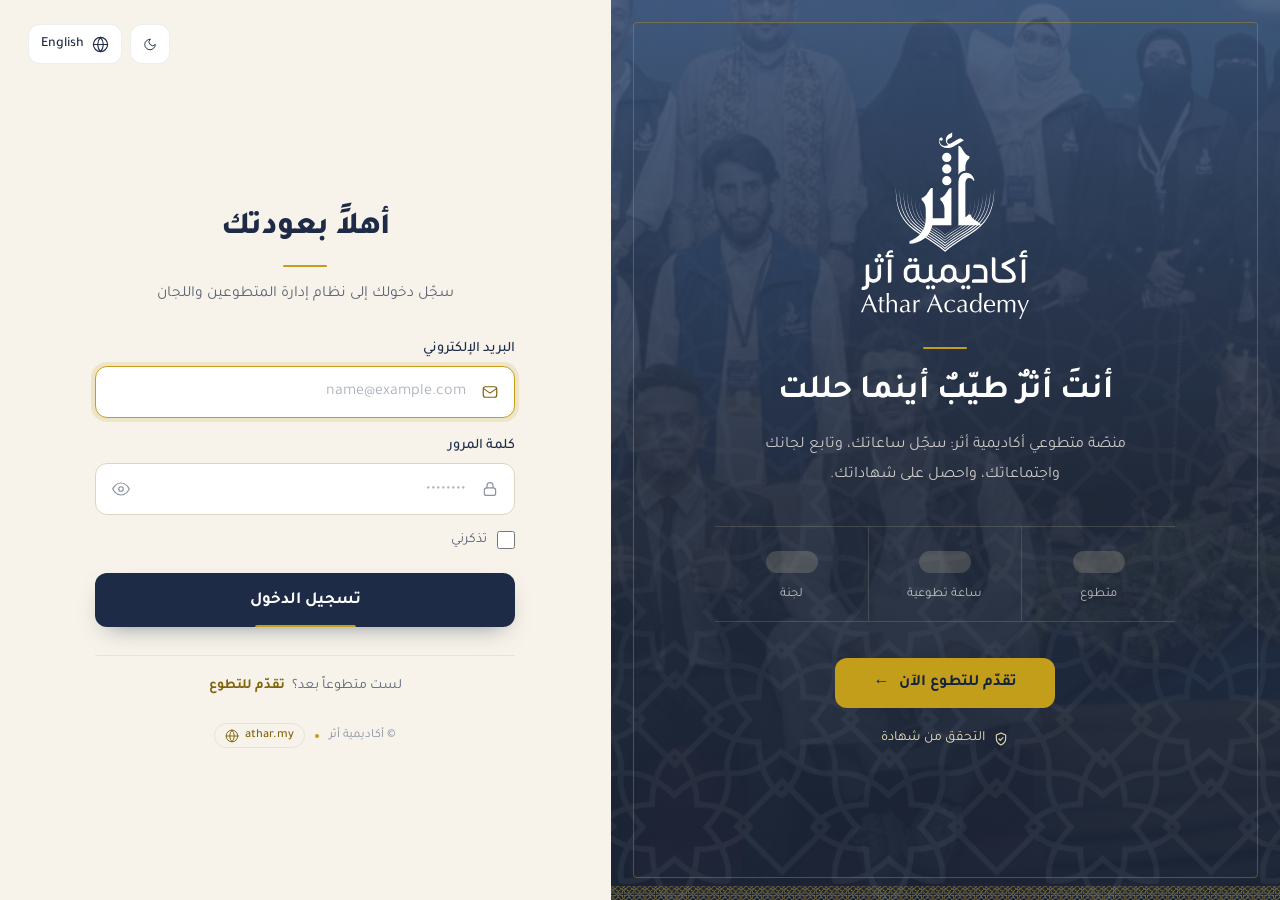
==== commit 8ee75724: "Apply Athar Academy visual identity (theme only, no feature changes) - New login screen in the Athar" ====
--- a/index.html
+++ b/index.html
@@ -27,67 +27,67 @@
   <link rel="preconnect" href="https://fonts.googleapis.com">
   <link rel="preconnect" href="https://fonts.gstatic.com" crossorigin>
   <link
-    href="https://fonts.googleapis.com/css2?family=Alexandria:wght@400;500;600;700;800&family=Cairo:wght@400;500;600;700;800&family=Inter:wght@400;500;600;700;800&family=Marcellus&family=Readex+Pro:wght@400;500;600;700&display=swap"
+    href="https://fonts.googleapis.com/css2?family=Cairo:wght@400;500;600;700;800&family=Inter:wght@400;500;600;700;800&display=swap"
     rel="stylesheet">
 
   <link rel="stylesheet" href="css/style.css">
   <link rel="stylesheet" href="css/rtl.css">
+  <link rel="stylesheet" href="css/theme.css">
+  <link rel="stylesheet" href="css/login.css">
 </head>
 
 <body class="is-logged-out">
-  <!-- Login Screen -->
+  <!-- Login Screen — Athar Academy brand identity -->
   <div id="login-screen" class="login-screen" style="display:none;">
-    <div class="login-card">
-      <div class="login-header">
-        <img src="assets/logo-horizontal.svg" alt="Athar Academy" class="login-logo-horizontal">
+
+    <!-- Brand panel -->
+    <aside class="login-hero" aria-label="أكاديمية أثر">
+      <div class="login-hero-photo" aria-hidden="true"></div>
+      <div class="login-hero-pattern" aria-hidden="true"></div>
+      <div class="login-hero-frame" aria-hidden="true"></div>
+
+      <div class="login-hero-inner">
+        <a href="https://athar.my" target="_blank" rel="noopener" class="login-hero-logo-link" title="athar.my">
+          <img src="assets/brand/logo-vertical-white.svg" alt="أكاديمية أثر — Athar Academy" class="login-hero-logo">
+        </a>
+        <span class="login-divider" aria-hidden="true"></span>
+        <p class="login-hero-slogan" id="login-hero-slogan">أنتَ أثرٌ طيّبٌ أينما حللت</p>
+        <p class="login-hero-lead" id="login-hero-lead">منصّة متطوعي أكاديمية أثر: سجّل ساعاتك، وتابع لجانك واجتماعاتك، واحصل على شهاداتك.</p>
+
+        <div class="login-hero-stats">
+          <div class="login-hero-stat"><span class="login-hero-stat-value" data-count="80">0</span><span class="login-hero-stat-label" id="login-stat-volunteers">متطوع</span></div>
+          <div class="login-hero-stat"><span class="login-hero-stat-value" data-count="1600">0</span><span class="login-hero-stat-label" id="login-stat-hours">ساعة تطوعية</span></div>
+          <div class="login-hero-stat"><span class="login-hero-stat-value" data-count="12">0</span><span class="login-hero-stat-label" id="login-stat-committees">لجنة</span></div>
+        </div>
+
+        <div class="login-hero-actions">
+          <a href="apply.html" class="login-hero-cta" id="login-hero-cta">تقدّم للتطوع الآن</a>
+          <a href="#public-verify" class="login-hero-verify" id="login-hero-verify">
+            <svg width="16" height="16" viewBox="0 0 24 24" fill="none" stroke="currentColor" stroke-width="1.6" stroke-linecap="round" stroke-linejoin="round" aria-hidden="true"><path d="M12 3l7 3v5c0 4.5-3 8.3-7 10-4-1.7-7-5.5-7-10V6l7-3z"/><path d="M9 12l2 2 4-4"/></svg>
+            <span id="login-hero-verify-text">التحقق من شهادة</span>
+          </a>
+        </div>
       </div>
-
-      <form id="login-form" class="login-form" autocomplete="on">
-        <div class="login-field">
-          <label for="login-email" id="login-email-label">البريد الإلكتروني</label>
-          <input type="email" id="login-email" required autocomplete="username" dir="ltr">
-        </div>
-
-        <div class="login-field">
-          <label for="login-password" id="login-password-label">كلمة المرور</label>
-          <div class="password-wrapper">
-            <input type="password" id="login-password" required autocomplete="current-password" dir="ltr">
-            <button type="button" class="password-toggle" id="password-toggle"
-              aria-label="Show password" aria-pressed="false">
-              <svg width="18" height="18" viewBox="0 0 24 24" fill="none" stroke="currentColor" stroke-width="2" stroke-linecap="round" stroke-linejoin="round" aria-hidden="true"><path d="M1 12s4-8 11-8 11 8 11 8-4 8-11 8-11-8-11-8z"/><circle cx="12" cy="12" r="3"/></svg>
-            </button>
-          </div>
-        </div>
-
-        <div class="login-row">
-          <label class="login-remember">
-            <input type="checkbox" id="login-remember">
-            <span id="login-remember-label">تذكرني</span>
-          </label>
-        </div>
-
-        <div id="login-error" class="login-error" style="display:none;"></div>
-
-        <button type="submit" class="btn btn-primary btn-lg login-submit" id="login-submit-btn">
-          تسجيل الدخول
-        </button>
-      </form>
-
-      <div class="login-footer">
-        <button type="button" id="login-theme-toggle" class="lang-toggle-btn theme-toggle-btn"
+      <div class="login-hero-strip" aria-hidden="true"></div>
+    </aside>
+
+    <!-- Sign-in panel -->
+    <main class="login-panel">
+      <div class="login-toolbar">
+        <button type="button" id="login-theme-toggle" class="login-tool-btn theme-toggle-btn"
           title="تبديل المظهر / Toggle Theme" aria-label="Toggle theme">
-          <svg class="theme-icon theme-icon-moon" width="16" height="16" viewBox="0 0 24 24" fill="none"
-            stroke="currentColor" stroke-width="2" stroke-linecap="round" stroke-linejoin="round">
+          <svg class="theme-icon theme-icon-moon" width="17" height="17" viewBox="0 0 24 24" fill="none"
+            stroke="currentColor" stroke-width="1.6" stroke-linecap="round" stroke-linejoin="round">
             <path d="M12 3a6 6 0 0 0 9 9 9 9 0 1 1-9-9Z"></path>
           </svg>
-          <svg class="theme-icon theme-icon-sun" width="16" height="16" viewBox="0 0 24 24" fill="none"
-            stroke="currentColor" stroke-width="2" stroke-linecap="round" stroke-linejoin="round">
+          <svg class="theme-icon theme-icon-sun" width="17" height="17" viewBox="0 0 24 24" fill="none"
+            stroke="currentColor" stroke-width="1.6" stroke-linecap="round" stroke-linejoin="round">
             <circle cx="12" cy="12" r="4"></circle>
             <path d="M12 2v2M12 20v2M4.93 4.93l1.41 1.41M17.66 17.66l1.41 1.41M2 12h2M20 12h2M6.34 17.66l-1.41 1.41M19.07 4.93l-1.41 1.41"></path>
           </svg>
         </button>
-        <button type="button" id="login-lang-toggle" class="lang-toggle-btn">
-          <svg width="16" height="16" viewBox="0 0 24 24" fill="none" stroke="currentColor" stroke-width="2">
+        <button type="button" id="login-lang-toggle" class="login-tool-btn login-lang-btn">
+          <svg width="17" height="17" viewBox="0 0 24 24" fill="none" stroke="currentColor" stroke-width="1.6" stroke-linecap="round" stroke-linejoin="round" aria-hidden="true">
             <circle cx="12" cy="12" r="10"></circle>
             <line x1="2" y1="12" x2="22" y2="12"></line>
             <path d="M12 2a15.3 15.3 0 0 1 4 10 15.3 15.3 0 0 1-4 10 15.3 15.3 0 0 1-4-10 15.3 15.3 0 0 1 4-10z"></path>
@@ -95,22 +95,64 @@
           <span id="login-lang-text">English</span>
         </button>
       </div>
-    </div>
-    <div class="login-hero">
-      <div class="login-hero-inner">
-        <img src="assets/logo.svg" alt="Athar Logo" class="login-hero-logo">
-        <h1 class="login-hero-title">أثر</h1>
-        <p class="login-hero-tagline">نظام إدارة المتطوعين واللجان</p>
-        <p class="login-hero-lead">انضم إلى مجتمع متطوعين يصنع أثراً حقيقياً في مجتمعه — سجّل ساعاتك، احصل على شهاداتك، وتابع تقدمك.</p>
-        <div class="login-hero-stats">
-          <div class="login-hero-stat"><span class="login-hero-stat-value" data-count="80">0</span><span class="login-hero-stat-label">متطوع</span></div>
-          <div class="login-hero-stat"><span class="login-hero-stat-value" data-count="1600">0</span><span class="login-hero-stat-label">ساعة تطوعية</span></div>
-          <div class="login-hero-stat"><span class="login-hero-stat-value" data-count="12">0</span><span class="login-hero-stat-label">لجنة</span></div>
-        </div>
-        <a href="apply.html" class="btn btn-primary btn-lg login-hero-cta">تقدّم للتطوع الآن ←</a>
-        <p class="login-hero-verify"><a href="#public-verify">التحقق من شهادة</a></p>
+
+      <div class="login-card">
+        <div class="login-header">
+          <h1 class="login-title" id="login-title">أهلاً بعودتك</h1>
+          <span class="login-divider" aria-hidden="true"></span>
+          <p class="login-subtitle" id="login-subtitle">سجّل دخولك إلى نظام إدارة المتطوعين واللجان</p>
+        </div>
+
+        <form id="login-form" class="login-form" autocomplete="on">
+          <div class="login-field">
+            <label for="login-email" id="login-email-label">البريد الإلكتروني</label>
+            <div class="login-input">
+              <svg class="login-input-icon" width="18" height="18" viewBox="0 0 24 24" fill="none" stroke="currentColor" stroke-width="1.6" stroke-linecap="round" stroke-linejoin="round" aria-hidden="true"><rect x="3" y="5" width="18" height="14" rx="3"/><path d="M3.5 7.5l8.5 6 8.5-6"/></svg>
+              <input type="email" id="login-email" required autocomplete="username" dir="ltr" placeholder="name@example.com">
+            </div>
+          </div>
+
+          <div class="login-field">
+            <label for="login-password" id="login-password-label">كلمة المرور</label>
+            <div class="login-input password-wrapper">
+              <svg class="login-input-icon" width="18" height="18" viewBox="0 0 24 24" fill="none" stroke="currentColor" stroke-width="1.6" stroke-linecap="round" stroke-linejoin="round" aria-hidden="true"><rect x="4.5" y="10.5" width="15" height="10" rx="3"/><path d="M8 10.5V7.5a4 4 0 0 1 8 0v3"/></svg>
+              <input type="password" id="login-password" required autocomplete="current-password" dir="ltr" placeholder="••••••••">
+              <button type="button" class="password-toggle" id="password-toggle"
+                aria-label="Show password" aria-pressed="false">
+                <svg width="18" height="18" viewBox="0 0 24 24" fill="none" stroke="currentColor" stroke-width="1.6" stroke-linecap="round" stroke-linejoin="round" aria-hidden="true"><path d="M1 12s4-8 11-8 11 8 11 8-4 8-11 8-11-8-11-8z"/><circle cx="12" cy="12" r="3"/></svg>
+              </button>
+            </div>
+          </div>
+
+          <div class="login-row">
+            <label class="login-remember">
+              <input type="checkbox" id="login-remember">
+              <span id="login-remember-label">تذكرني</span>
+            </label>
+          </div>
+
+          <div id="login-error" class="login-error" role="alert" style="display:none;"></div>
+
+          <button type="submit" class="login-submit" id="login-submit-btn">تسجيل الدخول</button>
+        </form>
+
+        <p class="login-apply">
+          <span id="login-apply-question">لست متطوعاً بعد؟</span>
+          <a href="apply.html" id="login-apply-link">تقدّم للتطوع</a>
+        </p>
       </div>
-    </div>
+
+      <footer class="login-foot">
+        <span id="login-foot-text">© أكاديمية أثر</span>
+        <span class="login-foot-dot" aria-hidden="true"></span>
+        <a href="https://athar.my" target="_blank" rel="noopener" dir="ltr" class="login-site-link" id="login-site-link">
+          <svg width="14" height="14" viewBox="0 0 24 24" fill="none" stroke="currentColor" stroke-width="1.6" stroke-linecap="round" stroke-linejoin="round" aria-hidden="true"><circle cx="12" cy="12" r="10"/><path d="M2 12h20M12 2a15.3 15.3 0 0 1 4 10 15.3 15.3 0 0 1-4 10 15.3 15.3 0 0 1-4-10 15.3 15.3 0 0 1 4-10z"/></svg>
+          athar.my
+        </a>
+        <span class="login-foot-dot login-foot-mobile" aria-hidden="true"></span>
+        <a href="#public-verify" class="login-foot-mobile" id="login-foot-verify">التحقق من شهادة</a>
+      </footer>
+    </main>
   </div>
 
   <div id="app" role="application" aria-label="Athar Management System">
@@ -131,7 +173,8 @@
         </button>
 
         <div class="brand-container" id="brand-home-btn">
-          <img src="assets/logo-horizontal.svg" alt="Athar Academy" class="brand-logo-horizontal">
+          <img src="assets/logo-horizontal.svg" alt="Athar Academy" class="brand-logo-horizontal logo-light">
+          <img src="assets/brand/logo-horizontal-white.svg" alt="Athar Academy" class="brand-logo-horizontal logo-dark">
         </div>
       </div>
 
@@ -197,18 +240,7 @@
           <span id="lang-toggle-text">English</span>
         </button>
 
-<!-- Quick Add -->
-        <div class="quick-add-wrap" id="quick-add-wrap" style="position:relative;">
-          <button id="quick-add-btn" class="lang-toggle-btn" title="Quick add / إضافة سريعة" aria-label="Quick add" style="display:flex; align-items:center; justify-content:center;">
-            <svg width="18" height="18" viewBox="0 0 24 24" fill="none" stroke="currentColor" stroke-width="2.5" stroke-linecap="round" stroke-linejoin="round">
-              <line x1="12" y1="5" x2="12" y2="19"></line>
-              <line x1="5" y1="12" x2="19" y2="12"></line>
-            </svg>
-          </button>
-          <div id="quick-add-menu" class="quick-add-menu" hidden></div>
-        </div>
-
-        <!-- User Menu -->
+<!-- User Menu -->
         <div class="user-menu-btn" id="user-profile-btn">
           <div class="user-avatar" id="user-avatar-badge">M</div>
           <span class="user-name-text" id="user-display-name">محمد (Super Admin)</span>
--- a/css/style.css
+++ b/css/style.css
@@ -252,12 +252,15 @@
   display: block;
 }
 
-.login-logo-horizontal {
-  height: 56px;
-  width: auto;
-  object-fit: contain;
-  display: block;
-  margin: 0 auto 8px;
+/* Dark-mode logo swap: navy wordmark is invisible on dark, use white variant */
+.logo-dark { display: none; }
+[data-theme="dark"] .logo-light { display: none; }
+[data-theme="dark"] .logo-dark { display: block; }
+
+/* Dark mode: primary buttons use light-gold fill with dark text for contrast */
+[data-theme="dark"] .btn-primary,
+[data-theme="dark"] .btn-primary:hover:not(:disabled) {
+  color: var(--neutral-900);
 }
 
 .brand-text {
@@ -2226,186 +2229,7 @@
   }
 }
 
-/* ==========================================================================
-   Login Screen (Task A1)
-   ========================================================================== */
-.login-screen {
-  position: fixed;
-  inset: 0;
-  z-index: 5000;
-  display: flex;
-  align-items: center;
-  justify-content: center;
-  padding: 24px;
-  background: linear-gradient(135deg, #EBF3FF 0%, #F6F8FA 50%, #E8F8ED 100%);
-  animation: fadeIn 0.25s ease-out;
-}
-
-.login-screen::before {
-  content: "";
-  position: absolute;
-  inset: 0;
-  background-image:
-    radial-gradient(circle at 15% 20%, rgba(31, 111, 235, 0.08) 0%, transparent 40%),
-    radial-gradient(circle at 85% 80%, rgba(45, 164, 78, 0.08) 0%, transparent 40%);
-  pointer-events: none;
-}
-
-.login-card {
-  position: relative;
-  width: 100%;
-  max-width: 440px;
-  background: var(--surface);
-  border: 1px solid var(--neutral-300);
-  border-radius: var(--radius-xl);
-  padding: 40px 36px 28px;
-  box-shadow: var(--shadow-xl);
-  animation: popIn 0.3s cubic-bezier(0.16, 1, 0.3, 1);
-}
-
-.login-header {
-  text-align: center;
-  margin-bottom: 28px;
-}
-
-.login-logo {
-  width: 64px;
-  height: 64px;
-  margin-bottom: 12px;
-}
-
-.login-title {
-  font-size: 26px;
-  font-weight: 800;
-  color: var(--neutral-900);
-  margin-bottom: 4px;
-  letter-spacing: 0.5px;
-}
-
-.login-subtitle {
-  font-size: 13px;
-  color: var(--neutral-500);
-}
-
-.login-form {
-  display: flex;
-  flex-direction: column;
-  gap: 16px;
-}
-
-.login-field {
-  display: flex;
-  flex-direction: column;
-  gap: 6px;
-}
-
-.login-field label {
-  font-size: 13px;
-  font-weight: 600;
-  color: var(--neutral-800);
-}
-
-.login-field input {
-  width: 100%;
-  padding: 11px 14px;
-  font-size: 14px;
-  border: 1px solid var(--neutral-300);
-  border-radius: var(--radius-md);
-  background: var(--neutral-50);
-  transition: all var(--transition-speed) var(--ease-spring);
-  font-family: inherit;
-}
-
-.login-field input:focus {
-  outline: none;
-  background: var(--surface);
-  border-color: var(--primary);
-  box-shadow: 0 0 0 3px var(--primary-subtle);
-}
-
-.password-wrapper {
-  position: relative;
-}
-
-.password-wrapper input {
-  padding-inline-end: 44px;
-}
-
-.password-toggle {
-  position: absolute;
-  top: 50%;
-  inset-inline-end: 8px;
-  transform: translateY(-50%);
-  width: 32px;
-  height: 32px;
-  display: flex;
-  align-items: center;
-  justify-content: center;
-  border-radius: var(--radius-sm);
-  color: var(--neutral-500);
-  font-size: 15px;
-  transition: background var(--transition-speed);
-}
-
-.password-toggle:hover {
-  background: var(--neutral-200);
-  color: var(--neutral-900);
-}
-
-.login-row {
-  display: flex;
-  align-items: center;
-  justify-content: space-between;
-  font-size: 13px;
-}
-
-.login-remember {
-  display: flex;
-  align-items: center;
-  gap: 8px;
-  color: var(--neutral-600);
-  cursor: pointer;
-  user-select: none;
-}
-
-.login-remember input {
-  width: 15px;
-  height: 15px;
-  accent-color: var(--primary);
-  cursor: pointer;
-}
-
-.login-error {
-  padding: 10px 14px;
-  background: var(--danger-light);
-  border: 1px solid var(--danger-border);
-  border-radius: var(--radius-md);
-  color: var(--danger);
-  font-size: 13px;
-  font-weight: 500;
-  display: flex;
-  align-items: center;
-  gap: 8px;
-  animation: slideDown 0.2s ease-out;
-}
-
-.login-submit {
-  width: 100%;
-  margin-top: 4px;
-}
-
-.login-submit:disabled {
-  opacity: 0.6;
-  cursor: not-allowed;
-}
-
-.login-footer {
-  margin-top: 20px;
-  padding-top: 16px;
-  border-top: 1px solid var(--neutral-200);
-  display: flex;
-  justify-content: center;
-}
+/* Login screen styles live in css/login.css */
 
 /* Hide app shell when login is shown */
 body.is-logged-out .top-bar,
@@ -3164,19 +2988,6 @@
   flex-shrink: 0;
 }
 
-/* ---------- Login screen: application link ---------- */
-.login-apply-link {
-  display: inline-block;
-  margin-top: 12px;
-  color: var(--primary);
-  font-size: 13px;
-  font-weight: 700;
-  text-decoration: none;
-  transition: opacity 0.15s var(--ease-spring);
-}
-
-.login-apply-link:hover { opacity: 0.75; text-decoration: underline; }
-
 /* ---------- WhatsApp reminder: sent state ---------- */
 .btn-whatsapp.is-sent {
   background: var(--success, #059669) !important;
@@ -3262,16 +3073,6 @@
 }
 
 [data-theme="dark"] .card.is-loading::after { background: rgba(13, 17, 23, 0.55); }
-
-[data-theme="dark"] .login-screen {
-  background: linear-gradient(135deg, #0D1117 0%, #121A24 50%, #0D1512 100%);
-}
-
-[data-theme="dark"] .login-screen::before {
-  background-image:
-    radial-gradient(circle at 15% 20%, rgba(68, 147, 248, 0.14) 0%, transparent 40%),
-    radial-gradient(circle at 85% 80%, rgba(63, 185, 80, 0.12) 0%, transparent 40%);
-}
 
 [data-theme="dark"] .pw-warning-banner {
   background: #2B2413;
@@ -3635,7 +3436,6 @@
     justify-content: center;
   }
 
-  .login-footer { flex-wrap: wrap; gap: 8px; }
 }
 
 @media (max-width: 620px) {
@@ -4583,49 +4383,6 @@
 @media (max-width: 900px) {
   .cert-pos-controls { grid-template-columns: repeat(2, minmax(0, 1fr)); }
 }
-/* ===== Login hero (split-screen) ===== */
-.login-screen { display: flex; min-height: 100vh; }
-.login-hero {
-  flex: 1 1 55%;
-  position: relative;
-  display: flex;
-  align-items: center;
-  justify-content: center;
-  padding: 48px 32px;
-  background: linear-gradient(135deg, var(--primary) 0%, var(--primary-dark, #1e40af) 60%, #0f172a 100%);
-  color: #fff;
-  overflow: hidden;
-}
-.login-hero::before {
-  content: "";
-  position: absolute;
-  inset: 0;
-  background: radial-gradient(circle at 20% 30%, rgba(255,255,255,0.12) 0%, transparent 50%),
-              radial-gradient(circle at 80% 70%, rgba(255,255,255,0.08) 0%, transparent 50%);
-  pointer-events: none;
-}
-.login-hero-inner { position: relative; z-index: 1; max-width: 480px; text-align: center; }
-.login-hero-logo { width: 88px; height: 88px; margin-bottom: 16px; filter: drop-shadow(0 8px 24px rgba(0,0,0,0.3)); }
-.login-hero-title { font-size: 48px; font-weight: 800; margin: 0 0 4px; letter-spacing: -0.02em; }
-.login-hero-tagline { font-size: 16px; opacity: 0.85; margin: 0 0 16px; font-weight: 600; }
-.login-hero-lead { font-size: 15px; line-height: 1.7; opacity: 0.9; margin: 0 0 32px; }
-.login-hero-stats { display: flex; justify-content: center; gap: 32px; margin-bottom: 32px; }
-.login-hero-stat { display: flex; flex-direction: column; align-items: center; }
-.login-hero-stat-value { font-size: 32px; font-weight: 800; line-height: 1; font-variant-numeric: tabular-nums; }
-.login-hero-stat-label { font-size: 12px; opacity: 0.75; margin-top: 6px; text-transform: uppercase; letter-spacing: 0.05em; }
-.login-hero-cta { box-shadow: 0 8px 24px rgba(0,0,0,0.25); }
-.login-hero-verify { margin-top: 16px; font-size: 13px; opacity: 0.8; }
-.login-hero-verify a { color: #fff; text-decoration: underline; }
-.login-card { flex: 0 0 420px; max-width: 460px; margin: auto; }
-@media (max-width: 900px) {
-  .login-screen { flex-direction: column; }
-  .login-hero { flex: 0 0 auto; padding: 32px 24px; }
-  .login-hero-title { font-size: 36px; }
-  .login-hero-stats { gap: 20px; }
-  .login-hero-stat-value { font-size: 24px; }
-  .login-card { flex: 1 1 auto; max-width: 100%; padding: 24px; }
-}
-
 /* ===== Spotlight command palette ===== */
 .spotlight-backdrop {
   position: fixed; inset: 0; z-index: 9998;
--- a/css/theme.css
+++ b/css/theme.css
@@ -0,0 +1,216 @@
+/* ==========================================================================
+   Athar Academy theme layer — دليل الهوية البصرية ١٤٤٨هـ
+   Visual-only overrides on top of style.css: font, colours, surfaces.
+   No layout or behaviour changes live here.
+   ========================================================================== */
+
+/* Tajawal (SIL OFL) — self-hosted in assets/fonts/tajawal */
+@font-face {
+  font-family: "Tajawal";
+  font-style: normal;
+  font-weight: 400;
+  font-display: swap;
+  src: url("../assets/fonts/tajawal/tajawal-arabic-400-normal.woff2") format("woff2");
+  unicode-range: U+0600-06FF,U+0750-077F,U+0870-088E,U+0890-0891,U+0897-08E1,U+08E3-08FF,U+200C-200E,U+2010-2011,U+204F,U+2E41,U+FB50-FDFF,U+FE70-FE74,U+FE76-FEFC;
+}
+@font-face {
+  font-family: "Tajawal";
+  font-style: normal;
+  font-weight: 400;
+  font-display: swap;
+  src: url("../assets/fonts/tajawal/tajawal-latin-400-normal.woff2") format("woff2");
+  unicode-range: U+0000-00FF,U+0131,U+0152-0153,U+02BB-02BC,U+02C6,U+02DA,U+02DC,U+0304,U+0308,U+0329,U+2000-206F,U+20AC,U+2122,U+2191,U+2193,U+2212,U+2215,U+FEFF,U+FFFD;
+}
+@font-face {
+  font-family: "Tajawal";
+  font-style: normal;
+  font-weight: 500;
+  font-display: swap;
+  src: url("../assets/fonts/tajawal/tajawal-arabic-500-normal.woff2") format("woff2");
+  unicode-range: U+0600-06FF,U+0750-077F,U+0870-088E,U+0890-0891,U+0897-08E1,U+08E3-08FF,U+200C-200E,U+2010-2011,U+204F,U+2E41,U+FB50-FDFF,U+FE70-FE74,U+FE76-FEFC;
+}
+@font-face {
+  font-family: "Tajawal";
+  font-style: normal;
+  font-weight: 500;
+  font-display: swap;
+  src: url("../assets/fonts/tajawal/tajawal-latin-500-normal.woff2") format("woff2");
+  unicode-range: U+0000-00FF,U+0131,U+0152-0153,U+02BB-02BC,U+02C6,U+02DA,U+02DC,U+0304,U+0308,U+0329,U+2000-206F,U+20AC,U+2122,U+2191,U+2193,U+2212,U+2215,U+FEFF,U+FFFD;
+}
+@font-face {
+  font-family: "Tajawal";
+  font-style: normal;
+  font-weight: 700;
+  font-display: swap;
+  src: url("../assets/fonts/tajawal/tajawal-arabic-700-normal.woff2") format("woff2");
+  unicode-range: U+0600-06FF,U+0750-077F,U+0870-088E,U+0890-0891,U+0897-08E1,U+08E3-08FF,U+200C-200E,U+2010-2011,U+204F,U+2E41,U+FB50-FDFF,U+FE70-FE74,U+FE76-FEFC;
+}
+@font-face {
+  font-family: "Tajawal";
+  font-style: normal;
+  font-weight: 700;
+  font-display: swap;
+  src: url("../assets/fonts/tajawal/tajawal-latin-700-normal.woff2") format("woff2");
+  unicode-range: U+0000-00FF,U+0131,U+0152-0153,U+02BB-02BC,U+02C6,U+02DA,U+02DC,U+0304,U+0308,U+0329,U+2000-206F,U+20AC,U+2122,U+2191,U+2193,U+2212,U+2215,U+FEFF,U+FFFD;
+}
+@font-face {
+  font-family: "Tajawal";
+  font-style: normal;
+  font-weight: 800;
+  font-display: swap;
+  src: url("../assets/fonts/tajawal/tajawal-arabic-800-normal.woff2") format("woff2");
+  unicode-range: U+0600-06FF,U+0750-077F,U+0870-088E,U+0890-0891,U+0897-08E1,U+08E3-08FF,U+200C-200E,U+2010-2011,U+204F,U+2E41,U+FB50-FDFF,U+FE70-FE74,U+FE76-FEFC;
+}
+@font-face {
+  font-family: "Tajawal";
+  font-style: normal;
+  font-weight: 800;
+  font-display: swap;
+  src: url("../assets/fonts/tajawal/tajawal-latin-800-normal.woff2") format("woff2");
+  unicode-range: U+0000-00FF,U+0131,U+0152-0153,U+02BB-02BC,U+02C6,U+02DA,U+02DC,U+0304,U+0308,U+0329,U+2000-206F,U+20AC,U+2122,U+2191,U+2193,U+2212,U+2215,U+FEFF,U+FFFD;
+}
+
+/* ---------- Tokens: font + brand-aligned accents (light) ---------- */
+:root {
+  --font-en: "Tajawal", -apple-system, BlinkMacSystemFont, "Segoe UI", Roboto, sans-serif;
+  --font-ar: "Tajawal", -apple-system, "Segoe UI", sans-serif;
+  --font-display: "Tajawal", sans-serif;
+
+  --event-color: #2D5490;
+  --event-bg: #E7EDF6;
+  --primary-dark: #14233F;
+
+  --brand-navy: #1D2B46;
+  --brand-night: #14233F;
+  --brand-royal: #2D5490;
+  --brand-gold: #C29E1A;
+  --brand-gold-text: #7E640A;
+  --brand-gold-light: #E9DDB4;
+  --brand-ivory: #F7F3EA;
+  --brand-gradient: linear-gradient(180deg, #2D5490 0%, #1D2B46 55%, #14233F 100%);
+  --brand-pattern: url("../assets/brand/geo-white.png");
+
+}
+
+/* ---------- Tokens: dark mode on the brand's deep navy ---------- */
+[data-theme="dark"] {
+  --event-color: #8FB0E3;
+  --event-bg: #1A2C4F;
+  --info: #8FB0E3;
+  --info-light: #1A2C4F;
+
+  --neutral-600: #B3BBCB;
+  --neutral-500: #8E98AB;
+  --neutral-400: #6F7A8F;
+  --neutral-300: #2C3B5A;
+  --neutral-200: #243556;
+  --neutral-100: #1A2A48;
+  --neutral-50: #13213A;
+  --surface: #16243F;
+  --app-bg: #101C33;
+
+  --shadow-xs: 0 1px 2px rgba(5, 10, 22, 0.35);
+  --shadow-sm: 0 1px 3px rgba(5, 10, 22, 0.45), 0 1px 2px rgba(5, 10, 22, 0.35);
+  --shadow-md: 0 4px 12px rgba(5, 10, 22, 0.5), 0 1px 3px rgba(5, 10, 22, 0.35);
+  --shadow-lg: 0 10px 24px rgba(5, 10, 22, 0.6), 0 3px 6px rgba(5, 10, 22, 0.4);
+  --shadow-xl: 0 20px 40px rgba(5, 10, 22, 0.7);
+}
+
+[data-theme="dark"] .skeleton-row {
+  background: linear-gradient(90deg, #1A2A48 25%, #22355A 50%, #1A2A48 75%);
+  background-size: 200% 100%;
+}
+[data-theme="dark"] .card:hover { border-color: #3A4C70; }
+[data-theme="dark"] .star-rating .star { color: #34466A; }
+
+/* ---------- Sidebar: navy panel with gold active state ---------- */
+.sidebar {
+  background: var(--brand-navy);
+  border-right-color: transparent;
+}
+[dir="rtl"] .sidebar { border-left-color: transparent; }
+[data-theme="dark"] .sidebar { background: var(--brand-night); border-color: #22355A; }
+
+.nav-group-title { color: rgba(233, 221, 180, 0.55); }
+
+.nav-item { color: rgba(247, 243, 234, 0.74); }
+.nav-item:hover {
+  background: rgba(255, 255, 255, 0.06);
+  color: #FFFFFF;
+}
+.nav-item.active,
+[data-theme="dark"] .nav-item.active {
+  background: rgba(194, 158, 26, 0.16);
+  color: #FFFFFF;
+  box-shadow: inset 3px 0 0 var(--brand-gold);
+}
+[dir="rtl"] .nav-item.active { box-shadow: inset -3px 0 0 var(--brand-gold); }
+.nav-item.active .nav-icon { color: var(--brand-gold); }
+
+.sidebar .nav-badge {
+  background: rgba(233, 221, 180, 0.14) !important;
+  color: var(--brand-gold-light) !important;
+  border: 0 !important;
+}
+.sidebar .nav-badge[style*="--warning"] {
+  background: var(--brand-gold) !important;
+  color: var(--brand-night) !important;
+}
+.sidebar-footer { border-top-color: rgba(233, 221, 180, 0.12); }
+.sidebar::-webkit-scrollbar-thumb { background: rgba(233, 221, 180, 0.18); }
+
+/* ---------- Dashboard hero: approved navy gradient + faint pattern ---------- */
+.dash-hero {
+  background: var(--brand-gradient);
+  color: #FFFFFF;
+  box-shadow: 0 10px 28px -14px rgba(20, 35, 63, 0.55);
+}
+.dash-hero::before {
+  background: var(--brand-pattern) left bottom / 900px auto no-repeat;
+  opacity: 0.06;
+}
+.dash-hero-chip {
+  background: rgba(255, 255, 255, 0.08);
+  border-color: rgba(233, 221, 180, 0.25);
+  color: #FFFFFF;
+}
+
+/* ---------- Volunteer portal hero ---------- */
+.portal-hero {
+  background: var(--brand-gradient);
+  box-shadow: 0 22px 44px -24px rgba(20, 35, 63, 0.7);
+}
+.portal-hero::before,
+.portal-hero::after { opacity: 0.35; }
+
+/* ---------- Off-brand accents brought onto the palette ---------- */
+.kpi-committees .kpi-icon-badge,
+[data-theme="dark"] .kpi-committees .kpi-icon-badge {
+  background: var(--accent-subtle);
+  color: var(--brand-gold-text);
+}
+[data-theme="dark"] .kpi-committees .kpi-icon-badge { color: var(--brand-gold); }
+
+.badge-purple {
+  background: var(--event-bg);
+  color: var(--event-color);
+}
+[data-theme="dark"] .badge-purple {
+  background: var(--event-bg);
+  color: var(--event-color);
+  border-color: #2C4A7A;
+}
+
+.profile-avatar-lg,
+.portal-head-avatar { background: linear-gradient(135deg, var(--brand-navy), var(--brand-royal)); }
+.profile-progress > span { background: var(--brand-gold); }
+
+.fab-main {
+  background: linear-gradient(135deg, var(--brand-navy) 0%, var(--brand-royal) 100%);
+  box-shadow: 0 10px 24px -8px rgba(20, 35, 63, 0.55);
+}
+[data-theme="dark"] .fab-main {
+  background: var(--brand-gold);
+  color: var(--brand-night);
+}
+.sidebar-footer .org-name-text { color: rgba(233, 221, 180, 0.55) !important; }
--- a/css/login.css
+++ b/css/login.css
@@ -0,0 +1,652 @@
+/* ==========================================================================
+   Login Screen — Athar Academy visual identity (دليل الهوية البصرية ١٤٤٨هـ)
+   Navy 55% · Ivory/White 25% · Gold 12% — Alexandria headings, Readex Pro text
+   ========================================================================== */
+
+.login-screen {
+  --lg-navy: #1D2B46;
+  --lg-night: #14233F;
+  --lg-royal: #2D5490;
+  --lg-gold: #C29E1A;
+  --lg-gold-text: #7E640A;
+  --lg-gold-light: #E9DDB4;
+  --lg-ivory: #F7F3EA;
+  --lg-ink: #5B6475;
+  --lg-font: "Tajawal", "Readex Pro", sans-serif;
+  --lg-hero-gradient: linear-gradient(180deg, #2D5490 0%, #1D2B46 55%, #14233F 100%);
+
+  /* sign-in panel tokens (light) */
+  --lg-panel-bg: var(--lg-ivory);
+  --lg-card-bg: #FFFFFF;
+  --lg-card-border: rgba(29, 43, 70, 0.08);
+  --lg-heading: var(--lg-navy);
+  --lg-text: var(--lg-ink);
+  --lg-field-bg: #FFFFFF;
+  --lg-field-border: #DCD5C2;
+  --lg-field-hover: #C9BF9F;
+  --lg-icon: #8A93A3;
+  --lg-accent-text: var(--lg-gold-text);
+  --lg-btn-bg: var(--lg-navy);
+  --lg-btn-hover: var(--lg-royal);
+  --lg-btn-text: #FFFFFF;
+
+  position: fixed;
+  inset: 0;
+  z-index: 5000;
+  display: flex;
+  min-height: 100vh;
+  min-height: 100dvh;
+  overflow-y: auto;
+  background: var(--lg-panel-bg);
+  font-family: var(--lg-font);
+  animation: lgFade 0.4s ease-out;
+}
+
+
+
+[data-theme="dark"] .login-screen {
+  --lg-panel-bg: #101C33;
+  --lg-card-bg: #16243F;
+  --lg-card-border: rgba(233, 221, 180, 0.10);
+  --lg-heading: #F7F3EA;
+  --lg-text: #A9B1C1;
+  --lg-field-bg: #0F1A2F;
+  --lg-field-border: #2C3B5A;
+  --lg-field-hover: #3C4E73;
+  --lg-icon: #7D879B;
+  --lg-accent-text: #D9BD52;
+  --lg-btn-bg: var(--lg-gold);
+  --lg-btn-hover: #D4B23A;
+  --lg-btn-text: var(--lg-night);
+}
+
+/* --------------------------------------------------------------------------
+   Brand panel
+   -------------------------------------------------------------------------- */
+.login-hero {
+  position: relative;
+  display: flex;
+  align-items: center;
+  justify-content: center;
+  padding: 64px 48px 80px;
+  background: var(--lg-night);
+  color: #FFFFFF;
+  overflow: hidden;
+  isolation: isolate;
+  flex: 1.08 1 0;
+  min-width: 0;
+}
+
+/* Real photo from Athar's annual ceremony, under the approved navy gradient overlay */
+.login-hero-photo {
+  position: absolute;
+  inset: 0;
+  z-index: -3;
+  background: url("../assets/brand/login-photo.jpg") 50% 30% / cover no-repeat;
+  filter: grayscale(35%);
+}
+
+.login-hero-photo::after {
+  content: "";
+  position: absolute;
+  inset: 0;
+  background: linear-gradient(180deg,
+    rgba(45, 84, 144, 0.88) 0%,
+    rgba(29, 43, 70, 0.92) 55%,
+    rgba(20, 35, 63, 0.97) 100%);
+}
+
+/* ٢ · النقش الهندسي — full background at low opacity */
+.login-hero-pattern {
+  position: absolute;
+  inset: 0;
+  z-index: -2;
+  background: url("../assets/brand/geo-white.png") center bottom / cover no-repeat;
+  opacity: 0.05;
+}
+
+/* ٤ · الإطار — thin 1px gold frame inside the edge */
+.login-hero-frame {
+  position: absolute;
+  inset: 22px;
+  border: 1px solid rgba(194, 158, 26, 0.38);
+  border-radius: 4px;
+  pointer-events: none;
+  z-index: -1;
+}
+
+/* ١ · الشريط الزخرفي — bottom edge only */
+.login-hero-strip {
+  position: absolute;
+  inset-inline: 0;
+  bottom: 0;
+  height: 14px;
+  background: url("../assets/brand/pattern-gold.png") repeat-x center / auto 14px;
+  opacity: 0.9;
+}
+
+.login-hero-inner {
+  position: relative;
+  width: 100%;
+  max-width: 460px;
+  text-align: center;
+  display: flex;
+  flex-direction: column;
+  align-items: center;
+}
+
+.login-hero-logo-link {
+  display: inline-block;
+  border-radius: 12px;
+  transition: transform 0.25s var(--ease-entrance), opacity 0.2s ease;
+}
+.login-hero-logo-link:hover { transform: translateY(-2px); opacity: 0.92; }
+.login-hero-logo-link:focus-visible { outline: 2px solid var(--lg-gold); outline-offset: 8px; }
+
+.login-hero-logo {
+  width: 168px;
+  height: auto;
+  display: block;
+  animation: lgRise 0.7s var(--ease-entrance) both;
+}
+
+.login-divider {
+  display: block;
+  width: 44px;
+  height: 2px;
+  border-radius: 2px;
+  background: var(--lg-gold);
+  margin: 28px auto 22px;
+}
+
+.login-hero-slogan {
+  margin: 0 0 14px;
+  font-family: var(--lg-font);
+  font-size: clamp(26px, 2.6vw, 34px);
+  font-weight: 700;
+  line-height: 1.35;
+  color: #FFFFFF;
+  animation: lgRise 0.7s 0.08s var(--ease-entrance) both;
+}
+
+.login-hero-lead {
+  margin: 0 0 36px;
+  max-width: 400px;
+  font-size: 16px;
+  line-height: 1.9;
+  color: rgba(247, 243, 234, 0.78);
+  animation: lgRise 0.7s 0.14s var(--ease-entrance) both;
+}
+
+.login-hero-stats {
+  display: grid;
+  grid-template-columns: repeat(3, 1fr);
+  width: 100%;
+  margin-bottom: 36px;
+  border-block: 1px solid rgba(233, 221, 180, 0.16);
+  animation: lgRise 0.7s 0.2s var(--ease-entrance) both;
+}
+
+.login-hero-stat {
+  display: flex;
+  flex-direction: column;
+  align-items: center;
+  gap: 8px;
+  padding: 18px 8px;
+}
+
+.login-hero-stat + .login-hero-stat {
+  border-inline-start: 1px solid rgba(233, 221, 180, 0.16);
+}
+
+.login-hero-stat-value {
+  min-height: 34px;
+  display: flex;
+  align-items: center;
+  font-family: var(--lg-font);
+  font-size: 30px;
+  font-weight: 800;
+  line-height: 1;
+  color: var(--lg-gold);
+  font-variant-numeric: tabular-nums;
+}
+
+.login-hero-stat-label {
+  font-size: 13px;
+  color: rgba(247, 243, 234, 0.72);
+}
+
+.login-hero .stat-skeleton {
+  width: 52px;
+  height: 22px;
+  background: rgba(233, 221, 180, 0.18);
+}
+
+.login-hero-actions {
+  display: flex;
+  flex-direction: column;
+  align-items: center;
+  gap: 16px;
+  animation: lgRise 0.7s 0.26s var(--ease-entrance) both;
+}
+
+.login-hero-cta {
+  display: inline-flex;
+  align-items: center;
+  justify-content: center;
+  gap: 10px;
+  min-width: 220px;
+  padding: 14px 28px;
+  border-radius: 12px;
+  background: var(--lg-gold);
+  color: var(--lg-night);
+  font-family: var(--lg-font);
+  font-size: 16px;
+  font-weight: 700;
+  text-decoration: none;
+  transition: background 0.2s ease, transform 0.2s var(--ease-entrance);
+}
+
+.login-hero-cta::after {
+  content: "←";
+  font-family: var(--lg-font);
+  transition: transform 0.2s var(--ease-entrance);
+}
+
+html[dir="ltr"] .login-hero-cta::after { content: "→"; }
+
+.login-hero-cta:hover { background: #D4B23A; transform: translateY(-1px); }
+.login-hero-cta:hover::after { transform: translateX(-3px); }
+html[dir="ltr"] .login-hero-cta:hover::after { transform: translateX(3px); }
+
+.login-hero-verify {
+  display: inline-flex;
+  align-items: center;
+  gap: 8px;
+  color: var(--lg-gold-light);
+  font-size: 14px;
+  text-decoration: none;
+  padding: 6px 10px;
+  border-radius: 8px;
+  transition: color 0.2s ease, background 0.2s ease;
+}
+
+.login-hero-verify:hover { color: #FFFFFF; background: rgba(255, 255, 255, 0.06); }
+
+/* --------------------------------------------------------------------------
+   Sign-in panel
+   -------------------------------------------------------------------------- */
+.login-panel {
+  position: relative;
+  display: flex;
+  flex-direction: column;
+  align-items: center;
+  justify-content: center;
+  gap: 28px;
+  padding: 88px 40px 32px;
+  background: var(--lg-panel-bg);
+  flex: 1 1 0;
+  min-width: 0;
+}
+
+.login-toolbar {
+  position: absolute;
+  top: 24px;
+  inset-inline-end: 28px;
+  display: flex;
+  gap: 8px;
+}
+
+.login-tool-btn {
+  display: inline-flex;
+  align-items: center;
+  justify-content: center;
+  gap: 8px;
+  height: 40px;
+  min-width: 40px;
+  padding: 0 12px;
+  border-radius: 12px;
+  border: 1px solid var(--lg-card-border);
+  background: var(--lg-card-bg);
+  color: var(--lg-heading);
+  font: 500 14px/1 var(--lg-font);
+  cursor: pointer;
+  transition: border-color 0.2s ease, color 0.2s ease;
+}
+
+.login-tool-btn:hover { border-color: var(--lg-gold); color: var(--lg-accent-text); }
+
+.login-card {
+  width: 100%;
+  max-width: 420px;
+  animation: lgRise 0.6s 0.1s var(--ease-entrance) both;
+}
+
+.login-header {
+  text-align: center;
+  margin-bottom: 32px;
+}
+
+.login-title {
+  margin: 0;
+  font-family: var(--lg-font);
+  font-size: 32px;
+  font-weight: 800;
+  line-height: 1.3;
+  color: var(--lg-heading);
+}
+
+.login-header .login-divider { margin: 16px auto 14px; }
+
+.login-subtitle {
+  margin: 0;
+  font-size: 15.5px;
+  line-height: 1.8;
+  color: var(--lg-text);
+}
+
+.login-form {
+  display: flex;
+  flex-direction: column;
+  gap: 20px;
+}
+
+.login-field {
+  display: flex;
+  flex-direction: column;
+  gap: 8px;
+}
+
+.login-field label {
+  font-size: 14.5px;
+  font-weight: 500;
+  color: var(--lg-heading);
+}
+
+.login-input {
+  position: relative;
+}
+
+.login-input-icon {
+  position: absolute;
+  top: 50%;
+  inset-inline-start: 16px;
+  transform: translateY(-50%);
+  color: var(--lg-icon);
+  pointer-events: none;
+  transition: color 0.2s ease;
+}
+
+.login-input input {
+  width: 100%;
+  height: 52px;
+  padding-block: 0;
+  padding-inline: 48px 16px;
+  font: 400 16px/1 var(--lg-font);
+  color: var(--lg-heading);
+  background: var(--lg-field-bg);
+  border: 1px solid var(--lg-field-border);
+  border-radius: 12px;
+  transition: border-color 0.2s ease, box-shadow 0.2s ease;
+  text-align: start;
+}
+
+/* inputs are dir="ltr" for emails/passwords; keep the icon on the reading-start side */
+html[dir="rtl"] .login-input input {
+  text-align: right;
+  padding-left: 16px;
+  padding-right: 48px;
+}
+html[dir="rtl"] .password-wrapper input { padding-left: 52px; }
+
+.login-input input::placeholder { color: var(--lg-icon); opacity: 0.7; }
+
+.login-input input:hover { border-color: var(--lg-field-hover); }
+
+.login-input input:focus {
+  outline: none;
+  border-color: var(--lg-gold);
+  box-shadow: 0 0 0 4px rgba(194, 158, 26, 0.16);
+}
+
+.login-input:focus-within .login-input-icon { color: var(--lg-accent-text); }
+
+.password-wrapper input { padding-inline-end: 52px; }
+html[dir="ltr"] .password-wrapper input { padding-right: 52px; }
+
+.password-toggle {
+  position: absolute;
+  top: 50%;
+  inset-inline-end: 8px;
+  transform: translateY(-50%);
+  width: 36px;
+  height: 36px;
+  display: flex;
+  align-items: center;
+  justify-content: center;
+  border: 0;
+  border-radius: 10px;
+  background: transparent;
+  color: var(--lg-icon);
+  cursor: pointer;
+  transition: background 0.2s ease, color 0.2s ease;
+}
+
+.password-toggle:hover { background: rgba(194, 158, 26, 0.12); color: var(--lg-accent-text); }
+.password-toggle[aria-pressed="true"] { color: var(--lg-accent-text); }
+
+.login-row {
+  display: flex;
+  align-items: center;
+  justify-content: space-between;
+  margin-top: -4px;
+}
+
+.login-remember {
+  display: inline-flex;
+  align-items: center;
+  gap: 10px;
+  font-size: 14px;
+  color: var(--lg-text);
+  cursor: pointer;
+  user-select: none;
+}
+
+.login-remember input {
+  width: 18px;
+  height: 18px;
+  margin: 0;
+  accent-color: var(--lg-navy);
+  cursor: pointer;
+}
+
+[data-theme="dark"] .login-remember input { accent-color: var(--lg-gold); }
+
+.login-error {
+  padding: 12px 14px;
+  border-radius: 12px;
+  background: var(--danger-light);
+  border: 1px solid var(--danger-border);
+  color: var(--danger);
+  font-size: 13.5px;
+  line-height: 1.6;
+  align-items: center;
+  gap: 8px;
+  animation: slideDown 0.2s ease-out;
+}
+
+.login-submit {
+  display: flex;
+  align-items: center;
+  justify-content: center;
+  gap: 10px;
+  width: 100%;
+  height: 54px;
+  margin-top: 4px;
+  border: 0;
+  border-radius: 12px;
+  background: var(--lg-btn-bg);
+  color: var(--lg-btn-text);
+  font: 700 17px/1 var(--lg-font);
+  cursor: pointer;
+  position: relative;
+  overflow: hidden;
+  transition: background 0.2s ease, transform 0.15s ease, box-shadow 0.2s ease;
+  box-shadow: 0 10px 24px -12px rgba(20, 35, 63, 0.55);
+}
+
+/* thin gold rule under the label — echoes the brand's short divider */
+.login-submit::after {
+  content: "";
+  position: absolute;
+  inset-inline: 38%;
+  bottom: 0;
+  height: 2px;
+  background: var(--lg-gold);
+  border-radius: 2px 2px 0 0;
+  transition: inset 0.3s var(--ease-entrance);
+}
+
+[data-theme="dark"] .login-submit::after { background: var(--lg-night); opacity: 0.35; }
+
+.login-submit:hover:not(:disabled) { background: var(--lg-btn-hover); }
+.login-submit:hover:not(:disabled)::after { inset-inline: 0; }
+.login-submit:active:not(:disabled) { transform: translateY(1px); }
+.login-submit:focus-visible { outline: 3px solid rgba(194, 158, 26, 0.5); outline-offset: 3px; }
+.login-submit:disabled { opacity: 0.65; cursor: progress; }
+
+.login-apply {
+  margin: 28px 0 0;
+  padding-top: 22px;
+  border-top: 1px solid var(--lg-card-border);
+  text-align: center;
+  font-size: 14px;
+  color: var(--lg-text);
+}
+
+.login-apply a {
+  color: var(--lg-accent-text);
+  font-weight: 700;
+  text-decoration: none;
+  margin-inline-start: 4px;
+}
+
+.login-apply a:hover { text-decoration: underline; text-underline-offset: 4px; }
+
+.login-foot {
+  display: flex;
+  align-items: center;
+  gap: 10px;
+  font-size: 12.5px;
+  color: var(--lg-icon);
+}
+
+.login-foot a { color: inherit; text-decoration: none; }
+
+.login-site-link {
+  display: inline-flex;
+  align-items: center;
+  gap: 6px;
+  padding: 4px 10px;
+  border-radius: 999px;
+  border: 1px solid var(--lg-card-border);
+  color: var(--lg-accent-text) !important;
+  font-weight: 500;
+  transition: border-color 0.2s ease, background 0.2s ease;
+}
+.login-site-link:hover { border-color: var(--lg-gold); background: rgba(194, 158, 26, 0.08); }
+.login-foot a:hover { color: var(--lg-accent-text); }
+
+.login-foot-mobile { display: none; }
+
+.login-foot-dot {
+  width: 4px;
+  height: 4px;
+  border-radius: 50%;
+  background: var(--lg-gold);
+}
+
+/* --------------------------------------------------------------------------
+   Responsive
+   -------------------------------------------------------------------------- */
+@media (max-width: 1100px) {
+  .login-hero { padding: 56px 36px 72px; }
+}
+
+@media (max-width: 900px) {
+  .login-screen { flex-direction: column; }
+
+  /* Brand panel becomes a compact header band */
+  .login-hero {
+    flex: 0 0 auto;
+    padding: 72px 24px 64px;
+  }
+
+  .login-hero-frame { inset: 12px; }
+  .login-hero-strip { height: 10px; background-size: auto 10px; }
+
+  .login-hero-logo { width: 104px; }
+  .login-hero .login-divider { margin: 18px auto 14px; }
+  .login-hero-slogan { font-size: 21px; margin: 0; }
+  .login-hero-lead,
+  .login-hero-stats,
+  .login-hero-actions { display: none; }
+
+  .login-panel {
+    flex: 1 0 auto;
+    justify-content: flex-start;
+    padding: 28px 20px 24px;
+    gap: 24px;
+    position: static;
+  }
+
+  .login-toolbar {
+    top: 22px;
+    inset-inline-end: 22px;
+    z-index: 2;
+  }
+
+  .login-toolbar .login-tool-btn {
+    background: rgba(255, 255, 255, 0.08);
+    border-color: rgba(233, 221, 180, 0.22);
+    color: #F7F3EA;
+    backdrop-filter: blur(6px);
+    height: 36px;
+    min-width: 36px;
+    padding: 0 10px;
+  }
+
+  .login-card {
+    background: var(--lg-card-bg);
+    border: 1px solid var(--lg-card-border);
+    border-radius: 20px;
+    padding: 28px 22px 22px;
+    margin-top: -40px;
+    position: relative;
+    z-index: 1;
+    box-shadow: 0 20px 40px -24px rgba(20, 35, 63, 0.35);
+  }
+
+  .login-foot-mobile { display: inline-block; }
+  .login-title { font-size: 26px; }
+  .login-header { margin-bottom: 24px; }
+}
+
+@media (max-width: 900px) and (max-height: 640px) {
+  .login-hero-logo { width: 80px; }
+}
+
+@media (prefers-reduced-motion: reduce) {
+  .login-screen,
+  .login-screen * { animation: none !important; transition: none !important; }
+}
+
+@keyframes lgFade {
+  from { opacity: 0; }
+  to { opacity: 1; }
+}
+
+@keyframes lgRise {
+  from { opacity: 0; transform: translateY(12px); }
+  to { opacity: 1; transform: none; }
+}
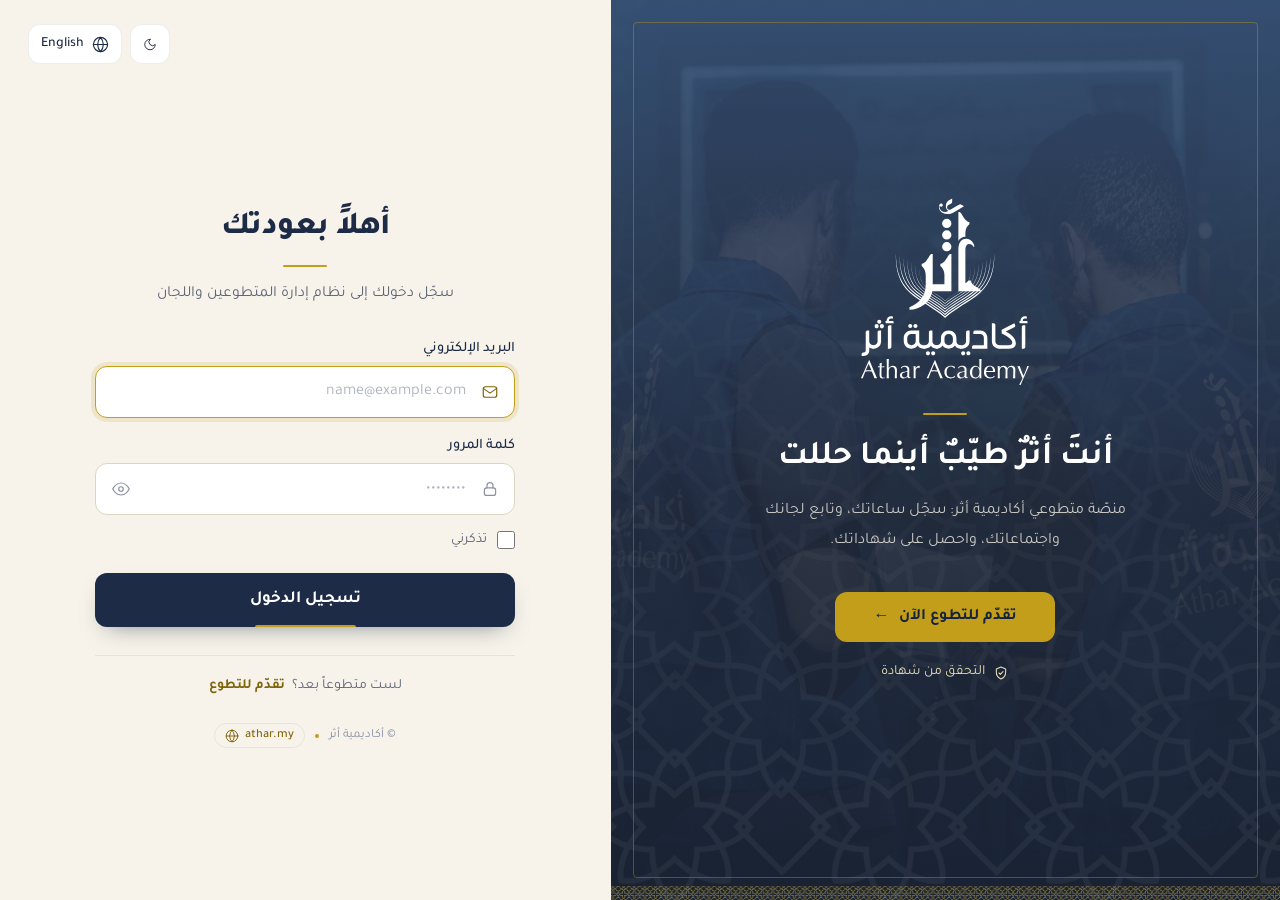
==== commit c063a025: "Fix audit findings, simplify the interface, add installable app and in-app QR check-in" ====
--- a/index.html
+++ b/index.html
@@ -3,10 +3,18 @@
 
 <head>
   <meta charset="UTF-8">
-  <meta name="viewport" content="width=device-width, initial-scale=1.0">
+  <meta name="viewport" content="width=device-width, initial-scale=1.0, viewport-fit=cover">
   <title>أثر | نظام إدارة المتطوعين واللجان - Athar Management System</title>
   <meta name="description"
     content="نظام مركزي لإدارة المتطوعين، اللجان، الاجتماعات، التقييمات، الساعات التطوعية، والشهادات التقديرية ثنائي اللغة">
+  <link rel="manifest" href="manifest.webmanifest">
+  <meta name="theme-color" content="#1D2B46">
+  <meta name="mobile-web-app-capable" content="yes">
+  <meta name="apple-mobile-web-app-capable" content="yes">
+  <meta name="apple-mobile-web-app-status-bar-style" content="default">
+  <meta name="apple-mobile-web-app-title" content="أثر">
+  <link rel="apple-touch-icon" href="assets/icons/apple-touch-icon.png">
+  <link rel="icon" type="image/png" sizes="32x32" href="assets/icons/favicon-32.png">
   <link rel="icon" type="image/svg+xml" href="assets/logo.svg">
 
   <!-- Apply saved theme before first paint (prevents flash) -->
@@ -33,6 +41,8 @@
   <link rel="stylesheet" href="css/style.css">
   <link rel="stylesheet" href="css/rtl.css">
   <link rel="stylesheet" href="css/theme.css">
+  <link rel="stylesheet" href="css/ui.css">
+  <link rel="stylesheet" href="css/pwa.css">
   <link rel="stylesheet" href="css/login.css">
 </head>
 
@@ -53,12 +63,6 @@
         <span class="login-divider" aria-hidden="true"></span>
         <p class="login-hero-slogan" id="login-hero-slogan">أنتَ أثرٌ طيّبٌ أينما حللت</p>
         <p class="login-hero-lead" id="login-hero-lead">منصّة متطوعي أكاديمية أثر: سجّل ساعاتك، وتابع لجانك واجتماعاتك، واحصل على شهاداتك.</p>
-
-        <div class="login-hero-stats">
-          <div class="login-hero-stat"><span class="login-hero-stat-value" data-count="80">0</span><span class="login-hero-stat-label" id="login-stat-volunteers">متطوع</span></div>
-          <div class="login-hero-stat"><span class="login-hero-stat-value" data-count="1600">0</span><span class="login-hero-stat-label" id="login-stat-hours">ساعة تطوعية</span></div>
-          <div class="login-hero-stat"><span class="login-hero-stat-value" data-count="12">0</span><span class="login-hero-stat-label" id="login-stat-committees">لجنة</span></div>
-        </div>
 
         <div class="login-hero-actions">
           <a href="apply.html" class="login-hero-cta" id="login-hero-cta">تقدّم للتطوع الآن</a>
@@ -173,7 +177,7 @@
         </button>
 
         <div class="brand-container" id="brand-home-btn">
-          <img src="assets/logo-horizontal.svg" alt="Athar Academy" class="brand-logo-horizontal logo-light">
+          <img src="assets/brand/logo-horizontal.svg" alt="Athar Academy" class="brand-logo-horizontal logo-light">
           <img src="assets/brand/logo-horizontal-white.svg" alt="Athar Academy" class="brand-logo-horizontal logo-dark">
         </div>
       </div>
@@ -292,6 +296,8 @@
   <script src="js/api.js"></script>
   <script src="js/store.js"></script>
   <script src="js/utils/qr.js"></script>
+  <script src="js/vendor/qrcode.js"></script>
+  <script src="js/utils/qr-adapter.js"></script>
   <script src="js/utils/diff.js"></script>
   <script src="js/utils/export.js"></script>
   <script src="js/auth.js"></script>
@@ -320,66 +326,11 @@
   <script src="js/views/settings.js"></script>
 
   <script src="js/app.js"></script>
+  <script src="js/ui-enhance.js"></script>
+  <script src="js/qr-scanner.js"></script>
+  <script src="js/pwa.js"></script>
   <script src="js/criteria-modal.js"></script>
-  <script>
-    (function () {
-      var loginScreen = document.getElementById('login-screen');
-      var values = loginScreen ? Array.prototype.slice.call(document.querySelectorAll('.login-hero-stat-value')) : [];
-
-      function showSkeletons() {
-        values.forEach(function (el) {
-          el.textContent = '';
-          el.innerHTML = '<span class="stat-skeleton" aria-hidden="true"></span>';
-        });
-      }
-
-      function renderStats(data) {
-        if (!values.length) return;
-        var d = data || {};
-        var keys = ["volunteers", "hoursApproved", "committees"];
-        values.forEach(function (el, i) {
-          var target = d[keys[i]] != null ? Number(d[keys[i]]) : (parseInt(el.getAttribute('data-count') || '0', 10) || 0);
-          if (!target) { showSkeletons(); return; }
-          var start = 0;
-          var duration = 1400;
-          var startTime = null;
-          function step(ts) {
-            if (!startTime) startTime = ts;
-            var p = Math.min((ts - startTime) / duration, 1);
-            var eased = 1 - Math.pow(1 - p, 3);
-            el.textContent = Math.floor(start + (target - start) * eased).toLocaleString();
-            if (p < 1) requestAnimationFrame(step);
-            else el.textContent = target.toLocaleString();
-          }
-          requestAnimationFrame(step);
-        });
-      }
-
-      function loadStats() {
-        if (loginScreen && loginScreen.style.display !== 'none') {
-          showSkeletons();
-          var api = window.AtharAPI;
-          if (api && api.public && typeof api.public.stats === 'function') {
-            api.public.stats()
-              .then(function (d) { if (loginScreen && loginScreen.style.display !== 'none') renderStats(d); })
-              .catch(function () { if (loginScreen && loginScreen.style.display !== 'none') showSkeletons(); });
-          }
-        }
-      }
-
-      // Run when login screen becomes visible
-      if (loginScreen) {
-        var obs = new MutationObserver(function () {
-          if (loginScreen.style.display !== 'none') loadStats();
-        });
-        obs.observe(loginScreen, { attributes: true, attributeFilter: ['style'] });
-      }
-      // Also try on load
-      window.addEventListener('load', function () {
-        if (loginScreen && loginScreen.style.display !== 'none') loadStats();
-      });
-    })();
-  </script>
+  
   <!-- Floating Action Button (speed-dial) -->
   <div id="fab-wrap" class="fab-wrap" style="display:none;">
     <div class="fab-menu" id="fab-menu" hidden>
@@ -524,7 +475,7 @@
       function tick() {
         const d = new Date();
         timeEl.textContent = pad(d.getHours()) + ':' + pad(d.getMinutes());
-        if (dateEl) dateEl.textContent = d.toLocaleDateString(document.documentElement.lang === 'ar' ? 'ar-SA' : 'en-US', { weekday: 'short', day: 'numeric', month: 'short' });
+        if (dateEl) dateEl.textContent = d.toLocaleDateString(document.documentElement.lang === 'ar' ? 'ar-u-ca-gregory-nu-latn' : 'en-US', { weekday: 'short', day: 'numeric', month: 'short' });
       }
       tick();
       setInterval(tick, 1000);
--- a/css/ui.css
+++ b/css/ui.css
@@ -0,0 +1,219 @@
+/* ==========================================================================
+   Athar UI simplification layer (presentation only)
+   Pairs with js/ui-enhance.js.
+   ========================================================================== */
+
+/* ---------- Collapsible filter bars ---------- */
+.filter-bar.fb-collapsible:not(.fb-open) .filter-group > :not(.fb-keep) {
+  display: none !important;
+}
+.fb-toggle {
+  display: inline-flex;
+  align-items: center;
+  gap: 6px;
+  min-height: 36px;
+}
+.fb-toggle[aria-expanded="true"] {
+  border-color: var(--accent);
+  color: var(--brand-gold-text, #7E640A);
+}
+[data-theme="dark"] .fb-toggle[aria-expanded="true"] { color: var(--accent); }
+.fb-count {
+  min-width: 20px;
+  height: 20px;
+  padding: 0 6px;
+  border-radius: 999px;
+  background: var(--accent);
+  color: #14233F;
+  font-size: 11px;
+  font-weight: 700;
+  display: inline-flex;
+  align-items: center;
+  justify-content: center;
+}
+
+/* ---------- Header actions never get clipped ---------- */
+.view-header { flex-wrap: wrap; row-gap: 12px; }
+.view-header-actions { flex-wrap: wrap; gap: 8px; }
+.view-header-actions .btn { white-space: nowrap; }
+
+/* ---------- Consistent row actions ---------- */
+.row-actions-cell,
+.data-table td:last-child .btn { vertical-align: middle; }
+.data-table td .btn-sm { min-height: 32px; }
+
+/* ---------- Dashboard: quick actions already cover the "+" button ---------- */
+body.on-dashboard #fab-wrap { display: none !important; }
+
+/* ---------- User menu preferences row ---------- */
+.um-prefs { display: flex; gap: 8px; }
+
+/* ---------- Phones ---------- */
+@media (max-width: 620px) {
+  /* Lighter top bar: theme + language live in the account menu */
+  .top-bar #theme-toggle-btn,
+  .top-bar #lang-toggle-btn,
+  .top-bar .topbar-clock { display: none !important; }
+
+  /* Room for the floating button under the last row */
+  .content-area { padding-bottom: 104px !important; }
+
+  .filter-bar { padding: 12px; }
+  .filter-bar .filter-group { width: 100%; }
+  .filter-bar .filter-group > .fb-keep:not(.fb-toggle) { flex: 1 1 auto; min-width: 0; }
+  .filter-bar .filter-group > .fb-keep:not(.fb-toggle) input,
+  .filter-bar .filter-group > input.fb-keep { width: 100% !important; }
+  .filter-bar.fb-open .filter-group > :not(.fb-keep) { flex: 1 1 140px; }
+  .filter-bar.fb-open .filter-group select,
+  .filter-bar.fb-open .filter-group input:not([type=checkbox]) { width: 100% !important; }
+
+  .view-header-actions { width: 100%; }
+  .view-header-actions .btn { flex: 1 1 auto; justify-content: center; }
+
+  /* Tables become stacked cards */
+  .table-container { overflow: visible; border: 0; background: transparent; box-shadow: none; }
+  .table-container .data-table.table-cards { min-width: 0 !important; }
+  .data-table.table-cards,
+  .data-table.table-cards tbody { display: block; width: 100%; }
+  .data-table.table-cards thead { display: none; }
+  .data-table.table-cards tbody tr {
+    display: block;
+    margin-bottom: 12px;
+    padding: 6px 14px;
+    background: var(--surface);
+    border: 1px solid var(--neutral-300);
+    border-radius: 14px;
+    box-shadow: var(--shadow-xs);
+  }
+  .data-table.table-cards tbody td {
+    display: flex;
+    align-items: center;
+    justify-content: space-between;
+    gap: 12px;
+    min-height: 40px;
+    padding: 8px 0 !important;
+    border: 0 !important;
+    border-bottom: 1px dashed var(--neutral-200) !important;
+    text-align: start;
+    white-space: normal !important;
+  }
+  .data-table.table-cards tbody td:last-child { border-bottom: 0 !important; }
+  .data-table.table-cards tbody td[data-label]::before {
+    content: attr(data-label);
+    flex: none;
+    max-width: 45%;
+    font-size: 12px;
+    font-weight: 500;
+    color: var(--neutral-500);
+  }
+  .data-table.table-cards tbody td.td-nolabel { justify-content: flex-end; }
+  .data-table.table-cards tbody td > * { max-width: 100%; }
+  .data-table.table-cards tbody td[colspan] { display: block; text-align: center; }
+  .data-table.table-cards tbody td[colspan]::before { content: none; }
+}
+
+/* ---------- In-app attendance scanner ---------- */
+body.qr-scanner-open { overflow: hidden; }
+.qr-scanner {
+  position: fixed;
+  inset: 0;
+  z-index: 9000;
+  display: flex;
+  align-items: center;
+  justify-content: center;
+  padding: 20px;
+  background: rgba(10, 18, 34, 0.92);
+  font-family: var(--font-ar);
+}
+.qr-panel {
+  position: relative;
+  width: 100%;
+  max-width: 380px;
+  padding: 28px 22px 24px;
+  border-radius: 22px;
+  background: linear-gradient(180deg, #2D5490 0%, #1D2B46 55%, #14233F 100%);
+  color: #F7F3EA;
+  text-align: center;
+  box-shadow: 0 30px 60px -20px rgba(0, 0, 0, 0.6);
+}
+.qr-close {
+  position: absolute;
+  top: 12px;
+  inset-inline-end: 12px;
+  width: 40px;
+  height: 40px;
+  border: 0;
+  border-radius: 12px;
+  background: rgba(255, 255, 255, 0.08);
+  color: #F7F3EA;
+  display: flex;
+  align-items: center;
+  justify-content: center;
+  cursor: pointer;
+}
+.qr-title { margin: 6px 0 8px; font-size: 20px; font-weight: 800; color: #FFFFFF; }
+.qr-hint { margin: 0 0 18px; font-size: 14px; color: rgba(247, 243, 234, 0.78); min-height: 20px; }
+.qr-frame {
+  position: relative;
+  width: 100%;
+  aspect-ratio: 1 / 1;
+  border-radius: 20px;
+  overflow: hidden;
+  background: #0B1424;
+}
+.qr-frame video { width: 100%; height: 100%; object-fit: cover; display: block; }
+.qr-corner { position: absolute; width: 42px; height: 42px; border: 4px solid #C29E1A; }
+.qr-corner.tl { top: 12px; left: 12px; border-right: 0; border-bottom: 0; border-top-left-radius: 14px; }
+.qr-corner.tr { top: 12px; right: 12px; border-left: 0; border-bottom: 0; border-top-right-radius: 14px; }
+.qr-corner.bl { bottom: 12px; left: 12px; border-right: 0; border-top: 0; border-bottom-left-radius: 14px; }
+.qr-corner.br { bottom: 12px; right: 12px; border-left: 0; border-top: 0; border-bottom-right-radius: 14px; }
+.qr-line {
+  position: absolute;
+  inset-inline: 26px;
+  top: 50%;
+  height: 2px;
+  background: #C29E1A;
+  box-shadow: 0 0 14px #C29E1A;
+  animation: qrScan 2.2s ease-in-out infinite;
+}
+@keyframes qrScan { 0%, 100% { top: 22%; } 50% { top: 78%; } }
+@media (prefers-reduced-motion: reduce) { .qr-line { animation: none; } }
+.qr-result-icon {
+  width: 88px;
+  height: 88px;
+  margin: 8px auto 14px;
+  border-radius: 50%;
+  display: flex;
+  align-items: center;
+  justify-content: center;
+  background: #C29E1A;
+  color: #14233F;
+  box-shadow: 0 0 0 10px rgba(194, 158, 26, 0.18);
+}
+.qr-err .qr-result-icon { background: rgba(255, 255, 255, 0.1); color: #F7F3EA; box-shadow: none; }
+.qr-body p { margin: 0 0 6px; font-size: 14.5px; line-height: 1.7; color: rgba(247, 243, 234, 0.85); }
+.qr-body .qr-meeting { font-size: 17px; font-weight: 700; color: #FFFFFF; }
+.qr-body .qr-meta { font-size: 13.5px; color: rgba(247, 243, 234, 0.7); }
+.qr-chip {
+  display: inline-block;
+  margin-top: 6px;
+  padding: 4px 12px;
+  border-radius: 999px;
+  background: rgba(46, 107, 74, 0.4);
+  color: #C9EBD4;
+  font-size: 13px;
+  font-weight: 700;
+}
+.qr-actions { display: flex; gap: 8px; margin-top: 20px; }
+.qr-btn {
+  flex: 1;
+  min-height: 48px;
+  border: 0;
+  border-radius: 12px;
+  background: #C29E1A;
+  color: #14233F;
+  font: 700 15px var(--font-ar);
+  cursor: pointer;
+}
+.qr-btn-ghost { background: rgba(255, 255, 255, 0.08); color: #F7F3EA; border: 1px solid rgba(233, 221, 180, 0.25); }
+.portal-scan-btn { gap: 8px; }
--- a/css/pwa.css
+++ b/css/pwa.css
@@ -0,0 +1,119 @@
+/* ==========================================================================
+   Installable web app: install button, banner, iOS guide, standalone polish
+   ========================================================================== */
+
+.login-install-btn { background: #1D2B46 !important; color: #FFFFFF !important; border-color: #1D2B46 !important; }
+.login-install-btn:hover { background: #2D5490 !important; }
+[data-theme="dark"] .login-install-btn { background: #C29E1A !important; color: #14233F !important; border-color: #C29E1A !important; }
+.login-install-btn[hidden] { display: none !important; }
+@media (max-width: 900px) {
+  .login-toolbar .login-install-btn { background: #C29E1A !important; color: #14233F !important; border-color: #C29E1A !important; }
+}
+
+/* Bottom install banner (phones, signed in) */
+.pwa-banner {
+  position: fixed;
+  inset-inline: 12px;
+  bottom: calc(12px + env(safe-area-inset-bottom, 0px));
+  z-index: 8000;
+  display: flex;
+  align-items: center;
+  gap: 12px;
+  padding: 12px;
+  border-radius: 18px;
+  background: #1D2B46;
+  color: #F7F3EA;
+  font-family: var(--font-ar);
+  box-shadow: 0 20px 40px -16px rgba(10, 18, 34, 0.6);
+  animation: pwaUp 0.35s var(--ease-entrance, ease-out) both;
+}
+@keyframes pwaUp { from { transform: translateY(24px); opacity: 0; } to { transform: none; opacity: 1; } }
+.pwa-banner-icon { width: 44px; height: 44px; border-radius: 12px; flex: none; }
+.pwa-banner-text { display: flex; flex-direction: column; gap: 2px; flex: 1; min-width: 0; }
+.pwa-banner-text strong { font-size: 15px; color: #FFFFFF; }
+.pwa-banner-text span { font-size: 12.5px; color: rgba(247, 243, 234, 0.75); }
+.pwa-banner-btn {
+  min-height: 40px;
+  padding: 0 16px;
+  border: 0;
+  border-radius: 12px;
+  background: #C29E1A;
+  color: #14233F;
+  font: 700 14px var(--font-ar);
+  cursor: pointer;
+}
+.pwa-banner-x {
+  width: 36px;
+  height: 36px;
+  border: 0;
+  border-radius: 10px;
+  background: transparent;
+  color: rgba(247, 243, 234, 0.7);
+  display: flex;
+  align-items: center;
+  justify-content: center;
+  cursor: pointer;
+}
+body.is-logged-out .pwa-banner { display: none; }
+
+/* iOS "Add to Home Screen" guide */
+.pwa-sheet {
+  position: fixed;
+  inset: 0;
+  z-index: 9500;
+  display: flex;
+  align-items: flex-end;
+  justify-content: center;
+  padding: 16px;
+  background: rgba(10, 18, 34, 0.55);
+  font-family: var(--font-ar);
+}
+.pwa-sheet-card {
+  width: 100%;
+  max-width: 420px;
+  padding: 24px 20px calc(20px + env(safe-area-inset-bottom, 0px));
+  border-radius: 22px;
+  background: #FFFFFF;
+  color: #1D2B46;
+  text-align: center;
+}
+.pwa-sheet-icon { width: 64px; height: 64px; border-radius: 16px; }
+.pwa-sheet-card h2 { margin: 12px 0 14px; font-size: 19px; font-weight: 800; }
+.pwa-steps { list-style: none; margin: 0 0 18px; padding: 0; display: flex; flex-direction: column; gap: 10px; text-align: start; }
+.pwa-steps li {
+  display: flex;
+  align-items: center;
+  gap: 12px;
+  padding: 12px;
+  border-radius: 14px;
+  background: #F7F3EA;
+  font-size: 14.5px;
+  line-height: 1.6;
+}
+.pwa-step-ic {
+  width: 36px;
+  height: 36px;
+  flex: none;
+  border-radius: 10px;
+  background: #FFFFFF;
+  color: #2D5490;
+  display: flex;
+  align-items: center;
+  justify-content: center;
+}
+.pwa-sheet-btn {
+  width: 100%;
+  min-height: 50px;
+  border: 0;
+  border-radius: 14px;
+  background: #1D2B46;
+  color: #FFFFFF;
+  font: 700 16px var(--font-ar);
+  cursor: pointer;
+}
+
+/* Opened from the home screen: behave like an app */
+html.is-standalone,
+html.is-standalone body { overscroll-behavior-y: none; }
+html.is-standalone body { -webkit-tap-highlight-color: transparent; }
+html.is-standalone .content-area { padding-bottom: calc(104px + env(safe-area-inset-bottom, 0px)) !important; }
--- a/css/login.css
+++ b/css/login.css
@@ -82,7 +82,7 @@
   position: absolute;
   inset: 0;
   z-index: -3;
-  background: url("../assets/brand/login-photo.jpg") 50% 30% / cover no-repeat;
+  background: url("../assets/brand/login-photo.jpg") 50% 40% / cover no-repeat;
   filter: grayscale(35%);
 }
 
@@ -176,50 +176,6 @@
   line-height: 1.9;
   color: rgba(247, 243, 234, 0.78);
   animation: lgRise 0.7s 0.14s var(--ease-entrance) both;
-}
-
-.login-hero-stats {
-  display: grid;
-  grid-template-columns: repeat(3, 1fr);
-  width: 100%;
-  margin-bottom: 36px;
-  border-block: 1px solid rgba(233, 221, 180, 0.16);
-  animation: lgRise 0.7s 0.2s var(--ease-entrance) both;
-}
-
-.login-hero-stat {
-  display: flex;
-  flex-direction: column;
-  align-items: center;
-  gap: 8px;
-  padding: 18px 8px;
-}
-
-.login-hero-stat + .login-hero-stat {
-  border-inline-start: 1px solid rgba(233, 221, 180, 0.16);
-}
-
-.login-hero-stat-value {
-  min-height: 34px;
-  display: flex;
-  align-items: center;
-  font-family: var(--lg-font);
-  font-size: 30px;
-  font-weight: 800;
-  line-height: 1;
-  color: var(--lg-gold);
-  font-variant-numeric: tabular-nums;
-}
-
-.login-hero-stat-label {
-  font-size: 13px;
-  color: rgba(247, 243, 234, 0.72);
-}
-
-.login-hero .stat-skeleton {
-  width: 52px;
-  height: 22px;
-  background: rgba(233, 221, 180, 0.18);
 }
 
 .login-hero-actions {
@@ -481,13 +437,16 @@
   justify-content: center;
   gap: 10px;
   width: 100%;
-  height: 54px;
+  min-height: 54px;
+  padding: 10px 16px;
+  line-height: 1.4;
+  text-align: center;
   margin-top: 4px;
   border: 0;
   border-radius: 12px;
   background: var(--lg-btn-bg);
   color: var(--lg-btn-text);
-  font: 700 17px/1 var(--lg-font);
+  font: 700 17px/1.4 var(--lg-font);
   cursor: pointer;
   position: relative;
   overflow: hidden;
@@ -589,7 +548,6 @@
   .login-hero .login-divider { margin: 18px auto 14px; }
   .login-hero-slogan { font-size: 21px; margin: 0; }
   .login-hero-lead,
-  .login-hero-stats,
   .login-hero-actions { display: none; }
 
   .login-panel {
